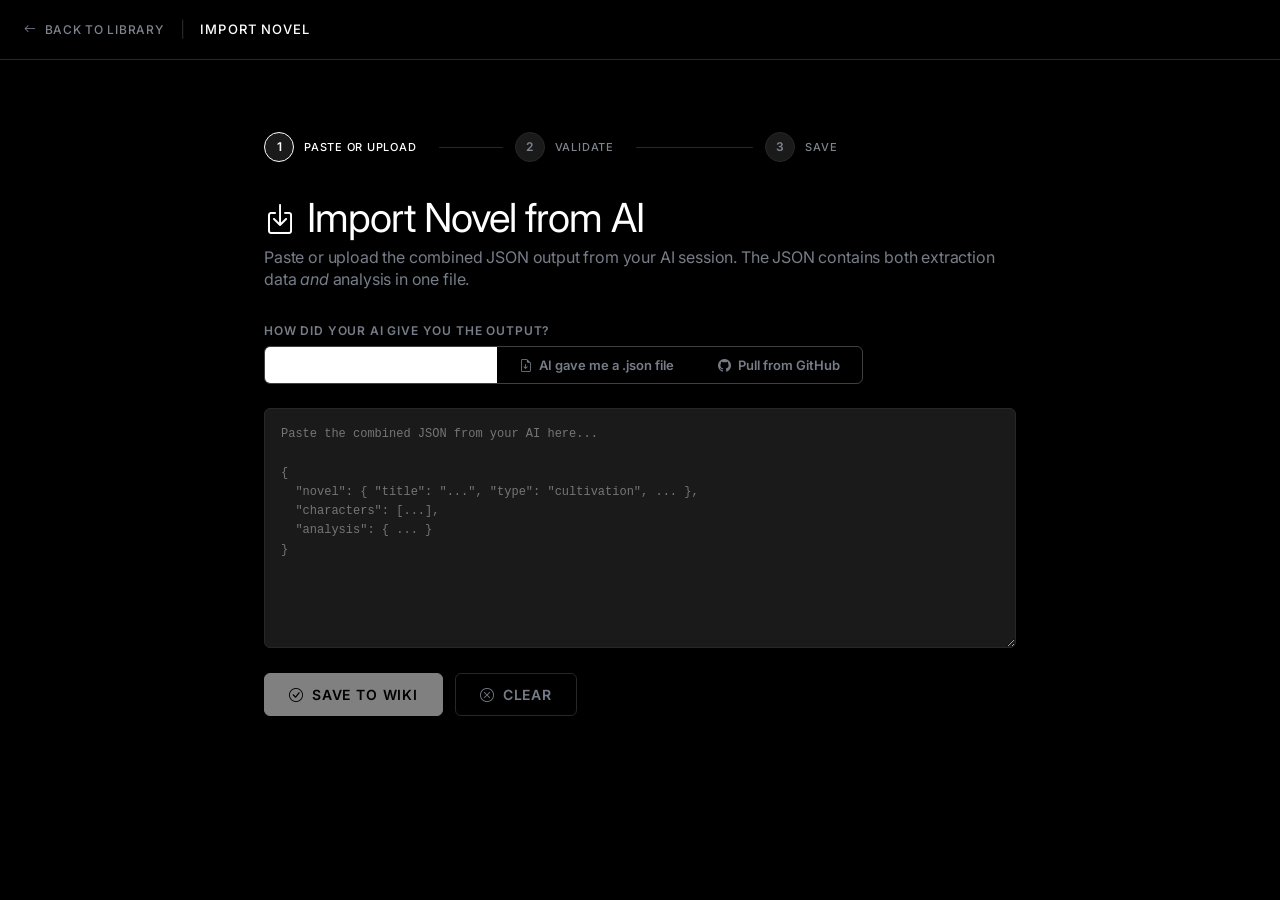
==== import.html @ 95f4713e "feat: implement core wiki data architecture and storage management system" ====
<!DOCTYPE html>
<html lang="en">
<head>
  <meta charset="UTF-8">
  <meta name="viewport" content="width=device-width, initial-scale=1.0">
  <title>Import Novel — Novel Wiki</title>
  <meta name="description" content="Import or update a novel's AI-extracted JSON data into your personal wiki.">
  <!-- Favicon -->
  <link rel="icon" type="image/svg+xml" href="favicon.svg">
  <!-- Open Graph -->
  <meta property="og:title" content="Import Novel — Novel Wiki">
  <meta property="og:description" content="Import or update a novel's AI-extracted JSON data into your personal wiki.">
  <meta property="og:type" content="website">
  <!-- Twitter Card -->
  <meta name="twitter:card" content="summary">
  <meta name="twitter:title" content="Import Novel — Novel Wiki">
  <meta name="twitter:description" content="Import or update a novel's AI-extracted JSON data into your personal wiki.">
  <link rel="stylesheet" href="css/style.css">
  <link rel="stylesheet" href="https://cdn.jsdelivr.net/npm/bootstrap-icons@1.11.3/font/bootstrap-icons.min.css">
  <script>
  /* ── Boot: apply saved appearance before first paint ── */
  (function(){
    var D={accent:'#ffffff',bgBase:'#000000',bgCard:'#1a1a1a',textPrimary:'#ffffff',textSecondary:'#767d88',radius:6};
    function rgba(hex,a){var r=parseInt(hex.slice(1,3),16),g=parseInt(hex.slice(3,5),16),b=parseInt(hex.slice(5,7),16);return'rgba('+r+','+g+','+b+','+a+')';}
    try{
      var s=Object.assign({},D,JSON.parse(localStorage.getItem('wiki_appearance')||'{}'));
      var ar=parseInt(s.accent.slice(1,3),16),ag=parseInt(s.accent.slice(3,5),16),ab=parseInt(s.accent.slice(5,7),16);
      var r=document.documentElement.style;
      r.setProperty('--accent-rgb',ar+','+ag+','+ab);
      r.setProperty('--accent',s.accent);
      r.setProperty('--accent-dim',rgba(s.accent,.10));
      r.setProperty('--accent-border',rgba(s.accent,.25));
      r.setProperty('--bg-base',s.bgBase);
      r.setProperty('--bg-card',s.bgCard);
      r.setProperty('--text-primary',s.textPrimary);
      r.setProperty('--text-secondary',s.textSecondary);
      r.setProperty('--radius',s.radius+'px');
      r.setProperty('--radius-lg',(s.radius+2)+'px');
    }catch(e){}
  })();
  </script>
  <style>
    /* ── Input method toggle ── */
    .input-method-toggle {
      display: flex;
      gap: 0;
      border: 1px solid var(--accent-border);
      border-radius: var(--radius);
      overflow: hidden;
      margin-bottom: 24px;
      width: fit-content;
    }
    .input-method-toggle button {
      flex: 1;
      padding: 10px 22px;
      font-size: 13px;
      font-weight: 600;
      background: transparent;
      border: none;
      color: var(--text-secondary);
      cursor: pointer;
      display: flex;
      align-items: center;
      gap: 7px;
      transition: background .18s, color .18s;
      white-space: nowrap;
    }
    .input-method-toggle button.active {
      background: var(--accent);
      color: #fff;
    }
    .input-method-toggle button:not(.active):hover {
      background: var(--accent-dim);
      color: var(--text-primary);
    }
    /* ── Validation warnings ── */
    .validation-list {
      list-style: none;
      padding: 0;
      margin: 0;
      display: flex;
      flex-direction: column;
      gap: 6px;
    }
    .validation-list li {
      display: flex;
      align-items: flex-start;
      gap: 8px;
      font-size: 13px;
      line-height: 1.5;
    }
    .validation-list li .vi { flex-shrink: 0; margin-top: 2px; }
    .v-error   { color: #ff4d4d; }
    .v-warning { color: #f0a500; }
    .v-ok      { color: #23f0c7; }
    .validation-box {
      background: var(--bg-card);
      border: 1px solid var(--accent-border);
      border-radius: var(--radius);
      padding: 16px 20px;
      margin-top: 16px;
    }
    .validation-box-title {
      font-size: 12px;
      font-weight: 700;
      text-transform: uppercase;
      letter-spacing: .07em;
      color: var(--text-secondary);
      margin-bottom: 12px;
    }
    .analysis-badge {
      display: inline-flex;
      align-items: center;
      gap: 5px;
      font-size: 11px;
      font-weight: 700;
      padding: 3px 10px;
      border-radius: 99px;
      background: var(--accent-dim);
      color: var(--accent);
      border: 1px solid var(--accent-border);
      margin-left: 8px;
      vertical-align: middle;
    }
  </style>
</head>
<body class="page-import">

  <!-- TOP NAV -->
  <div class="import-topbar">
    <a href="index.html" class="btn-home"><i class="bi bi-arrow-left"></i>Back to Library</a>
    <span class="import-topbar-divider">|</span>
    <span class="import-topbar-label" id="page-label">Import Novel</span>
  </div>

  <div class="import-container">

    <!-- STEP PROGRESS BAR -->
    <div class="import-steps" id="import-steps">
      <div class="import-step active" id="step-1">
        <div class="step-num">1</div>
        <span class="step-label">Paste or Upload</span>
      </div>
      <div class="import-step" id="step-2">
        <div class="step-num">2</div>
        <span class="step-label">Validate</span>
      </div>
      <div class="import-step" id="step-3">
        <div class="step-num">3</div>
        <span class="step-label">Save</span>
      </div>
    </div>

    <div style="margin-bottom:32px">
      <div class="page-title">
        <i class="bi bi-box-arrow-in-down"></i>
        <span id="import-heading">Import Novel from AI</span>
      </div>
      <div class="page-subtitle">
        Paste or upload the combined JSON output from your AI session.
        The JSON contains both extraction data <em>and</em> analysis in one file.
      </div>
    </div>

    <!-- INPUT METHOD TOGGLE -->
    <div style="margin-bottom:8px;font-size:12px;font-weight:600;text-transform:uppercase;letter-spacing:.07em;color:var(--text-secondary)">
      How did your AI give you the output?
    </div>
    <div class="input-method-toggle" id="method-toggle">
      <button id="btn-method-paste" class="active" onclick="setMethod('paste')">
        <i class="bi bi-chat-text"></i>AI output text — I'll paste it
      </button>
      <button id="btn-method-file" onclick="setMethod('file')">
        <i class="bi bi-file-earmark-arrow-down"></i>AI gave me a .json file
      </button>
      <button id="btn-method-github" onclick="setMethod('github')">
        <i class="bi bi-github"></i>Pull from GitHub
      </button>
    </div>

    <!-- PASTE METHOD -->
    <div id="panel-paste">
      <textarea class="import-textarea" id="json-input"
        placeholder='Paste the combined JSON from your AI here...&#10;&#10;{&#10;  "novel": { "title": "...", "type": "cultivation", ... },&#10;  "characters": [...],&#10;  "analysis": { ... }&#10;}'
        oninput="validateJson()"></textarea>
    </div>

    <!-- FILE METHOD -->
    <div id="panel-file" class="hidden">
      <div class="import-zone" id="drop-zone" onclick="document.getElementById('file-input').click()">
        <i class="bi bi-cloud-upload"></i>
        <h3>Drop your JSON file here</h3>
        <p>Or click to browse — accepts .json files exported from your AI tool</p>
      </div>
      <input type="file" id="file-input" accept=".json" style="display:none">
    </div>

    <!-- GITHUB PULL METHOD -->
    <div id="panel-github" class="hidden">
      <div class="card" style="margin-bottom:16px">
        <div class="card-header">
          <div><div class="card-title"><i class="bi bi-github" style="color:var(--accent)"></i> Pull from GitHub</div><div class="card-meta">Download a published wiki JSON from a GitHub repository</div></div>
        </div>
        <div class="publish-row">
          <div class="publish-field">
            <div class="publish-field-label">GitHub Owner</div>
            <input class="publish-input" id="gh-pull-owner" placeholder="username or org" autocomplete="off">
          </div>
          <div class="publish-field">
            <div class="publish-field-label">Repository</div>
            <input class="publish-input" id="gh-pull-repo" placeholder="my-wiki-repo" autocomplete="off">
          </div>
        </div>
        <div class="publish-field-label">File Path in Repo</div>
        <input class="publish-input" id="gh-pull-path" placeholder="data/novel-name.json" autocomplete="off">
        <div class="publish-field-label">Personal Access Token <span style="color:var(--text-muted);font-size:10px">(optional for public repos)</span></div>
        <input class="publish-input" id="gh-pull-token" type="password" placeholder="ghp_... (optional)" autocomplete="off">
        <div style="display:flex;gap:10px;margin-top:4px">
          <button class="btn btn-primary" onclick="doPullFromGitHub()">
            <i class="bi bi-cloud-download"></i>Pull JSON
          </button>
          <button class="btn btn-ghost" onclick="autofillFromUrl()">
            <i class="bi bi-link-45deg"></i>Autofill from URL
          </button>
        </div>
        <div id="gh-pull-status" class="publish-status idle" style="margin-top:14px;display:none">
          <i class="bi bi-info-circle"></i><span></span>
        </div>
      </div>
      <p class="text-sm text-muted">The raw file URL follows this pattern: https://raw.githubusercontent.com/{owner}/{repo}/main/{path}</p>
    </div>

    <!-- FEEDBACK -->
    <div id="feedback" class="hidden"></div>

    <!-- VALIDATION DETAIL BOX -->
    <div id="validation-box" class="validation-box hidden">
      <div class="validation-box-title"><i class="bi bi-clipboard-check"></i> Post-load Check</div>
      <ul class="validation-list" id="validation-list"></ul>
    </div>

    <!-- PREVIEW -->
    <div id="preview-box" class="import-preview hidden">
      <div style="display:flex;align-items:center;justify-content:space-between;margin-bottom:4px">
        <div id="preview-title" style="font-size:16px;font-weight:700"></div>
        <div style="display:flex;align-items:center;gap:6px">
          <span id="preview-genre" class="badge badge-accent"></span>
          <span id="preview-analysis-badge" class="analysis-badge hidden">
            <i class="bi bi-cpu"></i> Analysis included
          </span>
        </div>
      </div>
      <div id="preview-summary" class="text-sm text-muted mb-12"></div>
      <div class="import-preview-grid" id="preview-stats"></div>
    </div>

    <div style="display:flex;gap:12px;margin-top:20px">
      <button class="btn btn-primary btn-lg" id="save-btn" onclick="saveNovel()" disabled style="opacity:.5">
        <i class="bi bi-check-circle"></i>Save to Wiki
      </button>
      <button class="btn btn-ghost btn-lg" onclick="clearForm()">
        <i class="bi bi-x-circle"></i>Clear
      </button>
    </div>

  </div>

  <script src="js/utils.js"></script>
  <script src="js/store.js"></script>
  <script src="js/github.js"></script>
  <script>
    function escapeHtml(value) {
      return String(value ?? '')
        .replace(/&/g, '&amp;').replace(/</g, '&lt;').replace(/>/g, '&gt;')
        .replace(/"/g, '&quot;').replace(/'/g, '&#39;');
    }

    let parsedData = null;
    let inputMethod = 'paste'; // 'paste' | 'file'

    /* ══════════════════════════════════════
       INPUT METHOD TOGGLE
    ═══════════════════════════════════════ */
    function setMethod(method) {
      inputMethod = method;
      document.getElementById('panel-paste').classList.toggle('hidden',  method !== 'paste');
      document.getElementById('panel-file').classList.toggle('hidden',   method !== 'file');
      document.getElementById('panel-github').classList.toggle('hidden', method !== 'github');
      document.getElementById('btn-method-paste').classList.toggle('active',  method === 'paste');
      document.getElementById('btn-method-file').classList.toggle('active',   method === 'file');
      document.getElementById('btn-method-github').classList.toggle('active', method === 'github');
      clearForm(true);
    }

    /* ══════════════════════════════════════
       GITHUB PULL
    ═══════════════════════════════════════ */
    async function doPullFromGitHub() {
      const owner = document.getElementById('gh-pull-owner').value.trim();
      const repo  = document.getElementById('gh-pull-repo').value.trim();
      const path  = document.getElementById('gh-pull-path').value.trim();
      const token = document.getElementById('gh-pull-token').value.trim();
      const statusEl = document.getElementById('gh-pull-status');
      const statusMsg = statusEl.querySelector('span');

      if (!owner || !repo || !path) {
        statusEl.style.display = '';
        statusEl.className = 'publish-status error';
        statusMsg.textContent = 'Please fill in Owner, Repository, and File Path.';
        return;
      }

      statusEl.style.display = '';
      statusEl.className = 'publish-status loading';
      statusMsg.textContent = 'Pulling data from GitHub…';

      const result = await GitHub.pull({ owner, repo, path, token });

      if (!result.ok) {
        statusEl.className = 'publish-status error';
        statusMsg.textContent = 'Pull failed: ' + result.error;
        return;
      }

      statusEl.className = 'publish-status success';
      statusMsg.textContent = 'Pulled successfully — validating…';

      // Feed into the unified processRaw flow
      const raw = JSON.stringify(result.data);
      document.getElementById('json-input').value = raw;
      processRaw(raw);
    }

    /* Autofill owner/repo/path from a GitHub raw or blob URL */
    function autofillFromUrl() {
      const url = prompt('Paste a GitHub raw or blob URL:');
      if (!url) return;
      // raw: https://raw.githubusercontent.com/{owner}/{repo}/main/{path}
      const rawMatch = url.match(/raw\.githubusercontent\.com\/([^\/]+)\/([^\/]+)\/[^\/]+\/(.+)/);
      // blob: https://github.com/{owner}/{repo}/blob/main/{path}
      const blobMatch = url.match(/github\.com\/([^\/]+)\/([^\/]+)\/blob\/[^\/]+\/(.+)/);
      const m = rawMatch || blobMatch;
      if (!m) { alert('Could not parse that URL. Try copying the raw file URL.'); return; }
      document.getElementById('gh-pull-owner').value = m[1];
      document.getElementById('gh-pull-repo').value  = m[2];
      document.getElementById('gh-pull-path').value  = m[3];
    }

    /* ══════════════════════════════════════
       JSON VALIDATION + POST-LOAD CHECK
    ═══════════════════════════════════════ */
    function validateJson() {
      const raw = document.getElementById('json-input').value.trim();
      processRaw(raw);
    }

    function processRaw(raw) {
      const fb   = document.getElementById('feedback');
      const btn  = document.getElementById('save-btn');
      const prev = document.getElementById('preview-box');
      const vbox = document.getElementById('validation-box');

      if (!raw) {
        fb.className = 'hidden'; btn.disabled = true; btn.style.opacity = '.5';
        prev.classList.add('hidden'); vbox.classList.add('hidden');
        parsedData = null; return;
      }

      try {
        parsedData = JSON.parse(raw);

        if (!parsedData.novel || !parsedData.novel.title) {
          throw new Error('Missing required field: novel.title');
        }

        fb.className = 'import-feedback valid';
        fb.innerHTML = '<i class="bi bi-check-circle-fill"></i> Valid JSON — running post-load check…';

        /* Advance to step 2 */
        document.getElementById('step-1').classList.remove('active');
        document.getElementById('step-1').classList.add('done');
        document.getElementById('step-2').classList.add('active');

        /* Run post-load checks */
        const issues = runPostLoadChecks(parsedData);
        renderValidation(issues);

        /* Preview panel */
        const n = parsedData.novel;
        document.getElementById('preview-title').textContent = n.title;
        document.getElementById('preview-genre').textContent = (n.type || 'Other').replace(/-/g, ' ');
        document.getElementById('preview-summary').textContent = (n.summary || '').slice(0, 180);

        const hasAnalysis = !!(parsedData.analysis && Object.keys(parsedData.analysis).length > 0);
        document.getElementById('preview-analysis-badge').classList.toggle('hidden', !hasAnalysis);

        const statDefs = [
          ['bi-people',    'Characters',  (parsedData.characters         || []).length],
          ['bi-lightning', 'Techniques',  (parsedData.techniques         || []).length],
          ['bi-gem',       'Artifacts',   (parsedData.artifacts          || []).length],
          ['bi-capsule',   'Resources',   (parsedData.pills_and_resources || []).length],
          ['bi-dna',       'Bloodlines',  (parsedData.bloodlines         || []).length],
          ['bi-bug',       'Beasts',      (parsedData.beasts_and_creatures || []).length],
          ['bi-map',       'Locations',   (parsedData.locations          || []).length],
          ['bi-globe2',    'Realms',      (parsedData.realms_and_dimensions || []).length],
          ['bi-shield',    'Factions',    (parsedData.factions           || []).length],
          ['bi-crosshair', 'Events',      (parsedData.battles_and_events  || []).length],
          ['bi-diagram-3', 'Arcs',        (parsedData.arcs               || []).length],
          ['bi-alphabet',  'Terms',       (parsedData.terminology        || []).length],
        ];
        document.getElementById('preview-stats').innerHTML = statDefs.map(([icon, label, count]) =>
          `<div class="preview-stat">
            <div class="preview-stat-num">${count}</div>
            <div class="preview-stat-label"><i class="bi ${icon}"></i> ${label}</div>
          </div>`
        ).join('');

        prev.classList.remove('hidden');
        btn.disabled = false; btn.style.opacity = '1';

        /* Advance to step 3 */
        document.getElementById('step-2').classList.add('done');
        document.getElementById('step-3').classList.add('active');

      } catch (e) {
        parsedData = null;
        fb.className = 'import-feedback invalid';
        fb.innerHTML = `<i class="bi bi-exclamation-circle-fill"></i> ${escapeHtml(e.message)}`;
        prev.classList.add('hidden');
        vbox.classList.add('hidden');
        btn.disabled = true; btn.style.opacity = '.5';
        /* Reset to step 1 on error */
        ['step-1','step-2','step-3'].forEach(s => {
          document.getElementById(s).classList.remove('active','done');
        });
        document.getElementById('step-1').classList.add('active');
      }
    }

    /* ══════════════════════════════════════
       POST-LOAD CHECK RULES
    ═══════════════════════════════════════ */
    function runPostLoadChecks(data) {
      const issues = [];

      // ── Novel fields ──
      const novel = data.novel || {};
      if (!novel.title)   issues.push({ level: 'error',   msg: 'novel.title is missing' });
      if (!novel.type)    issues.push({ level: 'warning', msg: 'novel.type is missing — defaulting to "other"' });
      if (!novel.summary) issues.push({ level: 'warning', msg: 'novel.summary is empty — the overview page will have no description' });
      if (!novel.world_name) issues.push({ level: 'warning', msg: 'novel.world_name not set' });

      // ── Characters ──
      const chars = data.characters || [];
      if (chars.length === 0) {
        issues.push({ level: 'error', msg: 'No characters found — at least one is required' });
      } else {
        const missingId   = chars.filter(c => !c.id);
        const missingName = chars.filter(c => !c.name);
        const missingRole = chars.filter(c => !c.role);
        const missingStatus = chars.filter(c => !c.status);
        if (missingId.length)     issues.push({ level: 'error',   msg: `${missingId.length} character(s) have no id slug` });
        if (missingName.length)   issues.push({ level: 'error',   msg: `${missingName.length} character(s) have no name` });
        if (missingRole.length)   issues.push({ level: 'warning', msg: `${missingRole.length} character(s) missing role field` });
        if (missingStatus.length) issues.push({ level: 'warning', msg: `${missingStatus.length} character(s) missing status field` });
      }

      // ── Slug cross-reference check ──
      const charIds = new Set((data.characters || []).map(c => c.id).filter(Boolean));
      const locIds  = new Set((data.locations   || []).map(l => l.id).filter(Boolean));
      const facIds  = new Set((data.factions    || []).map(f => f.id).filter(Boolean));
      const techIds = new Set((data.techniques  || []).map(t => t.id).filter(Boolean));
      const artIds  = new Set((data.artifacts   || []).map(a => a.id).filter(Boolean));
      const eventIds = new Set((data.battles_and_events || []).map(e => e.id).filter(Boolean));
      const brokenDetails = [];

      const chk = (id, pool, source, targetType) => {
        if (id && !pool.has(id)) brokenDetails.push({ source, target: id, type: targetType });
      };

      // Characters → factions, relationships, owned artifacts
      (data.characters || []).forEach(c => {
        const src = `character "${c.name || c.id}"`;
        (c.faction_ids || []).forEach(fid => chk(fid, facIds, src, 'faction'));
        (c.relationships || []).forEach(r => chk(r.character_id, charIds, src, 'character'));
        (c.owned_artifacts || []).forEach(aid => chk(aid, artIds, src, 'artifact'));
      });

      // Artifacts → current_owner, previous_owners
      (data.artifacts || []).forEach(a => {
        const src = `artifact "${a.name || a.id}"`;
        chk(a.current_owner, charIds, src, 'character');
        (a.previous_owners || []).forEach(pid => chk(pid, charIds, src, 'character'));
      });

      // Factions → leader, notable_members, headquarters, allies, enemies
      (data.factions || []).forEach(f => {
        const src = `faction "${f.name || f.id}"`;
        chk(f.leader, charIds, src, 'character');
        chk(f.headquarters, locIds, src, 'location');
        (f.notable_members || []).forEach(mid => chk(mid, charIds, src, 'character'));
        (f.allied_factions || []).forEach(fid => chk(fid, facIds, src, 'faction'));
        (f.enemy_factions || []).forEach(fid => chk(fid, facIds, src, 'faction'));
      });

      // Locations → factions_present, notable_characters
      (data.locations || []).forEach(l => {
        const src = `location "${l.name || l.id}"`;
        (l.factions_present || []).forEach(fid => chk(fid, facIds, src, 'faction'));
        (l.notable_characters || []).forEach(cid => chk(cid, charIds, src, 'character'));
      });

      // Techniques → known_users
      (data.techniques || []).forEach(t => {
        const src = `technique "${t.name || t.id}"`;
        (t.known_users || []).forEach(uid => chk(uid, charIds, src, 'character'));
      });

      // Pills & resources → used_by
      (data.pills_and_resources || []).forEach(p => {
        const src = `resource "${p.name || p.id}"`;
        (p.used_by || []).forEach(uid => chk(uid, charIds, src, 'character'));
      });

      // Bloodlines → known_bearers
      (data.bloodlines || []).forEach(b => {
        const src = `bloodline "${b.name || b.id}"`;
        (b.known_bearers || []).forEach(bid => chk(bid, charIds, src, 'character'));
      });

      // Beasts → habitat (location), named_individuals.owner (character)
      (data.beasts_and_creatures || []).forEach(b => {
        const src = `beast "${b.name || b.id}"`;
        (b.habitat || []).forEach(lid => chk(lid, locIds, src, 'location'));
        (b.named_individuals || []).forEach(ni => chk(ni.owner, charIds, src, 'character'));
      });

      // Battles & events → participants, casualties
      (data.battles_and_events || []).forEach(e => {
        const src = `event "${e.name || e.id}"`;
        (e.participants || []).forEach(pid => chk(pid, charIds, src, 'character'));
        (e.casualties || []).forEach(cid => chk(cid, charIds, src, 'character'));
      });

      // Arcs → characters_introduced, key_events
      (data.arcs || []).forEach(a => {
        const src = `arc "${a.title || 'untitled'}"`;
        (a.characters_introduced || []).forEach(cid => chk(cid, charIds, src, 'character'));
        (a.key_events || []).forEach(eid => chk(eid, eventIds, src, 'event'));
      });

      // Prophecies & lore → related_characters
      (data.prophecies_and_lore || []).forEach(p => {
        const src = `lore "${p.title || p.id}"`;
        (p.related_characters || []).forEach(cid => chk(cid, charIds, src, 'character'));
      });

      // Power system → tiers notable_individuals, daos associated_techniques
      if (data.power_system) {
        (data.power_system.tiers || []).forEach(t => {
          const src = `power tier "${t.name || 'unnamed'}"`;
          (t.notable_individuals || []).forEach(cid => chk(cid, charIds, src, 'character'));
        });
        (data.power_system.daos_or_paths || []).forEach(d => {
          const src = `dao "${d.name || d.id}"`;
          (d.known_practitioners || []).forEach(cid => chk(cid, charIds, src, 'character'));
          (d.associated_techniques || []).forEach(tid => chk(tid, techIds, src, 'technique'));
        });
        (data.power_system.special_constitutions || []).forEach(sc => {
          const src = `constitution "${sc.name || sc.id}"`;
          (sc.known_bearers || []).forEach(cid => chk(cid, charIds, src, 'character'));
        });
      }

      // Analysis → character_analyses, power_rankings, relationship_dynamics
      if (data.analysis) {
        (data.analysis.character_analyses || []).forEach(ca => {
          chk(ca.character_id, charIds, 'analysis combat', 'character');
          (ca.move_breakdown || []).forEach(m => {
            (m.opponents_defeated_with || []).forEach(cid => chk(cid, charIds, `analysis move "${m.move_name || '?'}"`, 'character'));
          });
        });
        (data.analysis.power_rankings || []).forEach(pr => {
          (pr.entries || []).forEach(e => chk(e.character_id, charIds, `ranking "${pr.title || '?'}"`, 'character'));
        });
        (data.analysis.relationship_dynamics || []).forEach(rd => {
          (rd.characters || []).forEach(cid => chk(cid, charIds, 'analysis relationships', 'character'));
        });
      }

      if (brokenDetails.length > 0) {
        issues.push({ level: 'warning', msg: `${brokenDetails.length} broken slug reference(s) found — some links may not resolve:` });
        brokenDetails.forEach(d => {
          issues.push({ level: 'warning', msg: `${d.source} → missing ${d.type} "${d.target}"` });
        });
      }

      // ── Power system ──
      const ps = data.power_system;
      if (!ps || !ps.name) {
        issues.push({ level: 'warning', msg: 'power_system is missing or has no name' });
      }

      // ── Analysis ──
      const analysis = data.analysis;
      if (!analysis || Object.keys(analysis).length === 0) {
        issues.push({ level: 'warning', msg: 'No analysis data found — the AI Analysis page will be empty. Re-run with combined_schema.json.' });
      } else {
        const ca = analysis.character_analyses || [];
        if (ca.length === 0) issues.push({ level: 'warning', msg: 'analysis.character_analyses is empty' });
        const pr = analysis.power_rankings || [];
        if (pr.length === 0) issues.push({ level: 'warning', msg: 'analysis.power_rankings is empty' });
      }

      // ── Optional but empty sections ──
      const optionalSections = [
        ['techniques',          'techniques'],
        ['artifacts',           'artifacts'],
        ['locations',           'locations'],
        ['factions',            'factions'],
        ['battles_and_events',  'battles & events'],
        ['arcs',                'story arcs'],
        ['terminology',         'glossary terms'],
      ];
      optionalSections.forEach(([key, label]) => {
        if (!data[key] || data[key].length === 0) {
          issues.push({ level: 'info', msg: `${label} is empty — section will show as empty in wiki` });
        }
      });

      // All good summary
      if (issues.filter(i => i.level === 'error').length === 0
       && issues.filter(i => i.level === 'warning').length === 0) {
        issues.push({ level: 'ok', msg: 'All required fields present and slug references look healthy!' });
      }

      return issues;
    }

    function renderValidation(issues) {
      const vbox = document.getElementById('validation-box');
      const vlist = document.getElementById('validation-list');

      const iconMap = {
        error:   '<i class="bi bi-x-circle-fill vi v-error"></i>',
        warning: '<i class="bi bi-exclamation-triangle-fill vi v-warning"></i>',
        info:    '<i class="bi bi-info-circle vi" style="color:var(--text-secondary)"></i>',
        ok:      '<i class="bi bi-check-circle-fill vi v-ok"></i>',
      };
      const colorMap = { error: 'v-error', warning: 'v-warning', info: '', ok: 'v-ok' };

      vlist.innerHTML = issues.map(issue =>
        `<li><span class="${colorMap[issue.level]}">${iconMap[issue.level]} ${escapeHtml(issue.msg)}</span></li>`
      ).join('');

      vbox.classList.remove('hidden');
    }

    /* ══════════════════════════════════════
       SAVE
    ═══════════════════════════════════════ */
    function saveNovel() {
      if (!parsedData) return;
      try {
        const editId = new URLSearchParams(location.search).get('edit');
        const id = Store.saveNovel(parsedData, editId);
        location.href = `wiki.html?novel=${id}`;
      } catch (e) {
        if (e.message === 'QUOTA_EXCEEDED') {
          const fb = document.getElementById('feedback');
          fb.className = 'import-feedback invalid';
          fb.innerHTML = '<i class="bi bi-exclamation-circle-fill"></i> Storage full! Export and delete older novels first, then try again.';
        } else {
          throw e;
        }
      }
    }

    /* ══════════════════════════════════════
       FILE UPLOAD / DRAG & DROP
    ═══════════════════════════════════════ */
    const dropZone = document.getElementById('drop-zone');
    dropZone.addEventListener('dragover',  e => { e.preventDefault(); dropZone.classList.add('dragover'); });
    dropZone.addEventListener('dragleave', () => dropZone.classList.remove('dragover'));
    dropZone.addEventListener('drop', e => {
      e.preventDefault(); dropZone.classList.remove('dragover');
      const file = e.dataTransfer.files[0];
      if (file) readFile(file);
    });
    document.getElementById('file-input').addEventListener('change', e => {
      if (e.target.files[0]) readFile(e.target.files[0]);
    });

    function readFile(file) {
      const reader = new FileReader();
      reader.onload = ev => {
        // Switch to paste panel and populate textarea so the unified flow works
        if (inputMethod === 'file') {
          // Show in a temporary read-only display (keep file panel, just process)
          processRaw(ev.target.result);
          // Also populate textarea in case user wants to switch view
          document.getElementById('json-input').value = ev.target.result;
        }
      };
      reader.readAsText(file);
    }

    /* ══════════════════════════════════════
       CLEAR
    ═══════════════════════════════════════ */
    function clearForm(silent = false) {
      document.getElementById('json-input').value = '';
      document.getElementById('file-input').value = '';
      parsedData = null;
      document.getElementById('feedback').className = 'hidden';
      document.getElementById('preview-box').classList.add('hidden');
      document.getElementById('validation-box').classList.add('hidden');
      document.getElementById('save-btn').disabled = true;
      document.getElementById('save-btn').style.opacity = '.5';
      /* Reset steps */
      ['step-1','step-2','step-3'].forEach(s => {
        document.getElementById(s).classList.remove('active','done');
      });
      document.getElementById('step-1').classList.add('active');
    }

    /* ══════════════════════════════════════
       EDIT MODE (pre-populate)
    ═══════════════════════════════════════ */
    const params = new URLSearchParams(location.search);
    if (params.get('edit')) {
      const existing = Store.getNovel(params.get('edit'));
      if (existing) {
        document.getElementById('import-heading').textContent = 'Update Novel';
        document.getElementById('page-label').textContent = 'Update Novel';
        document.getElementById('json-input').value = JSON.stringify(existing, null, 2);
        validateJson();
      }
    }
  </script>
</body>
</html>
---- css/style.css ----
@import url('https://fonts.googleapis.com/css2?family=Inter:wght@400;500;600&display=swap');

/* ===== CSS VARIABLES — Dark Editorial Palette ===== */
:root {
  /* Backgrounds */
  --bg-base:    #000000;
  --bg-card:    #1a1a1a;
  --bg-elevated:#030303;
  --bg-hover:   #27272a;

  /* Borders */
  --border:     #27272a;
  --border-muted:#1a1a1a;

  /* Text */
  --text-primary:  #ffffff;
  --text-secondary:#767d88;
  --text-muted:    #7d848e;

  /* Accent — defaults to cool white; overridden by genre + settings */
  --accent:        #ffffff;
  --accent-dim:    rgba(255,255,255,0.08);
  --accent-border: rgba(255,255,255,0.18);

  /* Grade colors */
  --grade-common:    #6e7681;
  --grade-uncommon:  #3fb950;
  --grade-rare:      #58a6ff;
  --grade-epic:      #bc8cff;
  --grade-legendary: #f0a500;
  --grade-mythic:    #f78166;
  --grade-divine:    #db61a2;

  /* Layout */
  --sidebar-width: 260px;
  --header-height: 60px;
  --radius:    6px;
  --radius-lg: 8px;
  --transition: all 0.18s ease;
}

/* Genre accent overrides */
body[data-genre="cultivation"] { --accent:#f0a500; --accent-dim:rgba(240,165,0,.10);   --accent-border:rgba(240,165,0,.28); }
body[data-genre="tower"]       { --accent:#58a6ff; --accent-dim:rgba(88,166,255,.10);  --accent-border:rgba(88,166,255,.28); }
body[data-genre="regression"]  { --accent:#f78166; --accent-dim:rgba(247,129,102,.10); --accent-border:rgba(247,129,102,.28);}
body[data-genre="system"]      { --accent:#3fb950; --accent-dim:rgba(63,185,80,.10);   --accent-border:rgba(63,185,80,.28);  }
body[data-genre="isekai"]      { --accent:#bc8cff; --accent-dim:rgba(188,140,255,.10); --accent-border:rgba(188,140,255,.28);}
body[data-genre="fantasy"]     { --accent:#db61a2; --accent-dim:rgba(219,97,162,.10);  --accent-border:rgba(219,97,162,.28); }
body[data-genre="sci-fi"]      { --accent:#39d0d8; --accent-dim:rgba(57,208,216,.10);  --accent-border:rgba(57,208,216,.28); }

/* ===== RESET ===== */
*, *::before, *::after { box-sizing: border-box; margin: 0; padding: 0; }
html { font-size: 16px; scroll-behavior: smooth; }
body {
  font-family: 'Inter', sans-serif;
  background: var(--bg-base);
  color: var(--text-primary);
  min-height: 100vh;
  line-height: 1.3;
  letter-spacing: -0.16px;
  -webkit-font-smoothing: antialiased;
}
a { color: var(--accent); text-decoration: none; transition: var(--transition); }
a:hover { opacity: .75; }
ul { list-style: none; }
button { cursor: pointer; font-family: inherit; }
input, textarea, select { font-family: inherit; }

/* ===== LAYOUT ===== */
#app { display: flex; min-height: 100vh; }

/* ── Sidebar ── */
#sidebar {
  width: var(--sidebar-width);
  height: 100vh;
  background: var(--bg-base);
  border-right: 1px solid var(--border);
  position: fixed; top: 0; left: 0;
  display: flex; flex-direction: column;
  z-index: 100; overflow: hidden;
  transition: transform .3s ease;
}
.sidebar-logo { padding: 20px 16px 16px; border-bottom: 1px solid var(--border); display: flex; align-items: center; gap: 10px; flex-shrink: 0; }
.logo-icon { width: 32px; height: 32px; display: flex; align-items: center; justify-content: center; color: var(--accent); font-size: 22px; flex-shrink: 0; }
.logo-text { font-size: 13px; font-weight: 600; color: var(--text-primary); line-height: 1.2; text-transform: uppercase; letter-spacing: 0.08em; }
.logo-sub  { font-size: 11px; color: var(--text-muted); font-weight: 400; text-transform: uppercase; letter-spacing: 0.05em; }

.sidebar-novel-info { padding: 12px 16px; border-bottom: 1px solid var(--border); flex-shrink: 0; }
.sidebar-novel-title { font-size: 13px; font-weight: 600; white-space: nowrap; overflow: hidden; text-overflow: ellipsis; }
.sidebar-novel-genre { font-size: 11px; color: var(--accent); margin-top: 2px; font-weight: 500; text-transform: uppercase; letter-spacing: 0.35px; }

.sidebar-nav { flex: 1; padding: 8px 0; overflow-y: auto; scrollbar-width: thin; scrollbar-color: var(--border) transparent; }
.sidebar-bottom { padding: 12px 16px; border-top: 1px solid var(--border); display: flex; flex-direction: column; gap: 4px; flex-shrink: 0; }
.sidebar-section-label { font-size: 10px; font-weight: 500; text-transform: uppercase; letter-spacing: 0.35px; color: var(--text-muted); padding: 12px 16px 4px; }

.nav-item {
  display: flex; align-items: center; gap: 10px;
  padding: 8px 16px;
  color: var(--text-secondary);
  font-size: 13px; font-weight: 400;
  cursor: pointer; transition: var(--transition);
  border-left: 2px solid transparent;
  text-decoration: none;
}
.nav-item:hover { color: var(--text-primary); border-left-color: var(--border); }
.nav-item.active { color: var(--accent); border-left-color: var(--accent); background: var(--accent-dim); }
.nav-item i { font-size: 14px; width: 16px; text-align: center; flex-shrink: 0; }

.nav-badge {
  margin-left: auto;
  background: var(--bg-hover);
  color: var(--text-muted);
  font-size: 10px; font-weight: 500;
  padding: 1px 6px; border-radius: 4px;
  border: 1px solid var(--border);
}
.nav-item.active .nav-badge { background: var(--accent-dim); color: var(--accent); border-color: var(--accent-border); }

.sidebar-bottom { padding: 12px 16px; border-top: 1px solid var(--border); display: flex; flex-direction: column; gap: 4px; }
.btn-home {
  display: flex; align-items: center; gap: 8px;
  color: var(--text-muted); font-size: 12px; font-weight: 500;
  padding: 7px 0; transition: var(--transition); text-decoration: none;
  text-transform: uppercase; letter-spacing: 0.06em;
}
.btn-home:hover { color: var(--text-primary); }

/* ── Main ── */
#main { margin-left: var(--sidebar-width); flex: 1; display: flex; flex-direction: column; min-height: 100vh; }

/* ── Header ── */
#header {
  height: var(--header-height);
  background: var(--bg-base);
  border-bottom: 1px solid var(--border);
  display: flex; align-items: center; padding: 0 24px; gap: 16px;
  position: sticky; top: 0; z-index: 90;
}
.header-breadcrumb { display: flex; align-items: center; gap: 6px; font-size: 12px; color: var(--text-muted); flex: 1; text-transform: uppercase; letter-spacing: 0.06em; }
.crumb-active { color: var(--text-primary); font-weight: 600; }

.header-search {
  display: flex; align-items: center; gap: 8px;
  background: var(--bg-card);
  border: 1px solid var(--border);
  border-radius: var(--radius);
  padding: 6px 12px; width: 240px;
  transition: var(--transition);
}
.header-search:focus-within { border-color: var(--accent); }
.header-search i { color: var(--text-muted); font-size: 13px; }
.header-search input { background: none; border: none; outline: none; color: var(--text-primary); font-size: 13px; width: 100%; }
.header-search input::placeholder { color: var(--text-muted); }
.menu-toggle { display: none; background: none; border: none; color: var(--text-primary); font-size: 20px; cursor: pointer; }

/* ── Content ── */
#content { flex: 1; padding: 32px 32px 64px; max-width: 1400px; width: 100%; margin: 0 auto; }

/* ===== TYPOGRAPHY ===== */
.page-title {
  font-size: 40px; font-weight: 400;
  line-height: 1.0; letter-spacing: -1px;
  display: flex; align-items: center; gap: 12px;
  margin-bottom: 8px;
}
.page-title i { color: var(--accent); font-size: 32px; }
.page-subtitle { font-size: 16px; color: var(--text-secondary); margin-bottom: 24px; line-height: 1.4; letter-spacing: -0.16px; }
.section-title {
  font-size: 14px; font-weight: 500;
  text-transform: uppercase; letter-spacing: 0.35px;
  display: flex; align-items: center; gap: 8px;
  margin-bottom: 16px; padding-bottom: 10px;
  border-bottom: 1px solid var(--border);
  color: var(--text-muted);
}
.section-title i { color: var(--accent); }

/* ===== CARDS ===== */
.card { background: var(--bg-card); border: 1px solid var(--border); border-radius: var(--radius-lg); padding: 20px; transition: var(--transition); }
.card-sm { padding: 14px 16px; }
.card-accent { border-top: 2px solid var(--accent); }
.card-clickable { cursor: pointer; }
.card-clickable:hover { border-color: var(--accent-border); background: var(--bg-elevated); }
.card-header { display: flex; align-items: flex-start; justify-content: space-between; margin-bottom: 12px; gap: 12px; }
.card-title { font-size: 15px; font-weight: 600; }
.card-meta { font-size: 12px; color: var(--text-muted); margin-top: 2px; }
.card-body { font-size: 13px; color: var(--text-secondary); line-height: 1.5; }

/* ===== BADGES ===== */
.badge { display: inline-flex; align-items: center; gap: 4px; padding: 3px 8px; border-radius: 4px; font-size: 11px; font-weight: 500; line-height: 1.4; white-space: nowrap; border: 1px solid transparent; text-transform: uppercase; letter-spacing: 0.06em; }
.badge i { font-size: 10px; }
.badge-row-scroll { display: flex; gap: 4px; overflow-x: auto; scrollbar-width: thin; scrollbar-color: var(--border) transparent; padding-bottom: 2px; }
.badge-row-scroll::-webkit-scrollbar { height: 3px; }
.badge-row-scroll::-webkit-scrollbar-track { background: transparent; }
.badge-row-scroll::-webkit-scrollbar-thumb { background: var(--border); border-radius: 2px; }
.badge-protagonist { background:rgba(240,165,0,.10); color:#f0a500; border-color:rgba(240,165,0,.2); }
.badge-antagonist  { background:rgba(247,129,102,.10); color:#f78166; border-color:rgba(247,129,102,.2); }
.badge-supporting  { background:rgba(88,166,255,.10); color:#58a6ff; border-color:rgba(88,166,255,.2); }
.badge-minor       { background:rgba(110,118,129,.10); color:#8b949e; border-color:rgba(110,118,129,.2); }
.badge-alive    { background:rgba(63,185,80,.10);   color:#3fb950; border-color:rgba(63,185,80,.2); }
.badge-dead     { background:rgba(247,129,102,.10); color:#f78166; border-color:rgba(247,129,102,.2); }
.badge-unknown  { background:rgba(110,118,129,.10); color:#8b949e; border-color:rgba(110,118,129,.2); }
.badge-sealed   { background:rgba(188,140,255,.10); color:#bc8cff; border-color:rgba(188,140,255,.2); }
.badge-ascended { background:rgba(240,165,0,.10);   color:#f0a500; border-color:rgba(240,165,0,.2); }
.badge-regressed{ background:rgba(247,129,102,.10); color:#f78166; border-color:rgba(247,129,102,.2); }
.badge-common    { background:rgba(110,118,129,.10); color:#8b949e; border-color:rgba(110,118,129,.2); }
.badge-uncommon  { background:rgba(63,185,80,.10);   color:#3fb950; border-color:rgba(63,185,80,.2); }
.badge-rare      { background:rgba(88,166,255,.10);  color:#58a6ff; border-color:rgba(88,166,255,.2); }
.badge-epic      { background:rgba(188,140,255,.10); color:#bc8cff; border-color:rgba(188,140,255,.2); }
.badge-legendary { background:rgba(240,165,0,.10);   color:#f0a500; border-color:rgba(240,165,0,.2); }
.badge-mythic    { background:rgba(247,129,102,.10); color:#f78166; border-color:rgba(247,129,102,.2); }
.badge-divine    { background:rgba(219,97,162,.10);  color:#db61a2; border-color:rgba(219,97,162,.2); }
.badge-ancient   { background:rgba(219,97,162,.20);  color:#fff;    border-color:rgba(219,97,162,.4); }
.badge-good    { background:rgba(63,185,80,.10);   color:#3fb950; border-color:rgba(63,185,80,.2); }
.badge-evil    { background:rgba(247,129,102,.10); color:#f78166; border-color:rgba(247,129,102,.2); }
.badge-neutral { background:rgba(110,118,129,.10); color:#8b949e; border-color:rgba(110,118,129,.2); }
.badge-chaotic { background:rgba(240,165,0,.10);   color:#f0a500; border-color:rgba(240,165,0,.2); }
.badge-accent  { background:var(--accent-dim); color:var(--accent); border-color:var(--accent-border); }
.badge-muted   { background:var(--bg-card); color:var(--text-muted); border-color:var(--border); }
.badge-brilliant { background:rgba(240,165,0,.10); color:#f0a500; border-color:rgba(240,165,0,.2); }
.badge-subtle  { background:rgba(88,166,255,.10); color:#58a6ff; border-color:rgba(88,166,255,.2); }
.badge-obvious { background:rgba(110,118,129,.10); color:#8b949e; border-color:rgba(110,118,129,.2); }

/* ===== GRIDS ===== */
.grid-2    { display:grid; grid-template-columns:repeat(2,1fr); gap:16px; }
.grid-3    { display:grid; grid-template-columns:repeat(3,1fr); gap:16px; }
.grid-4    { display:grid; grid-template-columns:repeat(4,1fr); gap:16px; }
.grid-auto { display:grid; grid-template-columns:repeat(auto-fill,minmax(280px,1fr)); gap:16px; }
.grid-auto-sm { display:grid; grid-template-columns:repeat(auto-fill,minmax(200px,1fr)); gap:12px; }

/* ===== STAT BOXES ===== */
.stat-row { display:flex; gap:8px; flex-wrap:wrap; margin-bottom:16px; }
.stat-box { background:var(--bg-card); border:1px solid var(--border); border-radius:var(--radius); padding:12px 16px; text-align:center; min-width:90px; }
.stat-box-value { font-size:22px; font-weight:600; color:var(--accent); line-height:1; letter-spacing:-0.9px; }
.stat-box-label { font-size:10px; color:var(--text-muted); text-transform:uppercase; letter-spacing:0.35px; margin-top:4px; }

/* ===== CHARACTER HERO ===== */
.char-hero { background:var(--bg-card); border:1px solid var(--border); border-radius:var(--radius-lg); padding:24px; display:flex; gap:24px; align-items:flex-start; margin-bottom:24px; }
.char-avatar { width:80px; height:80px; border-radius:8px; display:flex; align-items:center; justify-content:center; font-size:28px; font-weight:600; color:#000; flex-shrink:0; background:var(--accent); }
.char-info { flex:1; }
.char-name { font-size:36px; font-weight:400; letter-spacing:-0.9px; line-height:1.0; }
.char-aliases { font-size:12px; color:var(--text-muted); margin:4px 0 10px; }
.char-badges { display:flex; gap:6px; flex-wrap:wrap; }

/* ===== DETAIL TABLE ===== */
.detail-table { width:100%; border-collapse:collapse; }
.detail-table tr { border-bottom:1px solid var(--border-muted); }
.detail-table tr:last-child { border-bottom:none; }
.detail-table td { padding:10px 0; vertical-align:top; }
.detail-table td:first-child { width:160px; font-size:11px; font-weight:500; color:var(--text-muted); text-transform:uppercase; letter-spacing:0.35px; padding-right:16px; }
.detail-table td:last-child { font-size:13px; color:var(--text-secondary); }

/* ===== WIKI TABLE ===== */
.table-wrapper { background:var(--bg-card); border:1px solid var(--border); border-radius:var(--radius-lg); overflow:hidden; }
.wiki-table { width:100%; border-collapse:collapse; font-size:13px; }
.wiki-table thead tr { background:var(--bg-elevated); text-align:left; }
.wiki-table th { padding:10px 14px; font-size:10px; font-weight:500; color:var(--text-muted); text-transform:uppercase; letter-spacing:0.35px; border-bottom:1px solid var(--border); }
.wiki-table td { padding:12px 14px; color:var(--text-secondary); border-bottom:1px solid var(--border-muted); vertical-align:top; }
.wiki-table tbody tr:hover { background:var(--bg-card); }
.wiki-table tbody tr:last-child td { border-bottom:none; }

/* Tier rank circles */
.tier-rank { width:28px; height:28px; border-radius:4px; display:inline-flex; align-items:center; justify-content:center; font-weight:600; font-size:12px; color:#000; }
.tier-1 { background:var(--grade-common); }
.tier-2 { background:var(--grade-uncommon); }
.tier-3 { background:var(--grade-rare); }
.tier-4 { background:var(--grade-epic); }
.tier-5 { background:var(--grade-legendary); }
.tier-6 { background:var(--grade-mythic); }
.tier-7,.tier-8,.tier-9 { background:var(--grade-divine); color:#fff; }

/* ===== TIMELINE ===== */
.timeline { position:relative; padding-left:32px; }
.timeline::before { content:''; position:absolute; left:10px; top:0; bottom:0; width:1px; background:var(--border); }
.timeline-item { position:relative; margin-bottom:24px; }
.timeline-dot { position:absolute; left:-26px; top:6px; width:12px; height:12px; border-radius:50%; background:var(--accent); border:2px solid var(--bg-base); }
.timeline-chapter { font-size:10px; color:var(--accent); font-weight:500; margin-bottom:4px; text-transform:uppercase; letter-spacing:0.35px; }
.timeline-title { font-size:16px; font-weight:400; margin-bottom:8px; letter-spacing:-0.16px; }
.timeline-body { font-size:13px; color:var(--text-secondary); line-height:1.5; }

/* ===== FILTER BAR ===== */
.filter-bar { display:flex; gap:10px; flex-wrap:wrap; margin-bottom:20px; align-items:center; }
.filter-search { display:flex; align-items:center; gap:8px; background:var(--bg-card); border:1px solid var(--border); border-radius:var(--radius); padding:8px 12px; flex:1; min-width:200px; max-width:360px; }
.filter-search:focus-within { border-color:var(--accent); }
.filter-search i { color:var(--text-muted); font-size:13px; }
.filter-search input { background:none; border:none; outline:none; color:var(--text-primary); font-size:13px; width:100%; }
.filter-select { background:var(--bg-card); border:1px solid var(--border); border-radius:var(--radius); padding:8px 12px; color:var(--text-secondary); font-size:13px; outline:none; cursor:pointer; }
.filter-select:focus { border-color:var(--accent); }

/* ===== BUTTONS ===== */
.btn {
  display:inline-flex; align-items:center; gap:8px;
  padding:9px 18px; border-radius:var(--radius);
  font-size:13px; font-weight:600;
  border:1px solid transparent;
  transition:var(--transition); cursor:pointer;
  text-decoration:none; white-space:nowrap;
  text-transform:uppercase; letter-spacing:0.06em;
}
.btn-primary { background:var(--accent); color:#000; border-color:var(--accent); }
.btn-primary:hover { opacity:.85; }
.btn-secondary { background:var(--bg-card); color:var(--text-primary); border-color:var(--border); }
.btn-secondary:hover { background:var(--bg-hover); border-color:var(--accent-border); }
.btn-ghost { background:transparent; color:var(--text-secondary); border-color:var(--border); }
.btn-ghost:hover { background:var(--bg-card); color:var(--text-primary); }
.btn-danger { background:rgba(247,129,102,.08); color:#f78166; border-color:rgba(247,129,102,.2); }
.btn-danger:hover { background:rgba(247,129,102,.16); }
.btn-sm { padding:5px 12px; font-size:11px; }
.btn-lg { padding:12px 24px; font-size:14px; }

/* ===== ACCORDION ===== */
.accordion-item { background:var(--bg-card); border:1px solid var(--border); border-radius:var(--radius); margin-bottom:6px; overflow:hidden; }
.accordion-header { display:flex; align-items:center; gap:10px; padding:14px 16px; cursor:pointer; transition:var(--transition); user-select:none; }
.accordion-header:hover { background:var(--bg-elevated); }
.accordion-header i.acc-icon { color:var(--accent); font-size:14px; }
.accordion-title { font-size:14px; font-weight:500; flex:1; }
.accordion-arrow { color:var(--text-muted); transition:transform .2s; }
.accordion-item.open .accordion-arrow { transform:rotate(180deg); }
.accordion-body { display:none; padding:0 16px 16px; font-size:13px; color:var(--text-secondary); line-height:1.5; }
.accordion-item.open .accordion-body { display:block; }

/* ===== LINKED TAGS ===== */
.link-tag { display:inline-flex; align-items:center; gap:4px; padding:3px 10px; background:var(--accent-dim); color:var(--accent); border:1px solid var(--accent-border); border-radius:4px; font-size:11px; font-weight:500; cursor:pointer; transition:var(--transition); text-decoration:none; text-transform:uppercase; letter-spacing:0.06em; }
.link-tag:hover { background:var(--accent); color:#000; }
.link-tag-neutral { background:var(--bg-card); color:var(--text-secondary); border-color:var(--border); }
.link-tag-neutral:hover { background:var(--bg-hover); color:var(--text-primary); }
.tags-wrap { display:flex; flex-wrap:wrap; gap:6px; }

/* ===== QUOTE BLOCK ===== */
.quote-block { border-left:2px solid var(--accent); padding:14px 18px; background:var(--accent-dim); border-radius:0 6px 6px 0; margin:12px 0; font-style:italic; font-size:14px; line-height:1.6; color:var(--text-secondary); letter-spacing:-0.16px; }

/* ===== INFO LIST ===== */
.info-list { display:flex; flex-direction:column; gap:6px; }
.info-list-item { display:flex; align-items:flex-start; gap:8px; font-size:13px; color:var(--text-secondary); line-height:1.5; }
.info-list-item i { font-size:12px; margin-top:3px; flex-shrink:0; }
.info-list-item.success i { color:#3fb950; }
.info-list-item.danger  i { color:#f78166; }
.info-list-item.accent  i { color:var(--accent); }
.info-list-item.muted   i { color:var(--text-muted); }

/* ===== RELATIONSHIP LIST ===== */
.relationship-list { display:flex; flex-direction:column; gap:8px; }
.relation-item { display:flex; align-items:center; gap:12px; padding:10px 14px; background:var(--bg-card); border-radius:var(--radius); border:1px solid var(--border); }
.relation-type { font-size:10px; font-weight:500; text-transform:uppercase; letter-spacing:0.35px; padding:2px 8px; border-radius:4px; background:var(--accent-dim); color:var(--accent); min-width:80px; text-align:center; }
.relation-name { font-size:13px; font-weight:600; color:var(--accent); cursor:pointer; }
.relation-name:hover { opacity:.75; }

/* ===== PROGRESSION ===== */
.progression { display:flex; flex-direction:column; gap:8px; margin:12px 0; }
.progression-item { display:flex; align-items:center; gap:12px; font-size:12px; }
.progression-dot { width:8px; height:8px; border-radius:50%; background:var(--border); flex-shrink:0; }
.progression-dot.reached { background:var(--accent); }
.progression-dot.current { background:var(--accent); width:10px; height:10px; }
.progression-stage { color:var(--text-primary); font-weight:500; }
.progression-chapter { color:var(--text-muted); margin-left:auto; }

/* ===== WIN-LOSS RECORD ===== */
.record-bar { display:flex; gap:12px; align-items:center; }
.record-item { display:flex; flex-direction:column; align-items:center; padding:10px 20px; background:var(--bg-card); border:1px solid var(--border); border-radius:var(--radius); min-width:70px; }
.record-value { font-size:22px; font-weight:600; letter-spacing:-0.9px; }
.record-label { font-size:10px; color:var(--text-muted); text-transform:uppercase; letter-spacing:0.35px; margin-top:2px; }
.record-wins .record-value  { color:#3fb950; }
.record-losses .record-value { color:#f78166; }
.record-draws .record-value  { color:#8b949e; }

/* ===== HUB GRID ===== */
.hub-grid { display:grid; grid-template-columns:repeat(auto-fill,minmax(150px,1fr)); gap:12px; }
.hub-card { background:var(--bg-card); border:1px solid var(--border); border-radius:var(--radius-lg); padding:20px 16px; text-align:center; cursor:pointer; transition:var(--transition); text-decoration:none; display:flex; flex-direction:column; align-items:center; gap:10px; }
.hub-card:hover { border-color:var(--accent-border); background:var(--accent-dim); }
.hub-card i { font-size:26px; color:var(--accent); }
.hub-card-label { font-size:12px; font-weight:500; text-transform:uppercase; letter-spacing:0.06em; }
.hub-card-count { font-size:11px; color:var(--text-muted); }

/* ===== EMPTY STATE ===== */
.empty-state { text-align:center; padding:60px 24px; color:var(--text-muted); display:flex; flex-direction:column; align-items:center; justify-content:center; }
.empty-state i { font-size:40px; color:var(--border); display:block; margin-bottom:16px; }
.empty-state h3 { font-size:16px; font-weight:400; color:var(--text-secondary); margin-bottom:8px; letter-spacing:-0.16px; }
.empty-state p { font-size:13px; }
.empty-state .btn { flex-direction:column; gap:6px; padding:20px 32px; }

/* ===== NOVEL LIBRARY ===== */
.library-header { padding: 52px 48px 24px; border-bottom: 1px solid var(--border); }
.library-title  { font-size: 48px; font-weight: 400; letter-spacing: -1.2px; line-height: 1.0; }
.library-subtitle { font-size: 15px; color: var(--text-muted); }
.library-hero-row { display:flex; align-items:center; justify-content:space-between; gap:28px; flex-wrap:wrap; }
.library-title-row { display:flex; align-items:center; gap:14px; }
.library-badge { width:40px; height:40px; display:flex; align-items:center; justify-content:center; flex-shrink:0; }
.library-toolbar { display:flex; align-items:center; gap:12px; padding:20px 48px 20px; flex-wrap:wrap; }
.library-grid { padding:0 48px 64px; display:grid; grid-template-columns:repeat(auto-fill,minmax(280px,1fr)); gap:16px; }

/* Novel card */
.novel-card { background:var(--bg-card); border:1px solid var(--border); border-radius:var(--radius-lg); overflow:hidden; cursor:pointer; transition:var(--transition); }
.novel-card:hover { border-color:var(--accent-border); }
.novel-card-top { height:3px; background:var(--accent); }
.novel-card-body { padding:20px; }
.novel-card-title { font-size:20px; font-weight:400; letter-spacing:-0.9px; line-height:1.0; margin-bottom:10px; }
.novel-card-genre { margin-bottom:14px; }
.novel-card-stats { display:flex; gap:12px; flex-wrap:wrap; }
.novel-stat { display:flex; align-items:center; gap:4px; font-size:11px; color:var(--text-muted); text-transform:uppercase; letter-spacing:0.06em; }
.novel-stat i { font-size:11px; }
.novel-card-actions { display:flex; gap:8px; padding:12px 20px; border-top:1px solid var(--border-muted); background:var(--bg-elevated); }

/* ===== IMPORT PAGE ===== */
.import-container { max-width:800px; margin:48px auto; padding:0 24px; }
.import-zone { background:var(--bg-card); border:1px solid var(--accent-border); border-radius:var(--radius-lg); padding:48px 32px; text-align:center; cursor:pointer; transition:var(--transition); margin-bottom:16px; }
.import-zone:hover, .import-zone.dragover { border-color:var(--accent); background:var(--accent-dim); }
.import-zone i { font-size:32px; color:var(--accent); margin-bottom:12px; display:block; }
.import-zone h3 { font-size:16px; font-weight:400; letter-spacing:-0.16px; margin-bottom:6px; }
.import-zone p { font-size:13px; color:var(--text-muted); }
.import-divider { display:flex; align-items:center; gap:12px; margin:16px 0; color:var(--text-muted); font-size:12px; }
.import-divider::before, .import-divider::after { content:''; flex:1; height:1px; background:var(--border); }
.import-textarea { width:100%; min-height:240px; background:var(--bg-card); border:1px solid var(--border); border-radius:var(--radius); padding:16px; color:var(--text-primary); font-family:'Courier New',monospace; font-size:12px; resize:vertical; outline:none; transition:var(--transition); line-height:1.6; }
.import-textarea:focus { border-color:var(--accent); }
.import-feedback { padding:12px 16px; border-radius:var(--radius); font-size:13px; font-weight:500; display:flex; align-items:center; gap:8px; margin-top:12px; }
.import-feedback.valid   { background:rgba(63,185,80,.08);   color:#3fb950; border:1px solid rgba(63,185,80,.2); }
.import-feedback.invalid { background:rgba(247,129,102,.08); color:#f78166; border:1px solid rgba(247,129,102,.2); }
.import-preview { background:var(--bg-card); border:1px solid var(--border); border-radius:var(--radius-lg); padding:20px; margin-top:16px; }
.import-preview-grid { display:grid; grid-template-columns:repeat(auto-fill,minmax(130px,1fr)); gap:10px; margin-top:12px; }
.preview-stat { background:var(--bg-elevated); border:1px solid var(--border); border-radius:var(--radius); padding:10px 12px; text-align:center; }
.preview-stat-num { font-size:20px; font-weight:600; color:var(--accent); letter-spacing:-0.9px; }
.preview-stat-label { font-size:10px; color:var(--text-muted); margin-top:2px; text-transform:uppercase; letter-spacing:0.35px; }

/* Import top bar */
.import-topbar { display:flex; align-items:center; gap:16px; padding:0 24px; height:60px; background:var(--bg-base); border-bottom:1px solid var(--border); position:sticky; top:0; z-index:90; }
.import-topbar-divider { color:var(--border); }
.import-topbar-label { font-size:13px; font-weight:500; color:var(--text-primary); text-transform:uppercase; letter-spacing:0.08em; }

/* ===== ANALYSIS PAGE ===== */
.analysis-tabs { display:flex; gap:4px; background:var(--bg-card); border:1px solid var(--border); border-radius:var(--radius); padding:4px; margin-bottom:24px; flex-wrap:wrap; }
.analysis-tab { display:flex; align-items:center; gap:6px; padding:7px 14px; border-radius:4px; font-size:12px; font-weight:500; color:var(--text-secondary); cursor:pointer; transition:var(--transition); border:1px solid transparent; background:none; text-transform:uppercase; letter-spacing:0.06em; }
.analysis-tab:hover { background:var(--bg-elevated); color:var(--text-primary); }
.analysis-tab.active { background:var(--accent-dim); color:var(--accent); border-color:var(--accent-border); }
.analysis-panel { display:none; }
.analysis-panel.active { display:block; }

/* ===== MOVE CARD ===== */
.move-card { background:var(--bg-card); border:1px solid var(--border); border-radius:var(--radius); padding:14px 16px; margin-bottom:6px; }
.move-card-header { display:flex; align-items:center; gap:8px; margin-bottom:8px; }
.move-name { font-size:14px; font-weight:500; }
.move-meta { font-size:12px; color:var(--text-muted); }

/* ===== COSMOLOGY LADDER ===== */
.cosmology-ladder { display:flex; flex-direction:column; gap:0; position:relative; padding-left:48px; }
.cosmology-ladder::before { content:''; position:absolute; left:20px; top:20px; bottom:20px; width:1px; background:var(--border); }
.realm-rung { position:relative; margin-bottom:20px; }
.realm-rank-badge { position:absolute; left:-40px; top:6px; width:28px; height:28px; border-radius:4px; display:flex; align-items:center; justify-content:center; font-size:11px; font-weight:600; color:#000; }

/* ===== SEARCH RESULTS ===== */
.search-result-group { margin-bottom:32px; }
.search-result-type { font-size:10px; font-weight:500; text-transform:uppercase; letter-spacing:0.35px; color:var(--accent); margin-bottom:10px; display:flex; align-items:center; gap:6px; }
.search-result-item { background:var(--bg-card); border:1px solid var(--border); border-radius:var(--radius); padding:12px 16px; margin-bottom:6px; cursor:pointer; transition:var(--transition); }
.search-result-item:hover { border-color:var(--accent-border); }
.search-result-title { font-size:14px; font-weight:500; }
.search-result-snippet { font-size:12px; color:var(--text-muted); margin-top:4px; }
.search-highlight { background:var(--accent-dim); color:var(--accent); border-radius:2px; padding:0 3px; }

/* ===== MISC UTILITIES ===== */
.flex { display:flex; }
.flex-col { flex-direction:column; }
.items-center { align-items:center; }
.justify-between { justify-content:space-between; }
.gap-4 { gap:4px; } .gap-8 { gap:8px; } .gap-12 { gap:12px; } .gap-16 { gap:16px; } .gap-24 { gap:24px; }
.mb-8 { margin-bottom:8px; } .mb-12 { margin-bottom:12px; } .mb-16 { margin-bottom:16px; } .mb-24 { margin-bottom:24px; } .mb-32 { margin-bottom:32px; }
.mt-8 { margin-top:8px; } .mt-16 { margin-top:16px; } .mt-24 { margin-top:24px; }
.text-accent { color:var(--accent)!important; } .text-muted { color:var(--text-muted)!important; } .text-secondary { color:var(--text-secondary)!important; }
.text-sm { font-size:12px; } .text-xs { font-size:11px; } .font-bold { font-weight:600; }
.divider { border:none; border-top:1px solid var(--border); margin:20px 0; }
.lore-text { font-size:13px; color:var(--text-secondary); line-height:1.7; letter-spacing:-0.16px; }
.hidden { display:none!important; }
.back-btn { display:inline-flex; align-items:center; gap:6px; font-size:12px; color:var(--text-muted); cursor:pointer; margin-bottom:20px; transition:var(--transition); border:none; background:none; padding:0; text-transform:uppercase; letter-spacing:0.06em; }
.back-btn:hover { color:var(--text-primary); }

/* ===== SCROLLBAR ===== */
::-webkit-scrollbar { width:5px; height:5px; }
::-webkit-scrollbar-track { background:transparent; }
::-webkit-scrollbar-thumb { background:var(--border); border-radius:2px; }
::-webkit-scrollbar-thumb:hover { background:var(--text-muted); }

/* ===== ANIMATIONS ===== */
@keyframes fadeIn { from { opacity:0; transform:translateY(6px); } to { opacity:1; transform:translateY(0); } }
.fade-in { animation:fadeIn .18s ease forwards; }

/* ===== SETTINGS MODAL ===== */
.settings-btn {
  display:flex; align-items:center; gap:8px;
  color:var(--text-muted); font-size:11px; font-weight:500;
  padding:9px 14px; border-radius:var(--radius);
  border:1px solid var(--border);
  background:transparent; cursor:pointer; transition:var(--transition);
  text-transform:uppercase; letter-spacing:0.07em;
  width:100%; justify-content:center; margin-top:4px;
}
.settings-btn:hover { color:var(--text-primary); border-color:var(--accent-border); }
.settings-btn i { font-size:13px; }

.settings-overlay { position:fixed; inset:0; background:rgba(0,0,0,0.72); z-index:500; display:flex; align-items:center; justify-content:center; opacity:0; pointer-events:none; transition:opacity 0.22s ease; }
.settings-overlay.open { opacity:1; pointer-events:all; }

.settings-panel {
  background:var(--bg-card);
  border:1px solid var(--border);
  border-radius:8px;
  width:min(540px, calc(100vw - 32px));
  max-height:min(84vh, 720px);
  overflow-y:auto; padding:32px;
  scrollbar-width:thin; scrollbar-color:var(--border) transparent;
  transform:translateY(12px); transition:transform 0.22s ease;
}
.settings-overlay.open .settings-panel { transform:translateY(0); }

.settings-header { display:flex; align-items:center; justify-content:space-between; margin-bottom:28px; }
.settings-title { font-size:24px; font-weight:400; letter-spacing:-0.9px; color:var(--text-primary); }
.settings-close { background:var(--bg-elevated); border:1px solid var(--border); border-radius:4px; width:32px; height:32px; display:flex; align-items:center; justify-content:center; color:var(--text-muted); font-size:16px; cursor:pointer; transition:var(--transition); flex-shrink:0; }
.settings-close:hover { color:var(--text-primary); border-color:var(--accent-border); }

.settings-section-label { font-size:10px; font-weight:500; text-transform:uppercase; letter-spacing:0.35px; color:var(--text-muted); margin-bottom:12px; margin-top:24px; }
.settings-section-label:first-of-type { margin-top:0; }

.theme-presets { display:grid; grid-template-columns:repeat(auto-fill,minmax(90px,1fr)); gap:10px; margin-bottom:4px; }
.theme-preset { display:flex; flex-direction:column; align-items:center; gap:8px; padding:12px 8px; border-radius:var(--radius); border:1px solid var(--border); background:var(--bg-elevated); cursor:pointer; transition:var(--transition); font-size:10px; font-weight:500; color:var(--text-secondary); text-align:center; text-transform:uppercase; letter-spacing:0.06em; }
.theme-preset:hover { border-color:var(--accent-border); color:var(--text-primary); }
.theme-preset.active { border-color:var(--accent); color:var(--accent); background:var(--accent-dim); }
.theme-preset-swatch { width:32px; height:32px; border-radius:4px; flex-shrink:0; }

.settings-row { display:flex; align-items:center; justify-content:space-between; gap:16px; padding:12px 14px; background:var(--bg-elevated); border:1px solid var(--border); border-radius:var(--radius); margin-bottom:8px; }
.settings-row-label { font-size:13px; font-weight:500; color:var(--text-secondary); }
.settings-row-sub { font-size:11px; color:var(--text-muted); margin-top:2px; }

.color-picker-wrap { display:flex; align-items:center; gap:8px; }
.color-picker-wrap input[type='color'] { width:36px; height:28px; padding:2px; border-radius:4px; border:1px solid var(--border); background:var(--bg-card); cursor:pointer; outline:none; }
.color-picker-hex { font-size:12px; font-family:'Courier New',monospace; color:var(--text-primary); width:68px; background:var(--bg-elevated); border:1px solid var(--border); border-radius:4px; padding:5px 8px; outline:none; transition:var(--transition); }
.color-picker-hex:focus { border-color:var(--accent); }

.range-wrap { display:flex; align-items:center; gap:10px; }
.range-wrap input[type='range'] { -webkit-appearance:none; appearance:none; height:2px; border-radius:1px; background:var(--border); outline:none; cursor:pointer; width:120px; accent-color:var(--accent); }
.range-value { font-size:12px; color:var(--text-muted); width:32px; text-align:right; }

.settings-actions { display:flex; gap:10px; margin-top:28px; }
.settings-actions .btn { flex:1; justify-content:center; }

/* ── Toggle Switch ── */
.toggle-wrap { display:flex; align-items:center; cursor:pointer; flex-shrink:0; }
.toggle-input { position:absolute; opacity:0; width:0; height:0; pointer-events:none; }
.toggle-track {
  position:relative; width:42px; height:23px;
  background:var(--border); border-radius:12px;
  transition:background 0.2s; display:block; flex-shrink:0;
}
.toggle-input:checked + .toggle-track { background:var(--accent); }
.toggle-thumb {
  position:absolute; top:3px; left:3px;
  width:17px; height:17px; border-radius:50%;
  background:#fff; transition:left 0.2s ease;
  box-shadow:0 1px 3px rgba(0,0,0,0.3);
}
.toggle-input:checked + .toggle-track .toggle-thumb { left:22px; }
.genre-chip {
  display:inline-block; width:12px; height:12px;
  border-radius:3px; vertical-align:middle; flex-shrink:0;
  border:1px solid rgba(255,255,255,0.15);
}
.accent-row-disabled { opacity:0.38; pointer-events:none; transition:opacity 0.2s; }

/* ===== GITHUB PUBLISH MODAL ===== */
.publish-overlay { position:fixed; inset:0; background:rgba(0,0,0,0.75); z-index:600; display:flex; align-items:center; justify-content:center; opacity:0; pointer-events:none; transition:opacity 0.22s ease; }
.publish-overlay.open { opacity:1; pointer-events:all; }

.publish-panel {
  background:var(--bg-card);
  border:1px solid var(--border);
  border-radius:8px;
  width:min(520px, calc(100vw - 32px));
  max-height:min(90vh, 700px);
  overflow-y:auto; padding:32px;
  scrollbar-width:thin; scrollbar-color:var(--border) transparent;
  transform:translateY(16px); transition:transform 0.22s ease;
}
.publish-overlay.open .publish-panel { transform:translateY(0); }

.publish-header { display:flex; align-items:center; justify-content:space-between; margin-bottom:6px; }
.publish-title { font-size:24px; font-weight:400; letter-spacing:-0.9px; color:var(--text-primary); display:flex; align-items:center; gap:12px; }
.publish-title i { color:var(--accent); font-size:20px; }
.publish-subtitle { font-size:12px; color:var(--text-muted); margin-bottom:24px; line-height:1.5; }

.publish-close { background:var(--bg-elevated); border:1px solid var(--border); border-radius:4px; width:32px; height:32px; display:flex; align-items:center; justify-content:center; color:var(--text-muted); font-size:16px; cursor:pointer; transition:var(--transition); flex-shrink:0; }
.publish-close:hover { color:var(--text-primary); border-color:var(--accent-border); }

.publish-field-label { font-size:10px; font-weight:500; text-transform:uppercase; letter-spacing:0.35px; color:var(--text-muted); margin-bottom:6px; }
.publish-input { width:100%; background:var(--bg-elevated); border:1px solid var(--border); border-radius:var(--radius); padding:10px 14px; color:var(--text-primary); font-size:13px; font-family:inherit; outline:none; transition:var(--transition); margin-bottom:14px; }
.publish-input:focus { border-color:var(--accent); }
.publish-input::placeholder { color:var(--text-muted); }
.publish-input[type="password"] { font-family:'Courier New',monospace; letter-spacing:0.1em; }

.publish-row { display:flex; gap:12px; }
.publish-row .publish-field { flex:1; }
.publish-field { display:flex; flex-direction:column; }

.publish-status { padding:12px 16px; border-radius:var(--radius); font-size:13px; font-weight:500; display:flex; align-items:flex-start; gap:10px; margin-bottom:16px; line-height:1.5; }
.publish-status.idle    { background:var(--bg-elevated); border:1px solid var(--border); color:var(--text-muted); }
.publish-status.loading { background:var(--accent-dim); border:1px solid var(--accent-border); color:var(--accent); }
.publish-status.success { background:rgba(35,240,199,.08); border:1px solid rgba(35,240,199,.2); color:#23f0c7; }
.publish-status.error   { background:rgba(255,48,79,.08); border:1px solid rgba(255,48,79,.2); color:#f78166; }
.publish-status i { flex-shrink:0; font-size:15px; margin-top:1px; }

.publish-last { font-size:11px; color:var(--text-muted); margin-bottom:20px; display:flex; align-items:center; gap:6px; flex-wrap:wrap; }
.publish-last a { color:var(--accent); font-size:11px; }

.publish-actions { display:flex; gap:10px; margin-top:4px; }
.publish-actions .btn { flex:1; justify-content:center; }

.btn-publish { background:var(--accent-dim); color:var(--accent); border-color:var(--accent-border); }
.btn-publish:hover { background:var(--accent); color:#000; }

/* ===== IMPORT STEP PROGRESS BAR ===== */
.import-steps { display:flex; align-items:center; gap:0; margin-bottom:36px; padding:24px 0 0; }
.import-step { display:flex; align-items:center; gap:10px; flex:1; position:relative; }
.import-step:not(:last-child)::after { content:''; flex:1; height:1px; background:var(--border); margin:0 12px; border-radius:1px; transition:background 0.3s; }
.import-step.done:not(:last-child)::after { background:var(--accent); }

.step-num { width:30px; height:30px; border-radius:50%; border:1px solid var(--border); background:var(--bg-card); display:flex; align-items:center; justify-content:center; font-size:12px; font-weight:600; color:var(--text-muted); flex-shrink:0; transition:var(--transition); }
.import-step.active .step-num { border-color:var(--accent); background:var(--accent-dim); color:var(--accent); }
.import-step.done .step-num   { border-color:#23f0c7; background:rgba(35,240,199,.08); color:#23f0c7; }

.step-label { font-size:11px; font-weight:500; text-transform:uppercase; letter-spacing:0.07em; color:var(--text-muted); white-space:nowrap; }
.import-step.active .step-label { color:var(--text-primary); }
.import-step.done .step-label   { color:#23f0c7; }

/* ===== RESPONSIVE ===== */
@media (max-width:900px) {
  #sidebar { transform:translateX(-260px); width:260px; }
  #sidebar.open { transform:translateX(0); }
  #main { margin-left:0; }
  .menu-toggle { display:flex; }
  .library-header, .library-toolbar, .library-grid { padding-left:20px; padding-right:20px; }
  #content { padding:20px 16px 60px; }
  .grid-3, .grid-4 { grid-template-columns:repeat(2,1fr); }
  .char-hero { flex-direction:column; }
  .library-hero-row { flex-direction:column; align-items:flex-start; }
  .library-title { font-size:36px; }
}
@media (max-width:600px) {
  .grid-2, .grid-3, .grid-4 { grid-template-columns:1fr; }
  .hub-grid { grid-template-columns:repeat(3,1fr); }
  .analysis-tabs { overflow-x:auto; flex-wrap:nowrap; }
  .library-grid { grid-template-columns:1fr; }
  .library-title { font-size:32px; }
  .page-title { font-size:28px; }
  .step-label { display:none; }
  .publish-row { flex-direction:column; gap:0; }
}

/* ===== FOCUS VISIBLE — keyboard navigation ring ===== */
:focus-visible {
  outline: 2px solid var(--accent);
  outline-offset: 2px;
  border-radius: 2px;
}
/* Suppress for mouse users */
:focus:not(:focus-visible) { outline: none; }

/* ===== PREFERS COLOR SCHEME — light mode ===== */
/*
  Dark-first design. When the OS is in light mode AND no localStorage theme
  is saved (inline --bg-base style not yet applied), swap to light surfaces.
  The user's Appearance panel always wins — any saved theme overrides this.
*/
@media (prefers-color-scheme: light) {
  :root:not([style*="--bg-base"]) {
    --bg-base:    #f4f5f7;
    --bg-card:    #ffffff;
    --bg-elevated:#e9ecf2;
    --bg-hover:   #e2e5ea;

    --border:      #d0d4d4;
    --border-muted:#e2e5ea;

    --text-primary:   #0c0c0c;
    --text-secondary: #404040;
    --text-muted:     #767d88;

    --accent:        #000000;
    --accent-rgb:    0,0,0;
    --accent-dim:    rgba(0,0,0,0.06);
    --accent-border: rgba(0,0,0,0.16);
  }
}


/* ===== CONTENT FADE TRANSITION ===== */
#content { transition:opacity 0.18s ease; }
#content.content-visible { opacity:1; }

/* ===== SIDEBAR BACKDROP (mobile) ===== */
#sidebar-backdrop {
  display:none; position:fixed; inset:0;
  background:rgba(0,0,0,0.55); z-index:99;
  opacity:0; pointer-events:none; transition:opacity 0.25s ease;
}
@media (max-width:900px) {
  #sidebar-backdrop { display:block; }
  #sidebar-backdrop.open { opacity:1; pointer-events:all; }
}

/* ===== SEARCH AUTOCOMPLETE DROPDOWN ===== */
.search-dropdown {
  position:absolute; top:calc(100% + 6px); left:0;
  background:var(--bg-card); border:1px solid var(--accent-border);
  border-radius:var(--radius-lg); box-shadow:0 8px 24px rgba(0,0,0,0.5);
  z-index:200; overflow:hidden; max-height:320px; overflow-y:auto;
  display:none; width:340px; scrollbar-width:thin;
}
.search-dropdown.open { display:block; }
.search-drop-item {
  display:flex; align-items:center; gap:10px; padding:10px 14px;
  cursor:pointer; border-bottom:1px solid var(--border-muted); transition:background 0.12s;
}
.search-drop-item:last-child { border-bottom:none; }
.search-drop-item:hover { background:var(--accent-dim); }
.search-drop-item > i { color:var(--accent); font-size:14px; flex-shrink:0; width:16px; text-align:center; }
.search-drop-info { flex:1; min-width:0; }
.search-drop-name { font-size:13px; font-weight:500; white-space:nowrap; overflow:hidden; text-overflow:ellipsis; }
.search-drop-snip { font-size:11px; color:var(--text-muted); white-space:nowrap; overflow:hidden; text-overflow:ellipsis; }
.search-drop-type { font-size:10px; color:var(--accent); font-weight:500; text-transform:uppercase; letter-spacing:0.06em; flex-shrink:0; }

/* ===== TOAST NOTIFICATION ===== */
.wiki-toast {
  position:fixed; bottom:28px; right:28px; z-index:9000;
  display:flex; align-items:center; gap:12px;
  background:var(--bg-card); border:1px solid var(--border);
  border-radius:var(--radius-lg); padding:14px 18px;
  font-size:13px; font-weight:500; box-shadow:0 8px 28px rgba(0,0,0,0.55);
  max-width:380px; transform:translateY(16px); opacity:0;
  transition:transform 0.25s ease, opacity 0.25s ease; pointer-events:none;
}
.wiki-toast.visible { transform:translateY(0); opacity:1; pointer-events:all; }
.wiki-toast-success { border-color:rgba(63,185,80,.4); color:#3fb950; }
.wiki-toast-warning { border-color:rgba(240,165,0,.4); color:#f0a500; }
.wiki-toast-error   { border-color:rgba(247,129,102,.4); color:#f78166; }
.wiki-toast-info    { color:var(--text-primary); }
.wiki-toast > i { font-size:16px; flex-shrink:0; }
.wiki-toast > span { flex:1; }
.toast-undo-btn {
  background:transparent; border:1px solid currentColor; border-radius:4px;
  padding:3px 10px; font-size:11px; font-weight:700; color:inherit;
  cursor:pointer; flex-shrink:0; text-transform:uppercase; letter-spacing:0.06em;
}
.toast-close-btn { background:none; border:none; color:var(--text-muted); cursor:pointer; font-size:14px; padding:0; flex-shrink:0; }

/* ===== RECENTLY VIEWED ===== */
.recently-viewed { padding:16px 48px 8px; border-bottom:1px solid var(--border-muted); }
.rv-label { font-size:10px; font-weight:500; text-transform:uppercase; letter-spacing:0.35px; color:var(--text-muted); display:flex; align-items:center; gap:6px; margin-bottom:10px; }
.rv-chips { display:flex; gap:8px; flex-wrap:wrap; }
.rv-chip { display:inline-flex; align-items:center; gap:6px; background:var(--bg-card); border:1px solid var(--border); border-radius:var(--radius); padding:5px 12px; text-decoration:none; font-size:12px; transition:var(--transition); max-width:200px; overflow:hidden; }
.rv-chip:hover { border-color:var(--accent-border); background:var(--accent-dim); }
.rv-chip-dot { width:8px; height:8px; border-radius:50%; flex-shrink:0; }
.rv-chip-title { color:var(--text-primary); font-weight:500; white-space:nowrap; overflow:hidden; text-overflow:ellipsis; }
.rv-chip-time { color:var(--text-muted); font-size:10px; flex-shrink:0; }
@media (max-width:900px) { .recently-viewed { padding-left:20px; padding-right:20px; } }

/* ===== STORAGE WARNING BANNER ===== */
.storage-warning { margin:16px 48px 0; background:rgba(240,165,0,.06); border:1px solid rgba(240,165,0,.3); border-radius:var(--radius); padding:10px 16px; font-size:12px; color:#f0a500; display:flex; align-items:center; gap:8px; }
@media (max-width:900px) { .storage-warning { margin-left:20px; margin-right:20px; } }

/* ===== CROSS-SEARCH TOGGLE ===== */
.btn-ghost.active { background:var(--accent-dim); color:var(--accent); border-color:var(--accent-border); }

/* ===== REMEMBER TOKEN ROW ===== */
.remember-token-row { display:flex; align-items:center; gap:8px; font-size:12px; color:var(--text-muted); cursor:pointer; margin-bottom:16px; margin-top:-6px; }
.remember-token-row input[type="checkbox"] { accent-color:var(--accent); cursor:pointer; }

/* ===== NOTE & CHAPTER MODALS ===== */
.note-modal, .chapter-modal { position:fixed; inset:0; background:rgba(0,0,0,0.72); z-index:700; display:flex; align-items:center; justify-content:center; opacity:0; pointer-events:none; transition:opacity 0.2s ease; }
.note-modal.open, .chapter-modal.open { opacity:1; pointer-events:all; }
.note-modal-panel, .chapter-modal-panel { background:var(--bg-card); border:1px solid var(--border); border-radius:8px; padding:28px; width:min(520px, calc(100vw - 32px)); transform:translateY(12px); transition:transform 0.2s ease; }
.note-modal.open .note-modal-panel, .chapter-modal.open .chapter-modal-panel { transform:translateY(0); }
.note-modal-header { display:flex; align-items:center; justify-content:space-between; margin-bottom:16px; }
.note-modal-title { font-size:18px; font-weight:500; letter-spacing:-0.5px; }
.note-textarea { width:100%; background:var(--bg-elevated); border:1px solid var(--border); border-radius:var(--radius); padding:12px 14px; color:var(--text-primary); font-family:inherit; font-size:13px; line-height:1.6; resize:vertical; outline:none; transition:border-color 0.15s; margin-bottom:16px; }
.note-textarea:focus { border-color:var(--accent); }
.note-modal-actions { display:flex; gap:10px; justify-content:flex-end; }
.chapter-field { margin-bottom:14px; }
.chapter-label { font-size:10px; font-weight:500; text-transform:uppercase; letter-spacing:0.35px; color:var(--text-muted); display:block; margin-bottom:6px; }
.chapter-updated { margin-bottom:14px; }

/* ===== NOVEL CARD TIMESTAMP ===== */
.novel-card-viewed { font-size:10px; color:var(--text-muted); margin-top:8px; display:flex; align-items:center; gap:4px; }

/* ===== PRINT STYLES ===== */
@media print {
  #sidebar, #header, .settings-overlay, .publish-overlay, .note-modal, .chapter-modal, #sidebar-backdrop, .wiki-toast { display:none!important; }
  #main { margin-left:0!important; }
  #content { padding:0!important; max-width:none!important; opacity:1!important; }
  body { background:#fff!important; color:#000!important; }
  .card { border:1px solid #ccc!important; background:#fff!important; }
}
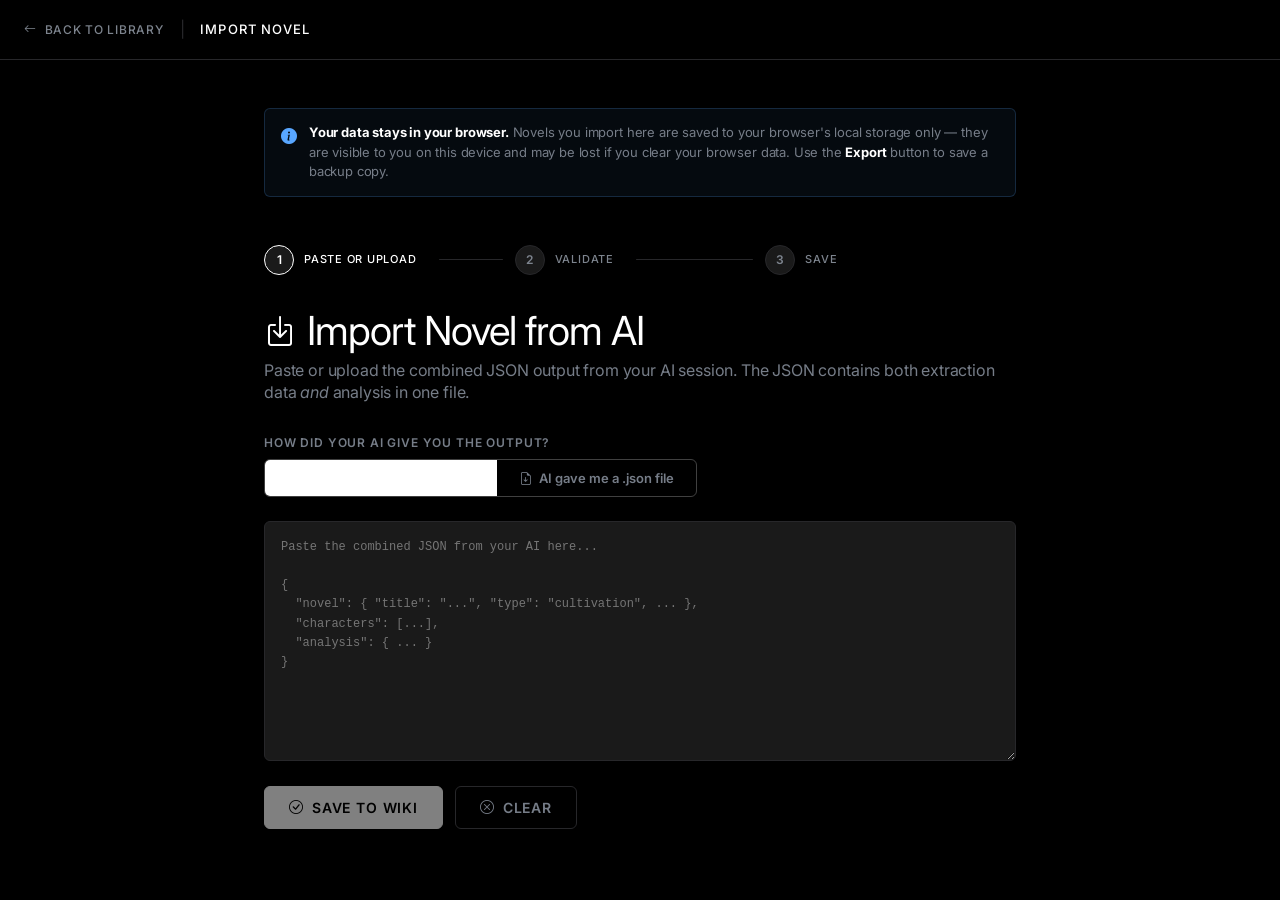
==== commit 94deca27: "feat: initialize wiki project structure with data, core JS modules, and initial novel entry" ====
--- a/import.html
+++ b/import.html
@@ -135,7 +135,18 @@
 
   <div class="import-container">
 
-    <!-- STEP PROGRESS BAR -->
+  
+  <!-- BROWSER-ONLY NOTICE -->
+  <div class="import-notice" id="browser-notice" role="alert">
+    <i class="bi bi-info-circle-fill"></i>
+    <div>
+      <strong>Your data stays in your browser.</strong>
+      Novels you import here are saved to your browser's local storage only — they are visible to you on this device and may be lost if you clear your browser data.
+      Use the <strong>Export</strong> button to save a backup copy.
+    </div>
+  </div>
+
+  <!-- STEP PROGRESS BAR -->
     <div class="import-steps" id="import-steps">
       <div class="import-step active" id="step-1">
         <div class="step-num">1</div>
@@ -173,9 +184,6 @@
       <button id="btn-method-file" onclick="setMethod('file')">
         <i class="bi bi-file-earmark-arrow-down"></i>AI gave me a .json file
       </button>
-      <button id="btn-method-github" onclick="setMethod('github')">
-        <i class="bi bi-github"></i>Pull from GitHub
-      </button>
     </div>
 
     <!-- PASTE METHOD -->
@@ -195,40 +203,6 @@
       <input type="file" id="file-input" accept=".json" style="display:none">
     </div>
 
-    <!-- GITHUB PULL METHOD -->
-    <div id="panel-github" class="hidden">
-      <div class="card" style="margin-bottom:16px">
-        <div class="card-header">
-          <div><div class="card-title"><i class="bi bi-github" style="color:var(--accent)"></i> Pull from GitHub</div><div class="card-meta">Download a published wiki JSON from a GitHub repository</div></div>
-        </div>
-        <div class="publish-row">
-          <div class="publish-field">
-            <div class="publish-field-label">GitHub Owner</div>
-            <input class="publish-input" id="gh-pull-owner" placeholder="username or org" autocomplete="off">
-          </div>
-          <div class="publish-field">
-            <div class="publish-field-label">Repository</div>
-            <input class="publish-input" id="gh-pull-repo" placeholder="my-wiki-repo" autocomplete="off">
-          </div>
-        </div>
-        <div class="publish-field-label">File Path in Repo</div>
-        <input class="publish-input" id="gh-pull-path" placeholder="data/novel-name.json" autocomplete="off">
-        <div class="publish-field-label">Personal Access Token <span style="color:var(--text-muted);font-size:10px">(optional for public repos)</span></div>
-        <input class="publish-input" id="gh-pull-token" type="password" placeholder="ghp_... (optional)" autocomplete="off">
-        <div style="display:flex;gap:10px;margin-top:4px">
-          <button class="btn btn-primary" onclick="doPullFromGitHub()">
-            <i class="bi bi-cloud-download"></i>Pull JSON
-          </button>
-          <button class="btn btn-ghost" onclick="autofillFromUrl()">
-            <i class="bi bi-link-45deg"></i>Autofill from URL
-          </button>
-        </div>
-        <div id="gh-pull-status" class="publish-status idle" style="margin-top:14px;display:none">
-          <i class="bi bi-info-circle"></i><span></span>
-        </div>
-      </div>
-      <p class="text-sm text-muted">The raw file URL follows this pattern: https://raw.githubusercontent.com/{owner}/{repo}/main/{path}</p>
-    </div>
 
     <!-- FEEDBACK -->
     <div id="feedback" class="hidden"></div>
@@ -267,7 +241,6 @@
 
   <script src="js/utils.js"></script>
   <script src="js/store.js"></script>
-  <script src="js/github.js"></script>
   <script>
     function escapeHtml(value) {
       return String(value ?? '')
--- a/css/style.css
+++ b/css/style.css
@@ -19,8 +19,10 @@
 
   /* Accent — defaults to cool white; overridden by genre + settings */
   --accent:        #ffffff;
+  --accent-rgb:    255,255,255;
   --accent-dim:    rgba(255,255,255,0.08);
   --accent-border: rgba(255,255,255,0.18);
+  --accent-hover:  #ffffff;
 
   /* Grade colors */
   --grade-common:    #6e7681;
@@ -182,8 +184,12 @@
 .card-clickable { cursor: pointer; }
 .card-clickable:hover { border-color: var(--accent-border); background: var(--bg-elevated); }
 .card-header { display: flex; align-items: flex-start; justify-content: space-between; margin-bottom: 12px; gap: 12px; }
-.card-title { font-size: 15px; font-weight: 600; }
-.card-meta { font-size: 12px; color: var(--text-muted); margin-top: 2px; }
+.card-header > div:first-child { min-width: 0; flex: 1; }
+.card-header > span.badge, .card-header > div:last-child:not(:first-child) { flex-shrink: 0; max-width: 160px; }
+.card-header > span.badge { white-space: normal; text-align: right; line-height: 1.3; }
+.card-header > div:last-child:not(:first-child) .badge { white-space: normal; text-align: center; line-height: 1.3; }
+.card-title { font-size: 15px; font-weight: 600; overflow: hidden; text-overflow: ellipsis; white-space: nowrap; }
+.card-meta { font-size: 12px; color: var(--text-muted); margin-top: 2px; overflow: hidden; text-overflow: ellipsis; white-space: nowrap; }
 .card-body { font-size: 13px; color: var(--text-secondary); line-height: 1.5; }
 
 /* ===== BADGES ===== */
@@ -392,6 +398,19 @@
 .novel-card { background:var(--bg-card); border:1px solid var(--border); border-radius:var(--radius-lg); overflow:hidden; cursor:pointer; transition:var(--transition); }
 .novel-card:hover { border-color:var(--accent-border); }
 .novel-card-top { height:3px; background:var(--accent); }
+.novel-card-cover {
+  height:160px;
+  background-size:cover;
+  background-position:center top;
+  background-repeat:no-repeat;
+  position:relative;
+}
+.novel-card-cover::after {
+  content:'';
+  position:absolute;
+  inset:0;
+  background:linear-gradient(to bottom, transparent 40%, rgba(0,0,0,0.7));
+}
 .novel-card-body { padding:20px; }
 .novel-card-title { font-size:20px; font-weight:400; letter-spacing:-0.9px; line-height:1.0; margin-bottom:10px; }
 .novel-card-genre { margin-bottom:14px; }
@@ -402,6 +421,17 @@
 
 /* ===== IMPORT PAGE ===== */
 .import-container { max-width:800px; margin:48px auto; padding:0 24px; }
+
+/* Browser-only notice */
+.import-notice {
+  display:flex; align-items:flex-start; gap:12px;
+  background:rgba(88,166,255,.06); border:1px solid rgba(88,166,255,.2);
+  border-radius:var(--radius); padding:14px 16px;
+  font-size:13px; color:var(--text-secondary); line-height:1.5;
+  margin-bottom:24px;
+}
+.import-notice i { color:#58a6ff; font-size:16px; flex-shrink:0; margin-top:1px; }
+.import-notice strong { color:var(--text-primary); }
 .import-zone { background:var(--bg-card); border:1px solid var(--accent-border); border-radius:var(--radius-lg); padding:48px 32px; text-align:center; cursor:pointer; transition:var(--transition); margin-bottom:16px; }
 .import-zone:hover, .import-zone.dragover { border-color:var(--accent); background:var(--accent-dim); }
 .import-zone i { font-size:32px; color:var(--accent); margin-bottom:12px; display:block; }
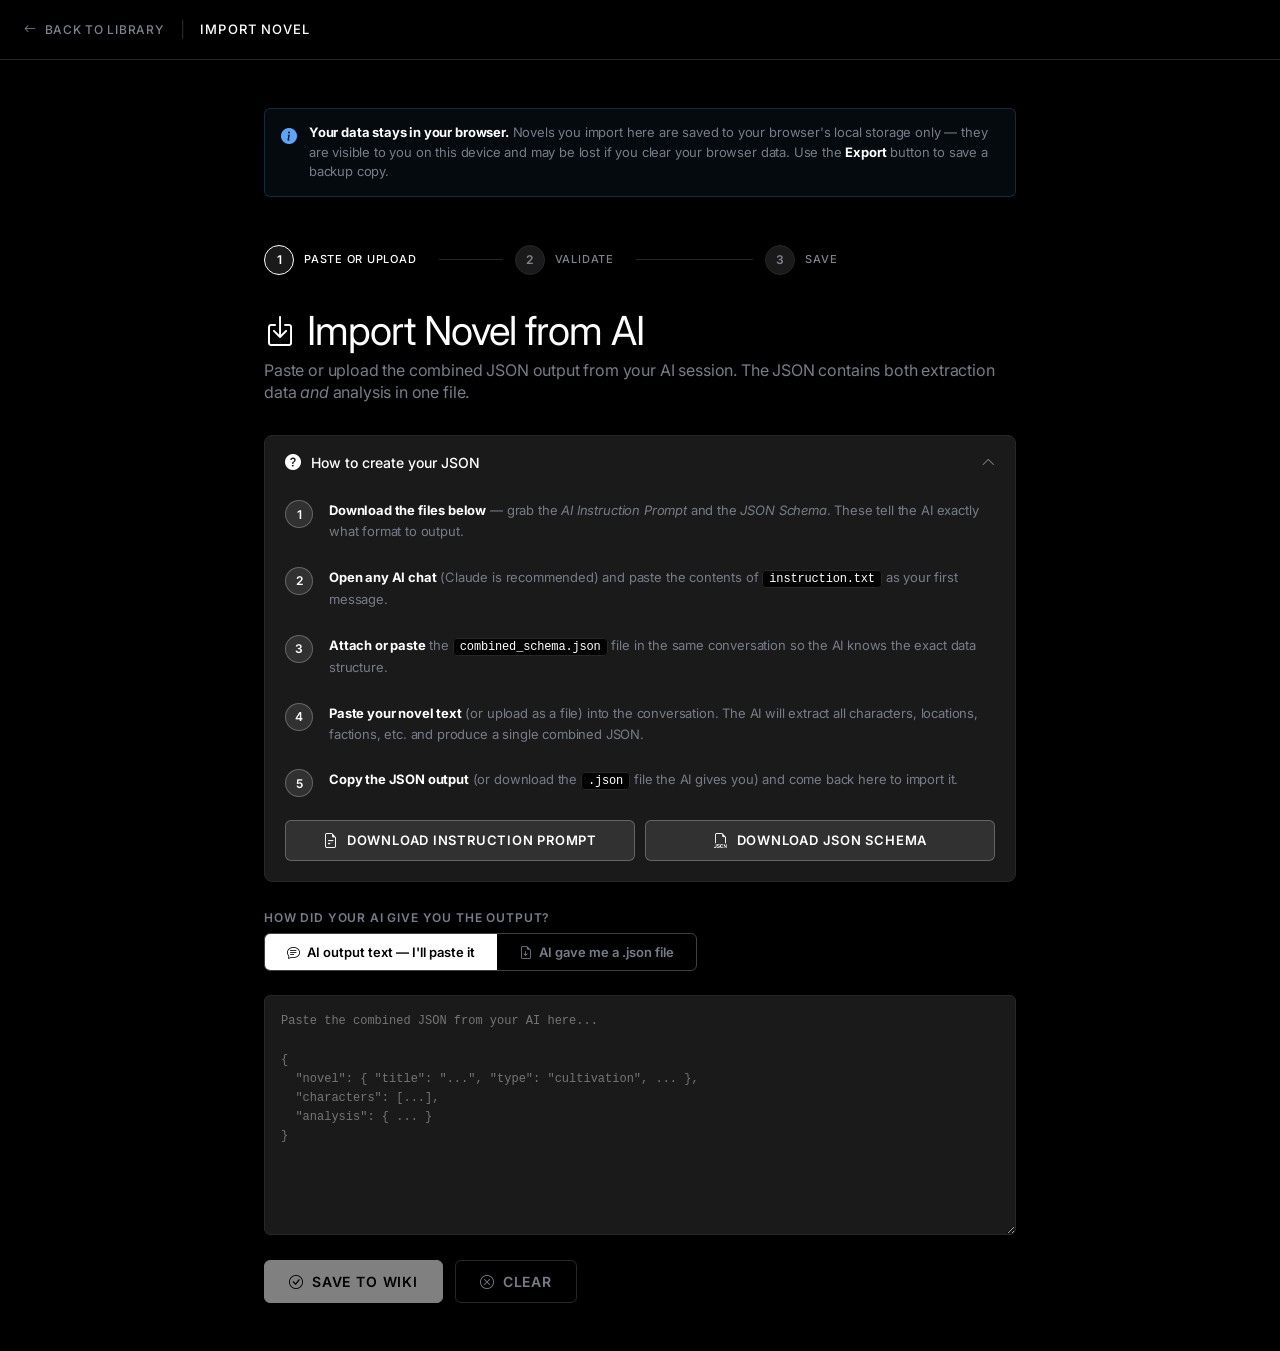
==== commit 0e3da59e: "feat: add collapsible setup guide with file download functionality and remove GitHub import option" ====
--- a/import.html
+++ b/import.html
@@ -67,7 +67,7 @@
     }
     .input-method-toggle button.active {
       background: var(--accent);
-      color: #fff;
+      color: #000;
     }
     .input-method-toggle button:not(.active):hover {
       background: var(--accent-dim);
@@ -108,6 +108,107 @@
       color: var(--text-secondary);
       margin-bottom: 12px;
     }
+    /* ── Setup guide ── */
+    .setup-guide {
+      background: var(--bg-card);
+      border: 1px solid var(--border);
+      border-radius: var(--radius-lg);
+      margin-bottom: 28px;
+      overflow: hidden;
+    }
+    .setup-guide-toggle {
+      display: flex;
+      align-items: center;
+      gap: 10px;
+      padding: 16px 20px;
+      cursor: pointer;
+      transition: background 0.18s;
+      user-select: none;
+      background: none;
+      border: none;
+      width: 100%;
+      color: var(--text-primary);
+      font-family: inherit;
+      font-size: 14px;
+      font-weight: 500;
+    }
+    .setup-guide-toggle:hover { background: var(--bg-elevated); }
+    .setup-guide-toggle i.guide-icon { color: var(--accent); font-size: 16px; }
+    .setup-guide-toggle .guide-arrow {
+      margin-left: auto;
+      color: var(--text-muted);
+      transition: transform 0.2s;
+      font-size: 14px;
+    }
+    .setup-guide.open .guide-arrow { transform: rotate(180deg); }
+    .setup-guide-body {
+      display: none;
+      padding: 0 20px 20px;
+    }
+    .setup-guide.open .setup-guide-body { display: block; }
+    .setup-steps { list-style: none; padding: 0; margin: 0; counter-reset: step; }
+    .setup-steps li {
+      position: relative;
+      padding: 12px 0 12px 44px;
+      font-size: 13px;
+      color: var(--text-secondary);
+      line-height: 1.6;
+      border-bottom: 1px solid var(--border-muted);
+      counter-increment: step;
+    }
+    .setup-steps li:last-child { border-bottom: none; }
+    .setup-steps li::before {
+      content: counter(step);
+      position: absolute;
+      left: 0; top: 12px;
+      width: 28px; height: 28px;
+      border-radius: 50%;
+      background: var(--accent-dim);
+      border: 1px solid var(--accent-border);
+      display: flex; align-items: center; justify-content: center;
+      font-size: 12px; font-weight: 600; color: var(--accent);
+    }
+    .setup-steps li strong { color: var(--text-primary); }
+    .setup-steps li code {
+      background: var(--bg-elevated);
+      border: 1px solid var(--border);
+      border-radius: 4px;
+      padding: 1px 6px;
+      font-size: 12px;
+      font-family: 'Courier New', monospace;
+      color: var(--accent);
+    }
+    .download-row {
+      display: flex;
+      gap: 10px;
+      margin-top: 16px;
+      flex-wrap: wrap;
+    }
+    .btn-download {
+      display: inline-flex;
+      align-items: center;
+      justify-content: center;
+      gap: 8px;
+      flex: 1;
+      padding: 10px 18px;
+      border-radius: var(--radius);
+      font-size: 13px;
+      font-weight: 600;
+      border: 1px solid var(--accent-border);
+      background: var(--accent-dim);
+      color: var(--accent);
+      cursor: pointer;
+      transition: all 0.18s ease;
+      text-decoration: none;
+      font-family: inherit;
+      text-transform: uppercase;
+      letter-spacing: 0.06em;
+    }
+    .btn-download:hover {
+      background: var(--accent);
+      color: #000;
+    }
+    .btn-download i { font-size: 15px; }
     .analysis-badge {
       display: inline-flex;
       align-items: center;
@@ -173,6 +274,32 @@
       </div>
     </div>
 
+    <!-- SETUP GUIDE -->
+    <div class="setup-guide open" id="setup-guide">
+      <button class="setup-guide-toggle" onclick="document.getElementById('setup-guide').classList.toggle('open')">
+        <i class="bi bi-question-circle-fill guide-icon"></i>
+        <span>How to create your JSON</span>
+        <i class="bi bi-chevron-down guide-arrow"></i>
+      </button>
+      <div class="setup-guide-body">
+        <ol class="setup-steps">
+          <li><strong>Download the files below</strong> — grab the <em>AI Instruction Prompt</em> and the <em>JSON Schema</em>. These tell the AI exactly what format to output.</li>
+          <li><strong>Open any AI chat</strong> (Claude is recommended) and paste the contents of <code>instruction.txt</code> as your first message.</li>
+          <li><strong>Attach or paste</strong> the <code>combined_schema.json</code> file in the same conversation so the AI knows the exact data structure.</li>
+          <li><strong>Paste your novel text</strong> (or upload as a file) into the conversation. The AI will extract all characters, locations, factions, etc. and produce a single combined JSON.</li>
+          <li><strong>Copy the JSON output</strong> (or download the <code>.json</code> file the AI gives you) and come back here to import it.</li>
+        </ol>
+        <div class="download-row">
+          <button class="btn-download" id="dl-instruction" onclick="downloadProjectFile('instruction.txt')">
+            <i class="bi bi-file-earmark-text"></i> Download Instruction Prompt
+          </button>
+          <button class="btn-download" id="dl-schema" onclick="downloadProjectFile('combined_schema.json')">
+            <i class="bi bi-filetype-json"></i> Download JSON Schema
+          </button>
+        </div>
+      </div>
+    </div>
+
     <!-- INPUT METHOD TOGGLE -->
     <div style="margin-bottom:8px;font-size:12px;font-weight:600;text-transform:uppercase;letter-spacing:.07em;color:var(--text-secondary)">
       How did your AI give you the output?
@@ -258,11 +385,21 @@
       inputMethod = method;
       document.getElementById('panel-paste').classList.toggle('hidden',  method !== 'paste');
       document.getElementById('panel-file').classList.toggle('hidden',   method !== 'file');
-      document.getElementById('panel-github').classList.toggle('hidden', method !== 'github');
       document.getElementById('btn-method-paste').classList.toggle('active',  method === 'paste');
       document.getElementById('btn-method-file').classList.toggle('active',   method === 'file');
-      document.getElementById('btn-method-github').classList.toggle('active', method === 'github');
       clearForm(true);
+    }
+
+    /* ══════════════════════════════════════
+       DOWNLOAD PROJECT FILES
+    ═══════════════════════════════════════ */
+    function downloadProjectFile(filename) {
+      const a = document.createElement('a');
+      a.href = 'project files/' + encodeURIComponent(filename);
+      a.download = filename;
+      document.body.appendChild(a);
+      a.click();
+      document.body.removeChild(a);
     }
 
     /* ══════════════════════════════════════
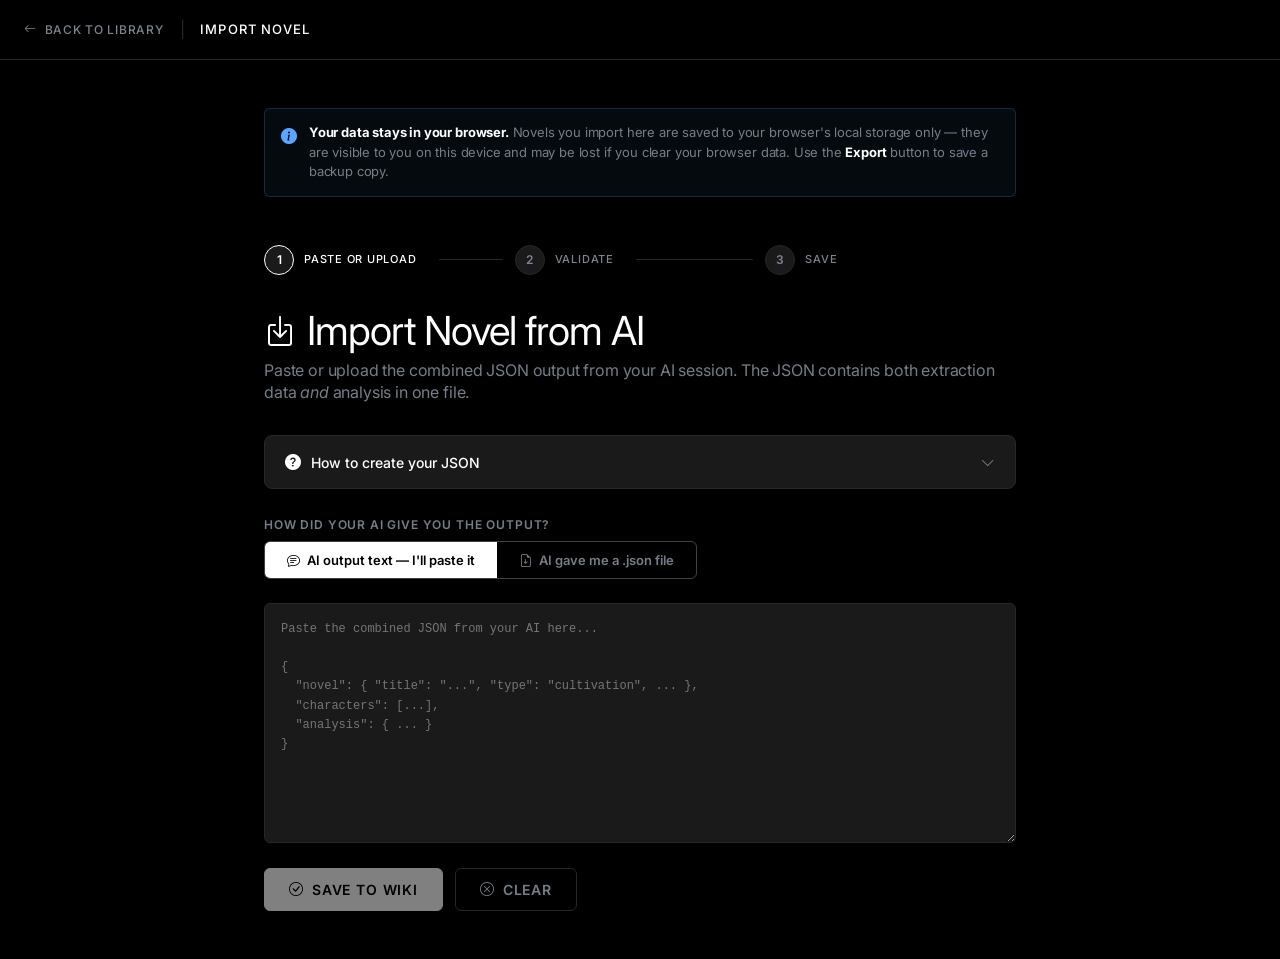
==== commit 2a34335e: "feat: implement dark editorial theme and layout styles in style.css and update import.html reference" ====
--- a/import.html
+++ b/import.html
@@ -39,191 +39,7 @@
     }catch(e){}
   })();
   </script>
-  <style>
-    /* ── Input method toggle ── */
-    .input-method-toggle {
-      display: flex;
-      gap: 0;
-      border: 1px solid var(--accent-border);
-      border-radius: var(--radius);
-      overflow: hidden;
-      margin-bottom: 24px;
-      width: fit-content;
-    }
-    .input-method-toggle button {
-      flex: 1;
-      padding: 10px 22px;
-      font-size: 13px;
-      font-weight: 600;
-      background: transparent;
-      border: none;
-      color: var(--text-secondary);
-      cursor: pointer;
-      display: flex;
-      align-items: center;
-      gap: 7px;
-      transition: background .18s, color .18s;
-      white-space: nowrap;
-    }
-    .input-method-toggle button.active {
-      background: var(--accent);
-      color: #000;
-    }
-    .input-method-toggle button:not(.active):hover {
-      background: var(--accent-dim);
-      color: var(--text-primary);
-    }
-    /* ── Validation warnings ── */
-    .validation-list {
-      list-style: none;
-      padding: 0;
-      margin: 0;
-      display: flex;
-      flex-direction: column;
-      gap: 6px;
-    }
-    .validation-list li {
-      display: flex;
-      align-items: flex-start;
-      gap: 8px;
-      font-size: 13px;
-      line-height: 1.5;
-    }
-    .validation-list li .vi { flex-shrink: 0; margin-top: 2px; }
-    .v-error   { color: #ff4d4d; }
-    .v-warning { color: #f0a500; }
-    .v-ok      { color: #23f0c7; }
-    .validation-box {
-      background: var(--bg-card);
-      border: 1px solid var(--accent-border);
-      border-radius: var(--radius);
-      padding: 16px 20px;
-      margin-top: 16px;
-    }
-    .validation-box-title {
-      font-size: 12px;
-      font-weight: 700;
-      text-transform: uppercase;
-      letter-spacing: .07em;
-      color: var(--text-secondary);
-      margin-bottom: 12px;
-    }
-    /* ── Setup guide ── */
-    .setup-guide {
-      background: var(--bg-card);
-      border: 1px solid var(--border);
-      border-radius: var(--radius-lg);
-      margin-bottom: 28px;
-      overflow: hidden;
-    }
-    .setup-guide-toggle {
-      display: flex;
-      align-items: center;
-      gap: 10px;
-      padding: 16px 20px;
-      cursor: pointer;
-      transition: background 0.18s;
-      user-select: none;
-      background: none;
-      border: none;
-      width: 100%;
-      color: var(--text-primary);
-      font-family: inherit;
-      font-size: 14px;
-      font-weight: 500;
-    }
-    .setup-guide-toggle:hover { background: var(--bg-elevated); }
-    .setup-guide-toggle i.guide-icon { color: var(--accent); font-size: 16px; }
-    .setup-guide-toggle .guide-arrow {
-      margin-left: auto;
-      color: var(--text-muted);
-      transition: transform 0.2s;
-      font-size: 14px;
-    }
-    .setup-guide.open .guide-arrow { transform: rotate(180deg); }
-    .setup-guide-body {
-      display: none;
-      padding: 0 20px 20px;
-    }
-    .setup-guide.open .setup-guide-body { display: block; }
-    .setup-steps { list-style: none; padding: 0; margin: 0; counter-reset: step; }
-    .setup-steps li {
-      position: relative;
-      padding: 12px 0 12px 44px;
-      font-size: 13px;
-      color: var(--text-secondary);
-      line-height: 1.6;
-      border-bottom: 1px solid var(--border-muted);
-      counter-increment: step;
-    }
-    .setup-steps li:last-child { border-bottom: none; }
-    .setup-steps li::before {
-      content: counter(step);
-      position: absolute;
-      left: 0; top: 12px;
-      width: 28px; height: 28px;
-      border-radius: 50%;
-      background: var(--accent-dim);
-      border: 1px solid var(--accent-border);
-      display: flex; align-items: center; justify-content: center;
-      font-size: 12px; font-weight: 600; color: var(--accent);
-    }
-    .setup-steps li strong { color: var(--text-primary); }
-    .setup-steps li code {
-      background: var(--bg-elevated);
-      border: 1px solid var(--border);
-      border-radius: 4px;
-      padding: 1px 6px;
-      font-size: 12px;
-      font-family: 'Courier New', monospace;
-      color: var(--accent);
-    }
-    .download-row {
-      display: flex;
-      gap: 10px;
-      margin-top: 16px;
-      flex-wrap: wrap;
-    }
-    .btn-download {
-      display: inline-flex;
-      align-items: center;
-      justify-content: center;
-      gap: 8px;
-      flex: 1;
-      padding: 10px 18px;
-      border-radius: var(--radius);
-      font-size: 13px;
-      font-weight: 600;
-      border: 1px solid var(--accent-border);
-      background: var(--accent-dim);
-      color: var(--accent);
-      cursor: pointer;
-      transition: all 0.18s ease;
-      text-decoration: none;
-      font-family: inherit;
-      text-transform: uppercase;
-      letter-spacing: 0.06em;
-    }
-    .btn-download:hover {
-      background: var(--accent);
-      color: #000;
-    }
-    .btn-download i { font-size: 15px; }
-    .analysis-badge {
-      display: inline-flex;
-      align-items: center;
-      gap: 5px;
-      font-size: 11px;
-      font-weight: 700;
-      padding: 3px 10px;
-      border-radius: 99px;
-      background: var(--accent-dim);
-      color: var(--accent);
-      border: 1px solid var(--accent-border);
-      margin-left: 8px;
-      vertical-align: middle;
-    }
-  </style>
+
 </head>
 <body class="page-import">
 
@@ -275,7 +91,7 @@
     </div>
 
     <!-- SETUP GUIDE -->
-    <div class="setup-guide open" id="setup-guide">
+    <div class="setup-guide" id="setup-guide">
       <button class="setup-guide-toggle" onclick="document.getElementById('setup-guide').classList.toggle('open')">
         <i class="bi bi-question-circle-fill guide-icon"></i>
         <span>How to create your JSON</span>
@@ -284,8 +100,8 @@
       <div class="setup-guide-body">
         <ol class="setup-steps">
           <li><strong>Download the files below</strong> — grab the <em>AI Instruction Prompt</em> and the <em>JSON Schema</em>. These tell the AI exactly what format to output.</li>
-          <li><strong>Open any AI chat</strong> (Claude is recommended) and paste the contents of <code>instruction.txt</code> as your first message.</li>
-          <li><strong>Attach or paste</strong> the <code>combined_schema.json</code> file in the same conversation so the AI knows the exact data structure.</li>
+          <li><strong>Open any AI</strong> (Claude is recommended) and open a project paste the <code>instruction.txt</code> as the project instuction.</li>
+          <li><strong>Attach</strong> the <code>combined_schema.json</code> file in the project so the AI knows the exact data structure.</li>
           <li><strong>Paste your novel text</strong> (or upload as a file) into the conversation. The AI will extract all characters, locations, factions, etc. and produce a single combined JSON.</li>
           <li><strong>Copy the JSON output</strong> (or download the <code>.json</code> file the AI gives you) and come back here to import it.</li>
         </ol>
--- a/css/style.css
+++ b/css/style.css
@@ -815,6 +815,47 @@
 /* ===== NOVEL CARD TIMESTAMP ===== */
 .novel-card-viewed { font-size:10px; color:var(--text-muted); margin-top:8px; display:flex; align-items:center; gap:4px; }
 
+/* ===== IMPORT PAGE — INPUT METHOD TOGGLE ===== */
+.input-method-toggle { display:flex; gap:0; border:1px solid var(--accent-border); border-radius:var(--radius); overflow:hidden; margin-bottom:24px; width:fit-content; }
+.input-method-toggle button { flex:1; padding:10px 22px; font-size:13px; font-weight:600; background:transparent; border:none; color:var(--text-secondary); cursor:pointer; display:flex; align-items:center; gap:7px; transition:background .18s, color .18s; white-space:nowrap; }
+.input-method-toggle button.active { background:var(--accent); color:#000; }
+.input-method-toggle button:not(.active):hover { background:var(--accent-dim); color:var(--text-primary); }
+
+/* ===== IMPORT PAGE — VALIDATION ===== */
+.validation-list { list-style:none; padding:0; margin:0; display:flex; flex-direction:column; gap:6px; }
+.validation-list li { display:flex; align-items:flex-start; gap:8px; font-size:13px; line-height:1.5; }
+.validation-list li .vi { flex-shrink:0; margin-top:2px; }
+.v-error   { color:#ff4d4d; }
+.v-warning { color:#f0a500; }
+.v-ok      { color:#23f0c7; }
+.validation-box { background:var(--bg-card); border:1px solid var(--accent-border); border-radius:var(--radius); padding:16px 20px; margin-top:16px; }
+.validation-box-title { font-size:12px; font-weight:700; text-transform:uppercase; letter-spacing:.07em; color:var(--text-secondary); margin-bottom:12px; }
+
+/* ===== IMPORT PAGE — SETUP GUIDE ===== */
+.setup-guide { background:var(--bg-card); border:1px solid var(--border); border-radius:var(--radius-lg); margin-bottom:28px; overflow:hidden; }
+.setup-guide-toggle { display:flex; align-items:center; gap:10px; padding:16px 20px; cursor:pointer; transition:background 0.18s; user-select:none; background:none; border:none; width:100%; color:var(--text-primary); font-family:inherit; font-size:14px; font-weight:500; }
+.setup-guide-toggle:hover { background:var(--bg-elevated); }
+.setup-guide-toggle i.guide-icon { color:var(--accent); font-size:16px; }
+.setup-guide-toggle .guide-arrow { margin-left:auto; color:var(--text-muted); transition:transform 0.2s; font-size:14px; }
+.setup-guide.open .guide-arrow { transform:rotate(180deg); }
+.setup-guide-body { display:none; padding:0 20px 20px; }
+.setup-guide.open .setup-guide-body { display:block; }
+.setup-steps { list-style:none; padding:0; margin:0; counter-reset:step; }
+.setup-steps li { position:relative; padding:12px 0 12px 44px; font-size:13px; color:var(--text-secondary); line-height:1.6; border-bottom:1px solid var(--border-muted); counter-increment:step; }
+.setup-steps li:last-child { border-bottom:none; }
+.setup-steps li::before { content:counter(step); position:absolute; left:0; top:12px; width:28px; height:28px; border-radius:50%; background:var(--accent-dim); border:1px solid var(--accent-border); display:flex; align-items:center; justify-content:center; font-size:12px; font-weight:600; color:var(--accent); }
+.setup-steps li strong { color:var(--text-primary); }
+.setup-steps li code { background:var(--bg-elevated); border:1px solid var(--border); border-radius:4px; padding:1px 6px; font-size:12px; font-family:'Courier New',monospace; color:var(--accent); }
+
+/* ===== IMPORT PAGE — DOWNLOAD BUTTONS ===== */
+.download-row { display:flex; gap:10px; margin-top:16px; flex-wrap:wrap; }
+.btn-download { display:inline-flex; align-items:center; justify-content:center; gap:8px; flex:1; padding:10px 18px; border-radius:var(--radius); font-size:13px; font-weight:600; border:1px solid var(--accent-border); background:var(--accent-dim); color:var(--accent); cursor:pointer; transition:all 0.18s ease; text-decoration:none; font-family:inherit; text-transform:uppercase; letter-spacing:0.06em; }
+.btn-download:hover { background:var(--accent); color:#000; }
+.btn-download i { font-size:15px; }
+
+/* ===== IMPORT PAGE — ANALYSIS BADGE ===== */
+.analysis-badge { display:inline-flex; align-items:center; gap:5px; font-size:11px; font-weight:700; padding:3px 10px; border-radius:99px; background:var(--accent-dim); color:var(--accent); border:1px solid var(--accent-border); margin-left:8px; vertical-align:middle; }
+
 /* ===== PRINT STYLES ===== */
 @media print {
   #sidebar, #header, .settings-overlay, .publish-overlay, .note-modal, .chapter-modal, #sidebar-backdrop, .wiki-toast { display:none!important; }
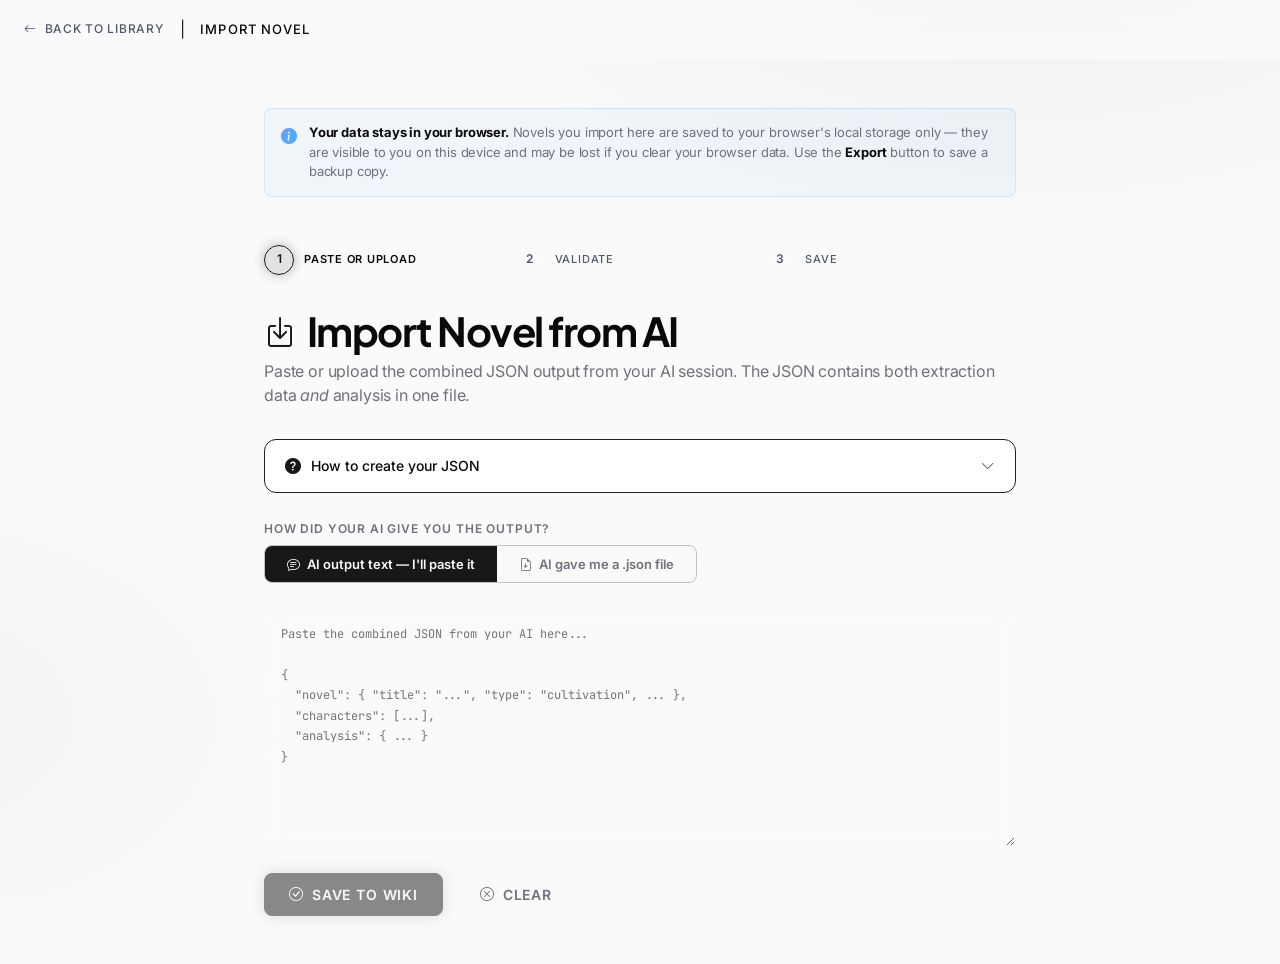
==== commit ff9b4ba7: "feat: sorting, keyboard search nav, skeleton loader, theme dedup, noscript - Extract anti-FOUC scrip" ====
--- a/import.html
+++ b/import.html
@@ -1,3 +1,8 @@
+<!--
+  the import/upload page for adding new novels to the wiki
+  also handles edit mode (pre-fills the textarea when ?edit=id is in the url)
+  inline script handles all the validation and save logic since its pretty self-contained
+-->
 <!DOCTYPE html>
 <html lang="en">
 <head>
@@ -15,30 +20,10 @@
   <meta name="twitter:card" content="summary">
   <meta name="twitter:title" content="Import Novel — Novel Wiki">
   <meta name="twitter:description" content="Import or update a novel's AI-extracted JSON data into your personal wiki.">
+  <!-- Anti-FOUC: apply saved theme before first paint -->
+  <script src="js/theme-init.js"></script>
   <link rel="stylesheet" href="css/style.css">
   <link rel="stylesheet" href="https://cdn.jsdelivr.net/npm/bootstrap-icons@1.11.3/font/bootstrap-icons.min.css">
-  <script>
-  /* ── Boot: apply saved appearance before first paint ── */
-  (function(){
-    var D={accent:'#ffffff',bgBase:'#000000',bgCard:'#1a1a1a',textPrimary:'#ffffff',textSecondary:'#767d88',radius:6};
-    function rgba(hex,a){var r=parseInt(hex.slice(1,3),16),g=parseInt(hex.slice(3,5),16),b=parseInt(hex.slice(5,7),16);return'rgba('+r+','+g+','+b+','+a+')';}
-    try{
-      var s=Object.assign({},D,JSON.parse(localStorage.getItem('wiki_appearance')||'{}'));
-      var ar=parseInt(s.accent.slice(1,3),16),ag=parseInt(s.accent.slice(3,5),16),ab=parseInt(s.accent.slice(5,7),16);
-      var r=document.documentElement.style;
-      r.setProperty('--accent-rgb',ar+','+ag+','+ab);
-      r.setProperty('--accent',s.accent);
-      r.setProperty('--accent-dim',rgba(s.accent,.10));
-      r.setProperty('--accent-border',rgba(s.accent,.25));
-      r.setProperty('--bg-base',s.bgBase);
-      r.setProperty('--bg-card',s.bgCard);
-      r.setProperty('--text-primary',s.textPrimary);
-      r.setProperty('--text-secondary',s.textSecondary);
-      r.setProperty('--radius',s.radius+'px');
-      r.setProperty('--radius-lg',(s.radius+2)+'px');
-    }catch(e){}
-  })();
-  </script>
 
 </head>
 <body class="page-import">
@@ -185,18 +170,11 @@
   <script src="js/utils.js"></script>
   <script src="js/store.js"></script>
   <script>
-    function escapeHtml(value) {
-      return String(value ?? '')
-        .replace(/&/g, '&amp;').replace(/</g, '&lt;').replace(/>/g, '&gt;')
-        .replace(/"/g, '&quot;').replace(/'/g, '&#39;');
-    }
 
     let parsedData = null;
     let inputMethod = 'paste'; // 'paste' | 'file'
 
-    /* ══════════════════════════════════════
-       INPUT METHOD TOGGLE
-    ═══════════════════════════════════════ */
+    // --- input method toggle (paste vs file upload) ---
     function setMethod(method) {
       inputMethod = method;
       document.getElementById('panel-paste').classList.toggle('hidden',  method !== 'paste');
@@ -206,9 +184,7 @@
       clearForm(true);
     }
 
-    /* ══════════════════════════════════════
-       DOWNLOAD PROJECT FILES
-    ═══════════════════════════════════════ */
+    // --- download instruction.txt and combined_schema.json for setup ---
     function downloadProjectFile(filename) {
       const a = document.createElement('a');
       a.href = 'project files/' + encodeURIComponent(filename);
@@ -218,63 +194,7 @@
       document.body.removeChild(a);
     }
 
-    /* ══════════════════════════════════════
-       GITHUB PULL
-    ═══════════════════════════════════════ */
-    async function doPullFromGitHub() {
-      const owner = document.getElementById('gh-pull-owner').value.trim();
-      const repo  = document.getElementById('gh-pull-repo').value.trim();
-      const path  = document.getElementById('gh-pull-path').value.trim();
-      const token = document.getElementById('gh-pull-token').value.trim();
-      const statusEl = document.getElementById('gh-pull-status');
-      const statusMsg = statusEl.querySelector('span');
-
-      if (!owner || !repo || !path) {
-        statusEl.style.display = '';
-        statusEl.className = 'publish-status error';
-        statusMsg.textContent = 'Please fill in Owner, Repository, and File Path.';
-        return;
-      }
-
-      statusEl.style.display = '';
-      statusEl.className = 'publish-status loading';
-      statusMsg.textContent = 'Pulling data from GitHub…';
-
-      const result = await GitHub.pull({ owner, repo, path, token });
-
-      if (!result.ok) {
-        statusEl.className = 'publish-status error';
-        statusMsg.textContent = 'Pull failed: ' + result.error;
-        return;
-      }
-
-      statusEl.className = 'publish-status success';
-      statusMsg.textContent = 'Pulled successfully — validating…';
-
-      // Feed into the unified processRaw flow
-      const raw = JSON.stringify(result.data);
-      document.getElementById('json-input').value = raw;
-      processRaw(raw);
-    }
-
-    /* Autofill owner/repo/path from a GitHub raw or blob URL */
-    function autofillFromUrl() {
-      const url = prompt('Paste a GitHub raw or blob URL:');
-      if (!url) return;
-      // raw: https://raw.githubusercontent.com/{owner}/{repo}/main/{path}
-      const rawMatch = url.match(/raw\.githubusercontent\.com\/([^\/]+)\/([^\/]+)\/[^\/]+\/(.+)/);
-      // blob: https://github.com/{owner}/{repo}/blob/main/{path}
-      const blobMatch = url.match(/github\.com\/([^\/]+)\/([^\/]+)\/blob\/[^\/]+\/(.+)/);
-      const m = rawMatch || blobMatch;
-      if (!m) { alert('Could not parse that URL. Try copying the raw file URL.'); return; }
-      document.getElementById('gh-pull-owner').value = m[1];
-      document.getElementById('gh-pull-repo').value  = m[2];
-      document.getElementById('gh-pull-path').value  = m[3];
-    }
-
-    /* ══════════════════════════════════════
-       JSON VALIDATION + POST-LOAD CHECK
-    ═══════════════════════════════════════ */
+    // --- validates the pasted/uploaded json and shows a preview ---
     function validateJson() {
       const raw = document.getElementById('json-input').value.trim();
       processRaw(raw);
@@ -325,7 +245,7 @@
           ['bi-lightning', 'Techniques',  (parsedData.techniques         || []).length],
           ['bi-gem',       'Artifacts',   (parsedData.artifacts          || []).length],
           ['bi-capsule',   'Resources',   (parsedData.pills_and_resources || []).length],
-          ['bi-dna',       'Bloodlines',  (parsedData.bloodlines         || []).length],
+          ['bi-droplet',   'Bloodlines',  (parsedData.bloodlines         || []).length],
           ['bi-bug',       'Beasts',      (parsedData.beasts_and_creatures || []).length],
           ['bi-map',       'Locations',   (parsedData.locations          || []).length],
           ['bi-globe2',    'Realms',      (parsedData.realms_and_dimensions || []).length],
@@ -351,7 +271,7 @@
       } catch (e) {
         parsedData = null;
         fb.className = 'import-feedback invalid';
-        fb.innerHTML = `<i class="bi bi-exclamation-circle-fill"></i> ${escapeHtml(e.message)}`;
+        fb.innerHTML = `<i class="bi bi-exclamation-circle-fill"></i> ${Utils.escapeHtml(e.message)}`;
         prev.classList.add('hidden');
         vbox.classList.add('hidden');
         btn.disabled = true; btn.style.opacity = '.5';
@@ -363,9 +283,7 @@
       }
     }
 
-    /* ══════════════════════════════════════
-       POST-LOAD CHECK RULES
-    ═══════════════════════════════════════ */
+    // --- post-load validation rules (checks for missing fields and broken slug refs) ---
     function runPostLoadChecks(data) {
       const issues = [];
 
@@ -576,15 +494,13 @@
       const colorMap = { error: 'v-error', warning: 'v-warning', info: '', ok: 'v-ok' };
 
       vlist.innerHTML = issues.map(issue =>
-        `<li><span class="${colorMap[issue.level]}">${iconMap[issue.level]} ${escapeHtml(issue.msg)}</span></li>`
+        `<li><span class="${colorMap[issue.level]}">${iconMap[issue.level]} ${Utils.escapeHtml(issue.msg)}</span></li>`
       ).join('');
 
       vbox.classList.remove('hidden');
     }
 
-    /* ══════════════════════════════════════
-       SAVE
-    ═══════════════════════════════════════ */
+    // --- saves the parsed novel to localStorage and redirects to the wiki ---
     function saveNovel() {
       if (!parsedData) return;
       try {
@@ -602,9 +518,7 @@
       }
     }
 
-    /* ══════════════════════════════════════
-       FILE UPLOAD / DRAG & DROP
-    ═══════════════════════════════════════ */
+    // --- file upload and drag & drop handling ---
     const dropZone = document.getElementById('drop-zone');
     dropZone.addEventListener('dragover',  e => { e.preventDefault(); dropZone.classList.add('dragover'); });
     dropZone.addEventListener('dragleave', () => dropZone.classList.remove('dragover'));
@@ -631,9 +545,7 @@
       reader.readAsText(file);
     }
 
-    /* ══════════════════════════════════════
-       CLEAR
-    ═══════════════════════════════════════ */
+    // --- resets the form back to its initial state ---
     function clearForm(silent = false) {
       document.getElementById('json-input').value = '';
       document.getElementById('file-input').value = '';
@@ -650,9 +562,7 @@
       document.getElementById('step-1').classList.add('active');
     }
 
-    /* ══════════════════════════════════════
-       EDIT MODE (pre-populate)
-    ═══════════════════════════════════════ */
+    // --- edit mode: if ?edit=id is in the url, pre-fill the textarea with existing data ---
     const params = new URLSearchParams(location.search);
     if (params.get('edit')) {
       const existing = Store.getNovel(params.get('edit'));
@@ -664,5 +574,13 @@
       }
     }
   </script>
+
+  <noscript>
+    <div class="noscript-banner">
+      <strong>JavaScript is required</strong> to run Novel Wiki.
+      Please enable JavaScript in your browser and reload the page.
+    </div>
+  </noscript>
+
 </body>
 </html>
--- a/css/style.css
+++ b/css/style.css
@@ -1,27 +1,27 @@
-@import url('https://fonts.googleapis.com/css2?family=Inter:wght@400;500;600&display=swap');
-
-/* ===== CSS VARIABLES — Dark Editorial Palette ===== */
+@import url('https://fonts.googleapis.com/css2?family=Inter:wght@300;400;500;600&family=Plus+Jakarta+Sans:wght@400;500;600;700;800&family=JetBrains+Mono:wght@400;500&display=swap');
+
+/* css variables — dark editorial palette (defaults, overridden by settings) */
 :root {
   /* Backgrounds */
-  --bg-base:    #000000;
-  --bg-card:    #1a1a1a;
-  --bg-elevated:#030303;
-  --bg-hover:   #27272a;
+  --bg-base:    #050507;
+  --bg-card:    #0f0f12;
+  --bg-elevated:#080809;
+  --bg-hover:   #1a1a1f;
 
   /* Borders */
-  --border:     #27272a;
-  --border-muted:#1a1a1a;
+  --border:     #1e1e24;
+  --border-muted:#13131a;
 
   /* Text */
-  --text-primary:  #ffffff;
-  --text-secondary:#767d88;
-  --text-muted:    #7d848e;
+  --text-primary:  #f0f0f5;
+  --text-secondary:#7a8190;
+  --text-muted:    #525866;
 
   /* Accent — defaults to cool white; overridden by genre + settings */
   --accent:        #ffffff;
   --accent-rgb:    255,255,255;
-  --accent-dim:    rgba(255,255,255,0.08);
-  --accent-border: rgba(255,255,255,0.18);
+  --accent-dim:    rgba(255,255,255,0.07);
+  --accent-border: rgba(255,255,255,0.15);
   --accent-hover:  #ffffff;
 
   /* Grade colors */
@@ -36,9 +36,28 @@
   /* Layout */
   --sidebar-width: 260px;
   --header-height: 60px;
-  --radius:    6px;
-  --radius-lg: 8px;
-  --transition: all 0.18s ease;
+  --radius:    8px;
+  --radius-lg: 12px;
+  --radius-xl: 16px;
+  --transition: all 0.22s cubic-bezier(0.34,1.56,0.64,1);
+  --transition-fast: all 0.14s ease;
+
+  /* Glass */
+  --glass-bg:     rgba(255,255,255,0.04);
+  --glass-border: rgba(255,255,255,0.08);
+  --glass-blur:   blur(20px);
+  --glass-blur-sm:blur(12px);
+
+  /* Shadows */
+  --shadow-sm:  0 1px 3px rgba(0,0,0,0.4);
+  --shadow-md:  0 4px 16px rgba(0,0,0,0.5);
+  --shadow-lg:  0 8px 32px rgba(0,0,0,0.6);
+  --shadow-glow:0 0 24px rgba(var(--accent-rgb),0.18);
+
+  /* Typography */
+  --font-display: 'Plus Jakarta Sans', sans-serif;
+  --font-body:    'Inter', sans-serif;
+  --font-mono:    'JetBrains Mono', monospace;
 }
 
 /* Genre accent overrides */
@@ -54,13 +73,18 @@
 *, *::before, *::after { box-sizing: border-box; margin: 0; padding: 0; }
 html { font-size: 16px; scroll-behavior: smooth; }
 body {
-  font-family: 'Inter', sans-serif;
+  font-family: var(--font-body);
   background: var(--bg-base);
   color: var(--text-primary);
   min-height: 100vh;
-  line-height: 1.3;
+  line-height: 1.4;
   letter-spacing: -0.16px;
   -webkit-font-smoothing: antialiased;
+  background-image:
+    radial-gradient(ellipse 80% 60% at 80% -10%, rgba(var(--accent-rgb),0.06) 0%, transparent 60%),
+    radial-gradient(ellipse 60% 50% at -10% 80%, rgba(var(--accent-rgb),0.04) 0%, transparent 55%);
+  background-attachment: fixed;
+  transition: background-color 0.3s ease, color 0.3s ease;
 }
 a { color: var(--accent); text-decoration: none; transition: var(--transition); }
 a:hover { opacity: .75; }
@@ -75,12 +99,14 @@
 #sidebar {
   width: var(--sidebar-width);
   height: 100vh;
-  background: var(--bg-base);
-  border-right: 1px solid var(--border);
+  background: rgba(var(--bg-base-rgb),0.85);
+  backdrop-filter: var(--glass-blur);
+  -webkit-backdrop-filter: var(--glass-blur);
+  border-right: 1px solid var(--glass-border);
   position: fixed; top: 0; left: 0;
   display: flex; flex-direction: column;
   z-index: 100; overflow: hidden;
-  transition: transform .3s ease;
+  transition: transform .3s cubic-bezier(0.34,1.2,0.64,1);
 }
 .sidebar-logo { padding: 20px 16px 16px; border-bottom: 1px solid var(--border); display: flex; align-items: center; gap: 10px; flex-shrink: 0; }
 .logo-icon { width: 32px; height: 32px; display: flex; align-items: center; justify-content: center; color: var(--accent); font-size: 22px; flex-shrink: 0; }
@@ -97,15 +123,15 @@
 
 .nav-item {
   display: flex; align-items: center; gap: 10px;
-  padding: 8px 16px;
+  padding: 9px 14px; margin: 1px 8px;
   color: var(--text-secondary);
   font-size: 13px; font-weight: 400;
-  cursor: pointer; transition: var(--transition);
-  border-left: 2px solid transparent;
-  text-decoration: none;
-}
-.nav-item:hover { color: var(--text-primary); border-left-color: var(--border); }
-.nav-item.active { color: var(--accent); border-left-color: var(--accent); background: var(--accent-dim); }
+  cursor: pointer; transition: var(--transition-fast);
+  border-radius: var(--radius);
+  text-decoration: none; position: relative;
+}
+.nav-item:hover { color: var(--text-primary); background: var(--glass-bg); }
+.nav-item.active { color: var(--accent); background: var(--accent-dim); box-shadow: inset 0 0 0 1px var(--accent-border); font-weight: 500; }
 .nav-item i { font-size: 14px; width: 16px; text-align: center; flex-shrink: 0; }
 
 .nav-badge {
@@ -118,7 +144,7 @@
 }
 .nav-item.active .nav-badge { background: var(--accent-dim); color: var(--accent); border-color: var(--accent-border); }
 
-.sidebar-bottom { padding: 12px 16px; border-top: 1px solid var(--border); display: flex; flex-direction: column; gap: 4px; }
+
 .btn-home {
   display: flex; align-items: center; gap: 8px;
   color: var(--text-muted); font-size: 12px; font-weight: 500;
@@ -133,8 +159,11 @@
 /* ── Header ── */
 #header {
   height: var(--header-height);
-  background: var(--bg-base);
-  border-bottom: 1px solid var(--border);
+  background: rgba(var(--bg-base-rgb),0.8);
+  backdrop-filter: var(--glass-blur-sm);
+  -webkit-backdrop-filter: var(--glass-blur-sm);
+  border-bottom: 1px solid var(--glass-border);
+  box-shadow: 0 1px 0 rgba(var(--accent-rgb),0.05);
   display: flex; align-items: center; padding: 0 24px; gap: 16px;
   position: sticky; top: 0; z-index: 90;
 }
@@ -160,13 +189,14 @@
 
 /* ===== TYPOGRAPHY ===== */
 .page-title {
-  font-size: 40px; font-weight: 400;
-  line-height: 1.0; letter-spacing: -1px;
+  font-family: var(--font-display);
+  font-size: 40px; font-weight: 700;
+  line-height: 1.0; letter-spacing: -1.5px;
   display: flex; align-items: center; gap: 12px;
   margin-bottom: 8px;
 }
 .page-title i { color: var(--accent); font-size: 32px; }
-.page-subtitle { font-size: 16px; color: var(--text-secondary); margin-bottom: 24px; line-height: 1.4; letter-spacing: -0.16px; }
+.page-subtitle { font-size: 16px; color: var(--text-secondary); margin-bottom: 24px; line-height: 1.5; letter-spacing: -0.16px; }
 .section-title {
   font-size: 14px; font-weight: 500;
   text-transform: uppercase; letter-spacing: 0.35px;
@@ -178,11 +208,11 @@
 .section-title i { color: var(--accent); }
 
 /* ===== CARDS ===== */
-.card { background: var(--bg-card); border: 1px solid var(--border); border-radius: var(--radius-lg); padding: 20px; transition: var(--transition); }
+.card { background: var(--glass-bg); backdrop-filter: var(--glass-blur-sm); -webkit-backdrop-filter: var(--glass-blur-sm); border: 1px solid var(--glass-border); border-radius: var(--radius-lg); padding: 20px; transition: var(--transition-fast); }
 .card-sm { padding: 14px 16px; }
 .card-accent { border-top: 2px solid var(--accent); }
 .card-clickable { cursor: pointer; }
-.card-clickable:hover { border-color: var(--accent-border); background: var(--bg-elevated); }
+.card-clickable:hover { border-color: var(--accent-border); background: rgba(var(--accent-rgb),0.06); box-shadow: var(--shadow-glow); transform: translateY(-2px); }
 .card-header { display: flex; align-items: flex-start; justify-content: space-between; margin-bottom: 12px; gap: 12px; }
 .card-header > div:first-child { min-width: 0; flex: 1; }
 .card-header > span.badge, .card-header > div:last-child:not(:first-child) { flex-shrink: 0; max-width: 160px; }
@@ -229,22 +259,21 @@
 
 /* ===== GRIDS ===== */
 .grid-2    { display:grid; grid-template-columns:repeat(2,1fr); gap:16px; }
-.grid-3    { display:grid; grid-template-columns:repeat(3,1fr); gap:16px; }
-.grid-4    { display:grid; grid-template-columns:repeat(4,1fr); gap:16px; }
 .grid-auto { display:grid; grid-template-columns:repeat(auto-fill,minmax(280px,1fr)); gap:16px; }
-.grid-auto-sm { display:grid; grid-template-columns:repeat(auto-fill,minmax(200px,1fr)); gap:12px; }
 
 /* ===== STAT BOXES ===== */
 .stat-row { display:flex; gap:8px; flex-wrap:wrap; margin-bottom:16px; }
-.stat-box { background:var(--bg-card); border:1px solid var(--border); border-radius:var(--radius); padding:12px 16px; text-align:center; min-width:90px; }
-.stat-box-value { font-size:22px; font-weight:600; color:var(--accent); line-height:1; letter-spacing:-0.9px; }
+.stat-box { background:var(--glass-bg); border:1px solid var(--glass-border); border-radius:var(--radius); padding:12px 16px; text-align:center; min-width:90px; backdrop-filter:var(--glass-blur-sm); transition:var(--transition-fast); }
+.stat-box:hover { border-color:var(--accent-border); transform:translateY(-2px); }
+.stat-box-value { font-family:var(--font-mono); font-size:22px; font-weight:500; color:var(--accent); line-height:1; letter-spacing:-0.9px; }
 .stat-box-label { font-size:10px; color:var(--text-muted); text-transform:uppercase; letter-spacing:0.35px; margin-top:4px; }
 
 /* ===== CHARACTER HERO ===== */
-.char-hero { background:var(--bg-card); border:1px solid var(--border); border-radius:var(--radius-lg); padding:24px; display:flex; gap:24px; align-items:flex-start; margin-bottom:24px; }
-.char-avatar { width:80px; height:80px; border-radius:8px; display:flex; align-items:center; justify-content:center; font-size:28px; font-weight:600; color:#000; flex-shrink:0; background:var(--accent); }
+.char-hero { background:var(--glass-bg); backdrop-filter:var(--glass-blur-sm); -webkit-backdrop-filter:var(--glass-blur-sm); border:1px solid var(--glass-border); border-radius:var(--radius-xl); padding:28px; display:flex; gap:24px; align-items:flex-start; margin-bottom:24px; position:relative; overflow:hidden; }
+.char-hero::before { content:''; position:absolute; top:-40px; right:-40px; width:160px; height:160px; border-radius:50%; background:radial-gradient(circle,rgba(var(--accent-rgb),0.12) 0%,transparent 70%); pointer-events:none; }
+.char-avatar { width:80px; height:80px; border-radius:12px; display:flex; align-items:center; justify-content:center; font-size:28px; font-weight:700; color:var(--bg-base); flex-shrink:0; background:var(--accent); box-shadow:0 0 0 3px rgba(var(--accent-rgb),0.3), var(--shadow-glow); font-family:var(--font-display); }
 .char-info { flex:1; }
-.char-name { font-size:36px; font-weight:400; letter-spacing:-0.9px; line-height:1.0; }
+.char-name { font-family:var(--font-display); font-size:36px; font-weight:800; letter-spacing:-1.5px; line-height:1.0; }
 .char-aliases { font-size:12px; color:var(--text-muted); margin:4px 0 10px; }
 .char-badges { display:flex; gap:6px; flex-wrap:wrap; }
 
@@ -257,16 +286,17 @@
 .detail-table td:last-child { font-size:13px; color:var(--text-secondary); }
 
 /* ===== WIKI TABLE ===== */
-.table-wrapper { background:var(--bg-card); border:1px solid var(--border); border-radius:var(--radius-lg); overflow:hidden; }
+.table-wrapper { background:var(--glass-bg); backdrop-filter:var(--glass-blur-sm); border:1px solid var(--glass-border); border-radius:var(--radius-lg); overflow:hidden; }
 .wiki-table { width:100%; border-collapse:collapse; font-size:13px; }
-.wiki-table thead tr { background:var(--bg-elevated); text-align:left; }
-.wiki-table th { padding:10px 14px; font-size:10px; font-weight:500; color:var(--text-muted); text-transform:uppercase; letter-spacing:0.35px; border-bottom:1px solid var(--border); }
-.wiki-table td { padding:12px 14px; color:var(--text-secondary); border-bottom:1px solid var(--border-muted); vertical-align:top; }
-.wiki-table tbody tr:hover { background:var(--bg-card); }
+.wiki-table thead tr { background:rgba(var(--accent-rgb),0.05); text-align:left; }
+.wiki-table th { padding:10px 14px; font-size:10px; font-weight:600; color:var(--accent); text-transform:uppercase; letter-spacing:0.35px; border-bottom:1px solid var(--glass-border); }
+.wiki-table td { padding:12px 14px; color:var(--text-secondary); border-bottom:1px solid rgba(255,255,255,0.04); vertical-align:top; }
+.wiki-table tbody tr { transition:background 0.12s; }
+.wiki-table tbody tr:hover { background:rgba(var(--accent-rgb),0.05); }
 .wiki-table tbody tr:last-child td { border-bottom:none; }
 
 /* Tier rank circles */
-.tier-rank { width:28px; height:28px; border-radius:4px; display:inline-flex; align-items:center; justify-content:center; font-weight:600; font-size:12px; color:#000; }
+.tier-rank { width:28px; height:28px; border-radius:4px; display:inline-flex; align-items:center; justify-content:center; font-weight:600; font-size:12px; color:var(--bg-base); }
 .tier-1 { background:var(--grade-common); }
 .tier-2 { background:var(--grade-uncommon); }
 .tier-3 { background:var(--grade-rare); }
@@ -277,12 +307,12 @@
 
 /* ===== TIMELINE ===== */
 .timeline { position:relative; padding-left:32px; }
-.timeline::before { content:''; position:absolute; left:10px; top:0; bottom:0; width:1px; background:var(--border); }
-.timeline-item { position:relative; margin-bottom:24px; }
-.timeline-dot { position:absolute; left:-26px; top:6px; width:12px; height:12px; border-radius:50%; background:var(--accent); border:2px solid var(--bg-base); }
-.timeline-chapter { font-size:10px; color:var(--accent); font-weight:500; margin-bottom:4px; text-transform:uppercase; letter-spacing:0.35px; }
-.timeline-title { font-size:16px; font-weight:400; margin-bottom:8px; letter-spacing:-0.16px; }
-.timeline-body { font-size:13px; color:var(--text-secondary); line-height:1.5; }
+.timeline::before { content:''; position:absolute; left:10px; top:0; bottom:0; width:1px; background:linear-gradient(to bottom, rgba(var(--accent-rgb),0.5), transparent); }
+.timeline-item { position:relative; margin-bottom:24px; animation:fadeInUp 0.4s ease both; }
+.timeline-dot { position:absolute; left:-26px; top:6px; width:12px; height:12px; border-radius:50%; background:var(--accent); border:2px solid var(--bg-base); box-shadow:0 0 8px rgba(var(--accent-rgb),0.5); }
+.timeline-chapter { font-size:10px; color:var(--accent); font-weight:600; margin-bottom:4px; text-transform:uppercase; letter-spacing:0.35px; }
+.timeline-title { font-family:var(--font-display); font-size:16px; font-weight:600; margin-bottom:8px; letter-spacing:-0.3px; }
+.timeline-body { font-size:13px; color:var(--text-secondary); line-height:1.6; }
 
 /* ===== FILTER BAR ===== */
 .filter-bar { display:flex; gap:10px; flex-wrap:wrap; margin-bottom:20px; align-items:center; }
@@ -299,35 +329,37 @@
   padding:9px 18px; border-radius:var(--radius);
   font-size:13px; font-weight:600;
   border:1px solid transparent;
-  transition:var(--transition); cursor:pointer;
+  transition:var(--transition-fast); cursor:pointer;
   text-decoration:none; white-space:nowrap;
   text-transform:uppercase; letter-spacing:0.06em;
-}
-.btn-primary { background:var(--accent); color:#000; border-color:var(--accent); }
-.btn-primary:hover { opacity:.85; }
-.btn-secondary { background:var(--bg-card); color:var(--text-primary); border-color:var(--border); }
-.btn-secondary:hover { background:var(--bg-hover); border-color:var(--accent-border); }
-.btn-ghost { background:transparent; color:var(--text-secondary); border-color:var(--border); }
-.btn-ghost:hover { background:var(--bg-card); color:var(--text-primary); }
+  position:relative; overflow:hidden;
+}
+.btn-primary { background:var(--accent); color:var(--bg-base); border-color:var(--accent); box-shadow:0 0 16px rgba(var(--accent-rgb),0.25); }
+.btn-primary:hover { opacity:.9; transform:translateY(-1px); box-shadow:0 0 24px rgba(var(--accent-rgb),0.4); }
+.btn-primary:active { transform:translateY(0) scale(0.98); }
+.btn-secondary { background:var(--glass-bg); color:var(--text-primary); border-color:var(--glass-border); backdrop-filter:var(--glass-blur-sm); }
+.btn-secondary:hover { background:rgba(var(--accent-rgb),0.1); border-color:var(--accent-border); transform:translateY(-1px); }
+.btn-ghost { background:transparent; color:var(--text-secondary); border-color:var(--glass-border); }
+.btn-ghost:hover { background:var(--glass-bg); color:var(--text-primary); }
 .btn-danger { background:rgba(247,129,102,.08); color:#f78166; border-color:rgba(247,129,102,.2); }
 .btn-danger:hover { background:rgba(247,129,102,.16); }
 .btn-sm { padding:5px 12px; font-size:11px; }
 .btn-lg { padding:12px 24px; font-size:14px; }
 
 /* ===== ACCORDION ===== */
-.accordion-item { background:var(--bg-card); border:1px solid var(--border); border-radius:var(--radius); margin-bottom:6px; overflow:hidden; }
-.accordion-header { display:flex; align-items:center; gap:10px; padding:14px 16px; cursor:pointer; transition:var(--transition); user-select:none; }
-.accordion-header:hover { background:var(--bg-elevated); }
+.accordion-item { background:var(--glass-bg); border:1px solid var(--glass-border); border-radius:var(--radius); margin-bottom:6px; overflow:hidden; }
+.accordion-header { display:flex; align-items:center; gap:10px; padding:14px 16px; cursor:pointer; transition:var(--transition-fast); user-select:none; }
+.accordion-header:hover { background:rgba(var(--accent-rgb),0.05); }
 .accordion-header i.acc-icon { color:var(--accent); font-size:14px; }
 .accordion-title { font-size:14px; font-weight:500; flex:1; }
-.accordion-arrow { color:var(--text-muted); transition:transform .2s; }
+.accordion-arrow { color:var(--text-muted); transition:transform .3s cubic-bezier(0.34,1.56,0.64,1); }
 .accordion-item.open .accordion-arrow { transform:rotate(180deg); }
-.accordion-body { display:none; padding:0 16px 16px; font-size:13px; color:var(--text-secondary); line-height:1.5; }
-.accordion-item.open .accordion-body { display:block; }
+.accordion-body { max-height:0; overflow:hidden; padding:0 16px; font-size:13px; color:var(--text-secondary); line-height:1.5; transition:max-height 0.35s ease, padding 0.2s ease; }
+.accordion-item.open .accordion-body { max-height:600px; padding:0 16px 16px; }
 
 /* ===== LINKED TAGS ===== */
 .link-tag { display:inline-flex; align-items:center; gap:4px; padding:3px 10px; background:var(--accent-dim); color:var(--accent); border:1px solid var(--accent-border); border-radius:4px; font-size:11px; font-weight:500; cursor:pointer; transition:var(--transition); text-decoration:none; text-transform:uppercase; letter-spacing:0.06em; }
-.link-tag:hover { background:var(--accent); color:#000; }
+.link-tag:hover { background:var(--accent); color:var(--bg-base); }
 .link-tag-neutral { background:var(--bg-card); color:var(--text-secondary); border-color:var(--border); }
 .link-tag-neutral:hover { background:var(--bg-hover); color:var(--text-primary); }
 .tags-wrap { display:flex; flex-wrap:wrap; gap:6px; }
@@ -371,10 +403,15 @@
 
 /* ===== HUB GRID ===== */
 .hub-grid { display:grid; grid-template-columns:repeat(auto-fill,minmax(150px,1fr)); gap:12px; }
-.hub-card { background:var(--bg-card); border:1px solid var(--border); border-radius:var(--radius-lg); padding:20px 16px; text-align:center; cursor:pointer; transition:var(--transition); text-decoration:none; display:flex; flex-direction:column; align-items:center; gap:10px; }
-.hub-card:hover { border-color:var(--accent-border); background:var(--accent-dim); }
-.hub-card i { font-size:26px; color:var(--accent); }
-.hub-card-label { font-size:12px; font-weight:500; text-transform:uppercase; letter-spacing:0.06em; }
+/* First two hub cards span wider on large screens */
+@media (min-width:900px) {
+  .hub-grid .hub-card:nth-child(1),
+  .hub-grid .hub-card:nth-child(2) { grid-column: span 2; }
+}
+.hub-card { background:var(--glass-bg); backdrop-filter:var(--glass-blur-sm); border:1px solid var(--glass-border); border-radius:var(--radius-lg); padding:20px 16px; text-align:center; cursor:pointer; transition:var(--transition-fast); text-decoration:none; display:flex; flex-direction:column; align-items:center; gap:10px; }
+.hub-card:hover { border-color:var(--accent-border); background:rgba(var(--accent-rgb),0.08); transform:translateY(-3px); box-shadow:var(--shadow-glow); }
+.hub-card i { font-size:26px; color:var(--accent); filter:drop-shadow(0 0 8px rgba(var(--accent-rgb),0.4)); }
+.hub-card-label { font-size:12px; font-weight:600; text-transform:uppercase; letter-spacing:0.06em; }
 .hub-card-count { font-size:11px; color:var(--text-muted); }
 
 /* ===== EMPTY STATE ===== */
@@ -384,40 +421,108 @@
 .empty-state p { font-size:13px; }
 .empty-state .btn { flex-direction:column; gap:6px; padding:20px 32px; }
 
-/* ===== NOVEL LIBRARY ===== */
-.library-header { padding: 52px 48px 24px; border-bottom: 1px solid var(--border); }
-.library-title  { font-size: 48px; font-weight: 400; letter-spacing: -1.2px; line-height: 1.0; }
-.library-subtitle { font-size: 15px; color: var(--text-muted); }
+/* Library */
+.library-header { padding: 52px 48px 24px; border-bottom: 1px solid var(--glass-border); position:relative; overflow:hidden; }
+.library-title  { font-family:var(--font-display); font-size: 52px; font-weight: 800; letter-spacing: -2px; line-height: 1.0; background:linear-gradient(135deg,var(--text-primary) 40%,rgba(var(--accent-rgb),0.8)); -webkit-background-clip:text; background-clip:text; -webkit-text-fill-color:transparent; }
+
 .library-hero-row { display:flex; align-items:center; justify-content:space-between; gap:28px; flex-wrap:wrap; }
 .library-title-row { display:flex; align-items:center; gap:14px; }
 .library-badge { width:40px; height:40px; display:flex; align-items:center; justify-content:center; flex-shrink:0; }
 .library-toolbar { display:flex; align-items:center; gap:12px; padding:20px 48px 20px; flex-wrap:wrap; }
-.library-grid { padding:0 48px 64px; display:grid; grid-template-columns:repeat(auto-fill,minmax(280px,1fr)); gap:16px; }
-
-/* Novel card */
-.novel-card { background:var(--bg-card); border:1px solid var(--border); border-radius:var(--radius-lg); overflow:hidden; cursor:pointer; transition:var(--transition); }
-.novel-card:hover { border-color:var(--accent-border); }
-.novel-card-top { height:3px; background:var(--accent); }
-.novel-card-cover {
-  height:160px;
-  background-size:cover;
-  background-position:center top;
-  background-repeat:no-repeat;
-  position:relative;
-}
-.novel-card-cover::after {
-  content:'';
-  position:absolute;
-  inset:0;
-  background:linear-gradient(to bottom, transparent 40%, rgba(0,0,0,0.7));
-}
-.novel-card-body { padding:20px; }
-.novel-card-title { font-size:20px; font-weight:400; letter-spacing:-0.9px; line-height:1.0; margin-bottom:10px; }
-.novel-card-genre { margin-bottom:14px; }
-.novel-card-stats { display:flex; gap:12px; flex-wrap:wrap; }
-.novel-stat { display:flex; align-items:center; gap:4px; font-size:11px; color:var(--text-muted); text-transform:uppercase; letter-spacing:0.06em; }
-.novel-stat i { font-size:11px; }
-.novel-card-actions { display:flex; gap:8px; padding:12px 20px; border-top:1px solid var(--border-muted); background:var(--bg-elevated); }
+.library-grid { padding:0 48px 64px; display:grid; grid-template-columns:repeat(auto-fill,minmax(220px,1fr)); gap:20px; }
+
+/* Novel card — cinematic poster style */
+.novel-card {
+  background: var(--glass-bg);
+  border: 1px solid var(--glass-border);
+  border-radius: var(--radius-xl);
+  overflow: hidden;
+  cursor: pointer;
+  transition: transform 0.3s cubic-bezier(0.34,1.2,0.64,1), box-shadow 0.3s ease, border-color 0.2s ease;
+  position: relative;
+}
+.novel-card:hover {
+  border-color: rgba(var(--accent-rgb),0.3);
+  transform: translateY(-6px) scale(1.01);
+  box-shadow: 0 16px 48px rgba(0,0,0,0.6), 0 0 32px rgba(var(--accent-rgb),0.12);
+}
+
+/* Full-bleed cover */
+.novel-card-cover-wrap {
+  position: relative;
+  aspect-ratio: 2/3;
+  overflow: hidden;
+  background: var(--bg-elevated);
+}
+.novel-card-cover-wrap img {
+  width:100%; height:100%;
+  object-fit:cover; object-position:center top;
+  display:block;
+  transition: transform 0.5s ease;
+}
+.novel-card:hover .novel-card-cover-wrap img { transform: scale(1.06); }
+
+/* Gradient overlay — dark at bottom for text legibility */
+.novel-card-overlay {
+  position:absolute; inset:0;
+  background: linear-gradient(to bottom,
+    transparent 30%,
+    rgba(0,0,0,0.5) 60%,
+    rgba(0,0,0,0.9) 100%);
+  pointer-events:none;
+}
+
+/* Genre badge — floats top-right */
+.novel-card-genre-badge {
+  position:absolute; top:10px; right:10px;
+  backdrop-filter: var(--glass-blur-sm);
+  -webkit-backdrop-filter: var(--glass-blur-sm);
+  border-radius: 99px;
+}
+
+/* Text overlay at bottom of cover */
+.novel-card-info {
+  position:absolute; bottom:0; left:0; right:0;
+  padding: 12px 14px 14px;
+  z-index:2;
+  transition: transform 0.3s cubic-bezier(0.34,1.2,0.64,1);
+}
+.novel-card:hover .novel-card-info {
+  transform: translateY(-50px);
+}
+.novel-card-title {
+  font-family: var(--font-display);
+  font-size:17px; font-weight:700;
+  letter-spacing:-0.5px; line-height:1.2;
+  color:#fff;
+  text-shadow: 0 1px 8px rgba(0,0,0,0.8);
+  margin-bottom:6px;
+}
+.novel-card-stats {
+  display:flex; gap:10px; flex-wrap:wrap;
+}
+.novel-stat {
+  display:flex; align-items:center; gap:4px;
+  font-size:11px; color:rgba(255,255,255,0.65);
+  text-transform:uppercase; letter-spacing:0.06em;
+}
+.novel-stat i { font-size:10px; }
+
+/* Action buttons — hidden by default, slide up on hover */
+.novel-card-actions {
+  display:flex; gap:6px;
+  padding: 10px 12px;
+  background: rgba(var(--bg-base-rgb),0.97);
+  border-top: 1px solid var(--glass-border);
+  transform: translateY(100%);
+  transition: transform 0.3s cubic-bezier(0.34,1.2,0.64,1);
+  position:absolute; bottom:0; left:0; right:0;
+  z-index:3;
+}
+.novel-card:hover .novel-card-actions { transform: translateY(0); }
+
+/* Fallback layout when no cover image */
+.novel-card-body { display:none; }
 
 /* ===== IMPORT PAGE ===== */
 .import-container { max-width:800px; margin:48px auto; padding:0 24px; }
@@ -432,36 +537,36 @@
 }
 .import-notice i { color:#58a6ff; font-size:16px; flex-shrink:0; margin-top:1px; }
 .import-notice strong { color:var(--text-primary); }
-.import-zone { background:var(--bg-card); border:1px solid var(--accent-border); border-radius:var(--radius-lg); padding:48px 32px; text-align:center; cursor:pointer; transition:var(--transition); margin-bottom:16px; }
-.import-zone:hover, .import-zone.dragover { border-color:var(--accent); background:var(--accent-dim); }
-.import-zone i { font-size:32px; color:var(--accent); margin-bottom:12px; display:block; }
-.import-zone h3 { font-size:16px; font-weight:400; letter-spacing:-0.16px; margin-bottom:6px; }
+.import-zone { background:var(--glass-bg); backdrop-filter:var(--glass-blur-sm); border:2px dashed var(--accent-border); border-radius:var(--radius-lg); padding:48px 32px; text-align:center; cursor:pointer; transition:var(--transition-fast); margin-bottom:16px; }
+.import-zone:hover, .import-zone.dragover { border-color:var(--accent); background:rgba(var(--accent-rgb),0.06); box-shadow:0 0 32px rgba(var(--accent-rgb),0.08); }
+.import-zone:hover i, .import-zone.dragover i { animation:float 2s ease-in-out infinite; }
+.import-zone i { font-size:36px; color:var(--accent); margin-bottom:12px; display:block; filter:drop-shadow(0 0 12px rgba(var(--accent-rgb),0.4)); transition:transform 0.3s; }
+.import-zone h3 { font-family:var(--font-display); font-size:16px; font-weight:600; letter-spacing:-0.3px; margin-bottom:6px; }
 .import-zone p { font-size:13px; color:var(--text-muted); }
-.import-divider { display:flex; align-items:center; gap:12px; margin:16px 0; color:var(--text-muted); font-size:12px; }
-.import-divider::before, .import-divider::after { content:''; flex:1; height:1px; background:var(--border); }
-.import-textarea { width:100%; min-height:240px; background:var(--bg-card); border:1px solid var(--border); border-radius:var(--radius); padding:16px; color:var(--text-primary); font-family:'Courier New',monospace; font-size:12px; resize:vertical; outline:none; transition:var(--transition); line-height:1.6; }
-.import-textarea:focus { border-color:var(--accent); }
+
+.import-textarea { width:100%; min-height:240px; background:var(--glass-bg); backdrop-filter:var(--glass-blur-sm); border:1px solid var(--glass-border); border-radius:var(--radius); padding:16px; color:var(--text-primary); font-family:var(--font-mono); font-size:12px; resize:vertical; outline:none; transition:var(--transition-fast); line-height:1.7; }
+.import-textarea:focus { border-color:var(--accent); box-shadow:0 0 0 3px rgba(var(--accent-rgb),0.12); }
 .import-feedback { padding:12px 16px; border-radius:var(--radius); font-size:13px; font-weight:500; display:flex; align-items:center; gap:8px; margin-top:12px; }
 .import-feedback.valid   { background:rgba(63,185,80,.08);   color:#3fb950; border:1px solid rgba(63,185,80,.2); }
 .import-feedback.invalid { background:rgba(247,129,102,.08); color:#f78166; border:1px solid rgba(247,129,102,.2); }
-.import-preview { background:var(--bg-card); border:1px solid var(--border); border-radius:var(--radius-lg); padding:20px; margin-top:16px; }
+.import-preview { background:var(--glass-bg); backdrop-filter:var(--glass-blur-sm); border:1px solid var(--glass-border); border-radius:var(--radius-lg); padding:20px; margin-top:16px; }
 .import-preview-grid { display:grid; grid-template-columns:repeat(auto-fill,minmax(130px,1fr)); gap:10px; margin-top:12px; }
-.preview-stat { background:var(--bg-elevated); border:1px solid var(--border); border-radius:var(--radius); padding:10px 12px; text-align:center; }
-.preview-stat-num { font-size:20px; font-weight:600; color:var(--accent); letter-spacing:-0.9px; }
+.preview-stat { background:rgba(var(--accent-rgb),0.06); border:1px solid var(--accent-border); border-radius:var(--radius); padding:10px 12px; text-align:center; }
+.preview-stat-num { font-family:var(--font-mono); font-size:20px; font-weight:500; color:var(--accent); letter-spacing:-0.9px; }
 .preview-stat-label { font-size:10px; color:var(--text-muted); margin-top:2px; text-transform:uppercase; letter-spacing:0.35px; }
 
 /* Import top bar */
-.import-topbar { display:flex; align-items:center; gap:16px; padding:0 24px; height:60px; background:var(--bg-base); border-bottom:1px solid var(--border); position:sticky; top:0; z-index:90; }
+.import-topbar { display:flex; align-items:center; gap:16px; padding:0 24px; height:60px; background:rgba(var(--bg-base-rgb),0.85); backdrop-filter:var(--glass-blur-sm); -webkit-backdrop-filter:var(--glass-blur-sm); border-bottom:1px solid var(--glass-border); position:sticky; top:0; z-index:90; }
 .import-topbar-divider { color:var(--border); }
 .import-topbar-label { font-size:13px; font-weight:500; color:var(--text-primary); text-transform:uppercase; letter-spacing:0.08em; }
 
 /* ===== ANALYSIS PAGE ===== */
-.analysis-tabs { display:flex; gap:4px; background:var(--bg-card); border:1px solid var(--border); border-radius:var(--radius); padding:4px; margin-bottom:24px; flex-wrap:wrap; }
-.analysis-tab { display:flex; align-items:center; gap:6px; padding:7px 14px; border-radius:4px; font-size:12px; font-weight:500; color:var(--text-secondary); cursor:pointer; transition:var(--transition); border:1px solid transparent; background:none; text-transform:uppercase; letter-spacing:0.06em; }
-.analysis-tab:hover { background:var(--bg-elevated); color:var(--text-primary); }
-.analysis-tab.active { background:var(--accent-dim); color:var(--accent); border-color:var(--accent-border); }
+.analysis-tabs { display:flex; gap:4px; background:var(--glass-bg); border:1px solid var(--glass-border); border-radius:var(--radius); padding:4px; margin-bottom:24px; flex-wrap:wrap; position:relative; }
+.analysis-tab { display:flex; align-items:center; gap:6px; padding:7px 14px; border-radius:calc(var(--radius) - 2px); font-size:12px; font-weight:500; color:var(--text-secondary); cursor:pointer; transition:var(--transition-fast); border:1px solid transparent; background:none; text-transform:uppercase; letter-spacing:0.06em; }
+.analysis-tab:hover { background:rgba(var(--accent-rgb),0.06); color:var(--text-primary); }
+.analysis-tab.active { background:var(--accent-dim); color:var(--accent); border-color:var(--accent-border); box-shadow:var(--shadow-glow); }
 .analysis-panel { display:none; }
-.analysis-panel.active { display:block; }
+.analysis-panel.active { display:block; animation:fadeInUp 0.3s ease both; }
 
 /* ===== MOVE CARD ===== */
 .move-card { background:var(--bg-card); border:1px solid var(--border); border-radius:var(--radius); padding:14px 16px; margin-bottom:6px; }
@@ -473,7 +578,7 @@
 .cosmology-ladder { display:flex; flex-direction:column; gap:0; position:relative; padding-left:48px; }
 .cosmology-ladder::before { content:''; position:absolute; left:20px; top:20px; bottom:20px; width:1px; background:var(--border); }
 .realm-rung { position:relative; margin-bottom:20px; }
-.realm-rank-badge { position:absolute; left:-40px; top:6px; width:28px; height:28px; border-radius:4px; display:flex; align-items:center; justify-content:center; font-size:11px; font-weight:600; color:#000; }
+.realm-rank-badge { position:absolute; left:-40px; top:6px; width:28px; height:28px; border-radius:4px; display:flex; align-items:center; justify-content:center; font-size:11px; font-weight:600; color:var(--bg-base); }
 
 /* ===== SEARCH RESULTS ===== */
 .search-result-group { margin-bottom:32px; }
@@ -501,14 +606,69 @@
 .back-btn:hover { color:var(--text-primary); }
 
 /* ===== SCROLLBAR ===== */
-::-webkit-scrollbar { width:5px; height:5px; }
+::-webkit-scrollbar { width:4px; height:4px; }
 ::-webkit-scrollbar-track { background:transparent; }
-::-webkit-scrollbar-thumb { background:var(--border); border-radius:2px; }
-::-webkit-scrollbar-thumb:hover { background:var(--text-muted); }
+::-webkit-scrollbar-thumb { background:rgba(var(--accent-rgb),0.25); border-radius:2px; }
+::-webkit-scrollbar-thumb:hover { background:rgba(var(--accent-rgb),0.5); }
 
 /* ===== ANIMATIONS ===== */
 @keyframes fadeIn { from { opacity:0; transform:translateY(6px); } to { opacity:1; transform:translateY(0); } }
-.fade-in { animation:fadeIn .18s ease forwards; }
+.fade-in { animation:fadeIn .22s ease forwards; }
+
+@keyframes fadeInUp {
+  from { opacity:0; transform:translateY(20px) scale(0.97); }
+  to   { opacity:1; transform:translateY(0) scale(1); }
+}
+.fade-in-up { animation:fadeInUp 0.4s cubic-bezier(0.34,1.2,0.64,1) both; }
+.fade-in-up[style*='--i:1'] { animation-delay:30ms; }
+.fade-in-up[style*='--i:2'] { animation-delay:60ms; }
+.fade-in-up[style*='--i:3'] { animation-delay:90ms; }
+.fade-in-up[style*='--i:4'] { animation-delay:120ms; }
+.fade-in-up[style*='--i:5'] { animation-delay:150ms; }
+.fade-in-up[style*='--i:6'] { animation-delay:180ms; }
+.fade-in-up[style*='--i:7'] { animation-delay:210ms; }
+.fade-in-up[style*='--i:8'] { animation-delay:240ms; }
+
+@keyframes shimmer {
+  0%   { background-position:-200% center; }
+  100% { background-position:200% center; }
+}
+.shimmer-badge {
+  background: linear-gradient(90deg, currentColor 0%, rgba(255,255,255,0.9) 50%, currentColor 100%);
+  background-size: 200% auto;
+  -webkit-background-clip: text;
+  background-clip: text;
+  -webkit-text-fill-color: transparent;
+  animation: shimmer 2.5s linear infinite;
+}
+
+@keyframes pulseGlow {
+  0%, 100% { box-shadow:0 0 8px rgba(var(--accent-rgb),0.2); }
+  50%       { box-shadow:0 0 20px rgba(var(--accent-rgb),0.45); }
+}
+.pulse-glow { animation:pulseGlow 2.5s ease-in-out infinite; }
+
+@keyframes float {
+  0%, 100% { transform:translateY(0); }
+  50%       { transform:translateY(-8px); }
+}
+.float { animation:float 4s ease-in-out infinite; }
+
+@keyframes scaleIn {
+  from { opacity:0; transform:scale(0.88) translateY(12px); }
+  to   { opacity:1; transform:scale(1)   translateY(0); }
+}
+
+@keyframes gradientOrb {
+  0%,100% { transform:translate(0,0) scale(1); }
+  33%      { transform:translate(30px,-20px) scale(1.1); }
+  66%      { transform:translate(-20px,10px) scale(0.95); }
+}
+
+/* ===== REDUCED MOTION ===== */
+@media (prefers-reduced-motion: reduce) {
+  *, *::before, *::after { animation-duration:0.01ms !important; transition-duration:0.01ms !important; }
+}
 
 /* ===== SETTINGS MODAL ===== */
 .settings-btn {
@@ -523,20 +683,22 @@
 .settings-btn:hover { color:var(--text-primary); border-color:var(--accent-border); }
 .settings-btn i { font-size:13px; }
 
-.settings-overlay { position:fixed; inset:0; background:rgba(0,0,0,0.72); z-index:500; display:flex; align-items:center; justify-content:center; opacity:0; pointer-events:none; transition:opacity 0.22s ease; }
+.settings-overlay { position:fixed; inset:0; background:rgba(0,0,0,0.65); backdrop-filter:blur(8px); -webkit-backdrop-filter:blur(8px); z-index:500; display:flex; align-items:center; justify-content:center; opacity:0; pointer-events:none; transition:opacity 0.22s ease; }
 .settings-overlay.open { opacity:1; pointer-events:all; }
 
 .settings-panel {
-  background:var(--bg-card);
-  border:1px solid var(--border);
-  border-radius:8px;
+  background:rgba(var(--bg-base-rgb),0.96);
+  backdrop-filter: var(--glass-blur);
+  -webkit-backdrop-filter: var(--glass-blur);
+  border:1px solid var(--glass-border);
+  border-radius: var(--radius-xl);
   width:min(540px, calc(100vw - 32px));
   max-height:min(84vh, 720px);
   overflow-y:auto; padding:32px;
   scrollbar-width:thin; scrollbar-color:var(--border) transparent;
-  transform:translateY(12px); transition:transform 0.22s ease;
-}
-.settings-overlay.open .settings-panel { transform:translateY(0); }
+  transform:scale(0.92) translateY(12px); transition:transform 0.28s cubic-bezier(0.34,1.2,0.64,1);
+}
+.settings-overlay.open .settings-panel { transform:scale(1) translateY(0); }
 
 .settings-header { display:flex; align-items:center; justify-content:space-between; margin-bottom:28px; }
 .settings-title { font-size:24px; font-weight:400; letter-spacing:-0.9px; color:var(--text-primary); }
@@ -568,7 +730,7 @@
 .settings-actions { display:flex; gap:10px; margin-top:28px; }
 .settings-actions .btn { flex:1; justify-content:center; }
 
-/* ── Toggle Switch ── */
+/* ── Toggle Switch (small — genre accent) ── */
 .toggle-wrap { display:flex; align-items:center; cursor:pointer; flex-shrink:0; }
 .toggle-input { position:absolute; opacity:0; width:0; height:0; pointer-events:none; }
 .toggle-track {
@@ -591,93 +753,254 @@
 }
 .accent-row-disabled { opacity:0.38; pointer-events:none; transition:opacity 0.2s; }
 
-/* ===== GITHUB PUBLISH MODAL ===== */
-.publish-overlay { position:fixed; inset:0; background:rgba(0,0,0,0.75); z-index:600; display:flex; align-items:center; justify-content:center; opacity:0; pointer-events:none; transition:opacity 0.22s ease; }
-.publish-overlay.open { opacity:1; pointer-events:all; }
-
-.publish-panel {
-  background:var(--bg-card);
-  border:1px solid var(--border);
-  border-radius:8px;
-  width:min(520px, calc(100vw - 32px));
-  max-height:min(90vh, 700px);
-  overflow-y:auto; padding:32px;
-  scrollbar-width:thin; scrollbar-color:var(--border) transparent;
-  transform:translateY(16px); transition:transform 0.22s ease;
-}
-.publish-overlay.open .publish-panel { transform:translateY(0); }
-
-.publish-header { display:flex; align-items:center; justify-content:space-between; margin-bottom:6px; }
-.publish-title { font-size:24px; font-weight:400; letter-spacing:-0.9px; color:var(--text-primary); display:flex; align-items:center; gap:12px; }
-.publish-title i { color:var(--accent); font-size:20px; }
-.publish-subtitle { font-size:12px; color:var(--text-muted); margin-bottom:24px; line-height:1.5; }
-
-.publish-close { background:var(--bg-elevated); border:1px solid var(--border); border-radius:4px; width:32px; height:32px; display:flex; align-items:center; justify-content:center; color:var(--text-muted); font-size:16px; cursor:pointer; transition:var(--transition); flex-shrink:0; }
-.publish-close:hover { color:var(--text-primary); border-color:var(--accent-border); }
-
-.publish-field-label { font-size:10px; font-weight:500; text-transform:uppercase; letter-spacing:0.35px; color:var(--text-muted); margin-bottom:6px; }
-.publish-input { width:100%; background:var(--bg-elevated); border:1px solid var(--border); border-radius:var(--radius); padding:10px 14px; color:var(--text-primary); font-size:13px; font-family:inherit; outline:none; transition:var(--transition); margin-bottom:14px; }
-.publish-input:focus { border-color:var(--accent); }
-.publish-input::placeholder { color:var(--text-muted); }
-.publish-input[type="password"] { font-family:'Courier New',monospace; letter-spacing:0.1em; }
-
-.publish-row { display:flex; gap:12px; }
-.publish-row .publish-field { flex:1; }
-.publish-field { display:flex; flex-direction:column; }
-
-.publish-status { padding:12px 16px; border-radius:var(--radius); font-size:13px; font-weight:500; display:flex; align-items:flex-start; gap:10px; margin-bottom:16px; line-height:1.5; }
-.publish-status.idle    { background:var(--bg-elevated); border:1px solid var(--border); color:var(--text-muted); }
-.publish-status.loading { background:var(--accent-dim); border:1px solid var(--accent-border); color:var(--accent); }
-.publish-status.success { background:rgba(35,240,199,.08); border:1px solid rgba(35,240,199,.2); color:#23f0c7; }
-.publish-status.error   { background:rgba(255,48,79,.08); border:1px solid rgba(255,48,79,.2); color:#f78166; }
-.publish-status i { flex-shrink:0; font-size:15px; margin-top:1px; }
-
-.publish-last { font-size:11px; color:var(--text-muted); margin-bottom:20px; display:flex; align-items:center; gap:6px; flex-wrap:wrap; }
-.publish-last a { color:var(--accent); font-size:11px; }
-
-.publish-actions { display:flex; gap:10px; margin-top:4px; }
-.publish-actions .btn { flex:1; justify-content:center; }
-
-.btn-publish { background:var(--accent-dim); color:var(--accent); border-color:var(--accent-border); }
-.btn-publish:hover { background:var(--accent); color:#000; }
+/* ── Day / Night pill toggle ── */
+.day-night-row {
+  display:flex; align-items:center; justify-content:space-between;
+  gap:16px; padding:14px 16px;
+  background:var(--bg-elevated); border:1px solid var(--border);
+  border-radius:var(--radius); margin-bottom:8px;
+}
+.day-night-icons { display:flex; align-items:center; gap:10px; }
+.day-night-icons .icon-sun  { color:#f0a500; font-size:15px; }
+.day-night-icons .icon-moon { color:#88c0d0; font-size:15px; }
+.day-night-label { font-size:12px; color:var(--text-muted); font-weight:500; min-width:76px; text-align:center; }
+/* wide pill track for the Day/Night toggle */
+.dn-track {
+  position:relative; width:56px; height:28px;
+  background:var(--border); border-radius:14px;
+  transition:background 0.25s; display:block; flex-shrink:0; cursor:pointer;
+}
+.toggle-input:checked + .dn-track { background:var(--accent); }
+.dn-thumb {
+  position:absolute; top:4px; left:4px;
+  width:20px; height:20px; border-radius:50%;
+  background:#fff; transition:left 0.22s cubic-bezier(0.34,1.56,0.64,1);
+  box-shadow:0 1px 4px rgba(0,0,0,0.35);
+  display:flex; align-items:center; justify-content:center;
+  font-size:10px;
+}
+.toggle-input:checked + .dn-track .dn-thumb { left:32px; }
+
+
 
 /* ===== IMPORT STEP PROGRESS BAR ===== */
 .import-steps { display:flex; align-items:center; gap:0; margin-bottom:36px; padding:24px 0 0; }
 .import-step { display:flex; align-items:center; gap:10px; flex:1; position:relative; }
-.import-step:not(:last-child)::after { content:''; flex:1; height:1px; background:var(--border); margin:0 12px; border-radius:1px; transition:background 0.3s; }
-.import-step.done:not(:last-child)::after { background:var(--accent); }
-
-.step-num { width:30px; height:30px; border-radius:50%; border:1px solid var(--border); background:var(--bg-card); display:flex; align-items:center; justify-content:center; font-size:12px; font-weight:600; color:var(--text-muted); flex-shrink:0; transition:var(--transition); }
-.import-step.active .step-num { border-color:var(--accent); background:var(--accent-dim); color:var(--accent); }
-.import-step.done .step-num   { border-color:#23f0c7; background:rgba(35,240,199,.08); color:#23f0c7; }
+.import-step:not(:last-child)::after { content:''; flex:1; height:1px; background:var(--glass-border); margin:0 12px; border-radius:1px; transition:background 0.4s; }
+.import-step.done:not(:last-child)::after { background:var(--accent); box-shadow:0 0 4px rgba(var(--accent-rgb),0.4); }
+
+.step-num { width:30px; height:30px; border-radius:50%; border:1px solid var(--glass-border); background:var(--glass-bg); backdrop-filter:var(--glass-blur-sm); display:flex; align-items:center; justify-content:center; font-size:12px; font-weight:600; color:var(--text-muted); flex-shrink:0; transition:var(--transition-fast); }
+.import-step.active .step-num { border-color:var(--accent); background:var(--accent-dim); color:var(--accent); box-shadow:0 0 12px rgba(var(--accent-rgb),0.3); animation:pulseGlow 2s ease-in-out infinite; }
+.import-step.done .step-num   { border-color:#3fb950; background:rgba(63,185,80,.12); color:#3fb950; }
 
 .step-label { font-size:11px; font-weight:500; text-transform:uppercase; letter-spacing:0.07em; color:var(--text-muted); white-space:nowrap; }
-.import-step.active .step-label { color:var(--text-primary); }
-.import-step.done .step-label   { color:#23f0c7; }
+.import-step.active .step-label { color:var(--text-primary); font-weight:600; }
+.import-step.done .step-label   { color:#3fb950; }
 
 /* ===== RESPONSIVE ===== */
+
+/* ── Tablet / large mobile (≤ 900px) ── */
 @media (max-width:900px) {
+  /* Sidebar */
   #sidebar { transform:translateX(-260px); width:260px; }
   #sidebar.open { transform:translateX(0); }
   #main { margin-left:0; }
   .menu-toggle { display:flex; }
+
+  /* Library page */
   .library-header, .library-toolbar, .library-grid { padding-left:20px; padding-right:20px; }
+  .library-hero-row { flex-direction:column; align-items:stretch; }
+  /* Make the action button row fill the width — Import Novel left, Settings right */
+  .library-hero-row > *:last-child { display:flex; align-items:center; justify-content:space-between; width:100%; gap:0; }
+  .library-title { font-size:36px; }
+
+  /* Content area */
   #content { padding:20px 16px 60px; }
-  .grid-3, .grid-4 { grid-template-columns:repeat(2,1fr); }
+
+
+
+  /* Character hero / infobox */
   .char-hero { flex-direction:column; }
-  .library-hero-row { flex-direction:column; align-items:flex-start; }
-  .library-title { font-size:36px; }
-}
+
+  /* Header search — shrink a bit */
+  .header-search { width:180px; }
+
+  /* Search dropdown — don't overflow viewport on right side */
+  .search-dropdown { width:min(340px, calc(100vw - 48px)); right:0; left:auto; }
+
+  /* Settings modal */
+  .settings-panel { padding:24px; }
+
+  /* Toast — full-width pinned to bottom center */
+  .wiki-toast { left:16px; right:16px; bottom:16px; max-width:none; }
+}
+
+/* ── Small tablet / large phone (≤ 600px) ── */
 @media (max-width:600px) {
-  .grid-2, .grid-3, .grid-4 { grid-template-columns:1fr; }
+  /* Grids */
+  .grid-2 { grid-template-columns:1fr; }
   .hub-grid { grid-template-columns:repeat(3,1fr); }
-  .analysis-tabs { overflow-x:auto; flex-wrap:nowrap; }
   .library-grid { grid-template-columns:1fr; }
+
+  /* Library page */
   .library-title { font-size:32px; }
+  .library-header { padding:32px 20px 16px; }
+
+  /* Library action buttons — shrink from btn-lg to normal */
+  .library-header .btn-lg { padding:9px 14px; font-size:12px; }
+
+  /* Header breadcrumb — clamp novel title to one line */
+  .header-breadcrumb { overflow:hidden; flex:1; min-width:0; }
+  #hdr-novel { overflow:hidden; text-overflow:ellipsis; white-space:nowrap; max-width:100px; display:inline-block; }
+
+  /* Typography */
   .page-title { font-size:28px; }
+  .char-name  { font-size:28px; }
+
+  /* Import step progress */
   .step-label { display:none; }
-  .publish-row { flex-direction:column; gap:0; }
-}
+
+  /* Import page (container + textarea base styles are above responsive, so work here) */
+  .import-container { padding:0 24px; margin-top:24px; }
+  .import-textarea  { min-height:180px; }
+  /* Import steps centering when labels hidden */
+  .import-steps { justify-content:space-between; padding-top:16px; margin-bottom:24px; }
+  .import-step { flex:0; gap:0; }
+  .import-step:not(:last-child)::after { flex:1; margin:0 8px; }
+
+  /* Analysis tabs */
+  .analysis-tabs { overflow-x:auto; flex-wrap:nowrap; padding-bottom:4px; }
+  .analysis-tab  { flex-shrink:0; }
+
+  /* Detail table — stack label above value */
+  .detail-table td { display:block; width:100%; }
+  .detail-table td:first-child {
+    width:100%; padding-bottom:2px; padding-right:0;
+    font-size:10px; border-bottom:none; padding-top:14px;
+  }
+  .detail-table td:last-child { padding-top:2px; padding-bottom:10px; }
+  .detail-table tr { border-bottom:1px solid var(--border-muted); }
+
+  /* Filter bar — stack vertically */
+  .filter-bar { flex-direction:column; align-items:stretch; }
+  .filter-search { max-width:none; width:100%; }
+  .filter-select { width:100%; }
+
+  /* Relation items */
+  .relation-item { flex-wrap:wrap; gap:8px; }
+
+  /* Win/loss/draw record bar */
+  .record-bar { flex-wrap:wrap; justify-content:center; gap:8px; }
+
+  /* Cosmology ladder */
+  .cosmology-ladder { padding-left:36px; }
+
+  /* Char hero button row */
+  .note-modal-actions { flex-wrap:wrap; }
+
+  /* Settings rows — stack label and control */
+  .settings-row { flex-direction:column; align-items:flex-start; gap:10px; }
+  .color-picker-wrap { align-self:flex-end; }
+  .range-wrap { align-self:flex-end; }
+  .settings-panel { padding:20px; }
+  .publish-panel  { padding:20px; }
+
+  /* Header — condense */
+  .header-search { width:160px; }
+  #header { padding:0 12px; gap:8px; }
+}
+
+/* ── Phone (≤ 480px) ── */
+@media (max-width:480px) {
+  /* Hub grid: 2 columns instead of 3 */
+  .hub-grid { grid-template-columns:repeat(2,1fr); }
+
+  /* Header: hide search input entirely, keep icon accessible via overlay */
+  .header-search { display:none; }
+
+  /* Typography */
+  .page-title { font-size:24px; }
+  .char-name  { font-size:24px; }
+  .library-title { font-size:26px; }
+
+  /* Further clamp header novel title */
+  #hdr-novel { max-width:70px; }
+
+  /* Cards */
+  .card { padding:14px; }
+
+  /* Stat boxes */
+  .stat-box { min-width:72px; padding:10px 12px; }
+  .stat-box-value { font-size:18px; }
+
+  /* Import */
+  .import-container { padding:0 12px; }
+  .import-topbar { padding:0 12px; gap:10px; }
+  .import-steps { gap:4px; }
+  .step-num { width:26px; height:26px; font-size:11px; }
+
+  /* Modal panels */
+  .settings-panel { padding:16px; }
+  .note-modal-panel, .chapter-modal-panel { padding:20px; }
+
+  /* Analysis tabs */
+  .analysis-tab { padding:7px 10px; font-size:11px; }
+
+  /* Toast */
+  .wiki-toast { padding:10px 14px; font-size:12px; }
+}
+
+/* ===== MOBILE BOTTOM TAB BAR ===== */
+@media (max-width:600px) {
+  .page-library .library-header,
+  .page-library .library-toolbar,
+  .page-library .library-grid,
+  .recently-viewed { padding-bottom: calc(var(--tab-bar-h, 64px) + 8px); }
+}
+
+#mobile-tab-bar {
+  display: none;
+  position: fixed;
+  bottom: 0; left: 0; right: 0;
+  height: 64px;
+  background: rgba(var(--bg-base-rgb),0.9);
+  backdrop-filter: var(--glass-blur);
+  -webkit-backdrop-filter: var(--glass-blur);
+  border-top: 1px solid var(--glass-border);
+  z-index: 200;
+  padding: 0 8px;
+  padding-bottom: env(safe-area-inset-bottom, 0);
+  align-items: center;
+  justify-content: space-around;
+}
+@media (max-width:600px) {
+  #mobile-tab-bar { display: flex; }
+  body { padding-bottom: 64px; }
+}
+.tab-bar-item {
+  display: flex;
+  flex-direction: column;
+  align-items: center;
+  gap: 3px;
+  padding: 8px 16px;
+  cursor: pointer;
+  border: none;
+  background: none;
+  color: var(--text-muted);
+  font-size: 10px;
+  font-weight: 500;
+  text-transform: uppercase;
+  letter-spacing: 0.06em;
+  text-decoration: none;
+  transition: var(--transition-fast);
+  border-radius: var(--radius);
+  flex: 1;
+}
+.tab-bar-item i { font-size: 20px; transition: var(--transition-fast); }
+.tab-bar-item:hover { color: var(--text-primary); }
+.tab-bar-item.active { color: var(--accent); }
+.tab-bar-item.active i { filter: drop-shadow(0 0 6px rgba(var(--accent-rgb),0.6)); }
+
 
 /* ===== FOCUS VISIBLE — keyboard navigation ring ===== */
 :focus-visible {
@@ -734,12 +1057,13 @@
 /* ===== SEARCH AUTOCOMPLETE DROPDOWN ===== */
 .search-dropdown {
   position:absolute; top:calc(100% + 6px); left:0;
-  background:var(--bg-card); border:1px solid var(--accent-border);
-  border-radius:var(--radius-lg); box-shadow:0 8px 24px rgba(0,0,0,0.5);
+  background:rgba(var(--bg-base-rgb),0.97); backdrop-filter:var(--glass-blur); -webkit-backdrop-filter:var(--glass-blur);
+  border:1px solid var(--glass-border);
+  border-radius:var(--radius-lg); box-shadow:0 8px 32px rgba(0,0,0,0.6), 0 0 0 1px rgba(var(--accent-rgb),0.05);
   z-index:200; overflow:hidden; max-height:320px; overflow-y:auto;
   display:none; width:340px; scrollbar-width:thin;
 }
-.search-dropdown.open { display:block; }
+.search-dropdown.open { display:block; animation:fadeInUp 0.2s ease both; }
 .search-drop-item {
   display:flex; align-items:center; gap:10px; padding:10px 14px;
   cursor:pointer; border-bottom:1px solid var(--border-muted); transition:background 0.12s;
@@ -777,12 +1101,12 @@
 .toast-close-btn { background:none; border:none; color:var(--text-muted); cursor:pointer; font-size:14px; padding:0; flex-shrink:0; }
 
 /* ===== RECENTLY VIEWED ===== */
-.recently-viewed { padding:16px 48px 8px; border-bottom:1px solid var(--border-muted); }
+.recently-viewed { padding:16px 48px 8px; border-bottom:1px solid var(--glass-border); }
 .rv-label { font-size:10px; font-weight:500; text-transform:uppercase; letter-spacing:0.35px; color:var(--text-muted); display:flex; align-items:center; gap:6px; margin-bottom:10px; }
 .rv-chips { display:flex; gap:8px; flex-wrap:wrap; }
-.rv-chip { display:inline-flex; align-items:center; gap:6px; background:var(--bg-card); border:1px solid var(--border); border-radius:var(--radius); padding:5px 12px; text-decoration:none; font-size:12px; transition:var(--transition); max-width:200px; overflow:hidden; }
-.rv-chip:hover { border-color:var(--accent-border); background:var(--accent-dim); }
-.rv-chip-dot { width:8px; height:8px; border-radius:50%; flex-shrink:0; }
+.rv-chip { display:inline-flex; align-items:center; gap:6px; background:var(--glass-bg); backdrop-filter:var(--glass-blur-sm); border:1px solid var(--glass-border); border-radius:var(--radius); padding:5px 12px; text-decoration:none; font-size:12px; transition:var(--transition-fast); max-width:200px; overflow:hidden; }
+.rv-chip:hover { border-color:var(--accent-border); background:rgba(var(--accent-rgb),0.08); transform:translateY(-1px); }
+.rv-chip-dot { width:8px; height:8px; border-radius:50%; flex-shrink:0; animation:pulseGlow 2.5s ease-in-out infinite; }
 .rv-chip-title { color:var(--text-primary); font-weight:500; white-space:nowrap; overflow:hidden; text-overflow:ellipsis; }
 .rv-chip-time { color:var(--text-muted); font-size:10px; flex-shrink:0; }
 @media (max-width:900px) { .recently-viewed { padding-left:20px; padding-right:20px; } }
@@ -794,15 +1118,13 @@
 /* ===== CROSS-SEARCH TOGGLE ===== */
 .btn-ghost.active { background:var(--accent-dim); color:var(--accent); border-color:var(--accent-border); }
 
-/* ===== REMEMBER TOKEN ROW ===== */
-.remember-token-row { display:flex; align-items:center; gap:8px; font-size:12px; color:var(--text-muted); cursor:pointer; margin-bottom:16px; margin-top:-6px; }
-.remember-token-row input[type="checkbox"] { accent-color:var(--accent); cursor:pointer; }
+
 
 /* ===== NOTE & CHAPTER MODALS ===== */
-.note-modal, .chapter-modal { position:fixed; inset:0; background:rgba(0,0,0,0.72); z-index:700; display:flex; align-items:center; justify-content:center; opacity:0; pointer-events:none; transition:opacity 0.2s ease; }
+.note-modal, .chapter-modal { position:fixed; inset:0; background:rgba(0,0,0,0.6); backdrop-filter:blur(8px); -webkit-backdrop-filter:blur(8px); z-index:700; display:flex; align-items:center; justify-content:center; opacity:0; pointer-events:none; transition:opacity 0.22s ease; }
 .note-modal.open, .chapter-modal.open { opacity:1; pointer-events:all; }
-.note-modal-panel, .chapter-modal-panel { background:var(--bg-card); border:1px solid var(--border); border-radius:8px; padding:28px; width:min(520px, calc(100vw - 32px)); transform:translateY(12px); transition:transform 0.2s ease; }
-.note-modal.open .note-modal-panel, .chapter-modal.open .chapter-modal-panel { transform:translateY(0); }
+.note-modal-panel, .chapter-modal-panel { background:rgba(var(--bg-base-rgb),0.96); backdrop-filter:var(--glass-blur); -webkit-backdrop-filter:var(--glass-blur); border:1px solid var(--glass-border); border-radius:var(--radius-xl); padding:28px; width:min(520px, calc(100vw - 32px)); transform:scale(0.92) translateY(12px); transition:transform 0.28s cubic-bezier(0.34,1.2,0.64,1); }
+.note-modal.open .note-modal-panel, .chapter-modal.open .chapter-modal-panel { transform:scale(1) translateY(0); }
 .note-modal-header { display:flex; align-items:center; justify-content:space-between; margin-bottom:16px; }
 .note-modal-title { font-size:18px; font-weight:500; letter-spacing:-0.5px; }
 .note-textarea { width:100%; background:var(--bg-elevated); border:1px solid var(--border); border-radius:var(--radius); padding:12px 14px; color:var(--text-primary); font-family:inherit; font-size:13px; line-height:1.6; resize:vertical; outline:none; transition:border-color 0.15s; margin-bottom:16px; }
@@ -818,7 +1140,7 @@
 /* ===== IMPORT PAGE — INPUT METHOD TOGGLE ===== */
 .input-method-toggle { display:flex; gap:0; border:1px solid var(--accent-border); border-radius:var(--radius); overflow:hidden; margin-bottom:24px; width:fit-content; }
 .input-method-toggle button { flex:1; padding:10px 22px; font-size:13px; font-weight:600; background:transparent; border:none; color:var(--text-secondary); cursor:pointer; display:flex; align-items:center; gap:7px; transition:background .18s, color .18s; white-space:nowrap; }
-.input-method-toggle button.active { background:var(--accent); color:#000; }
+.input-method-toggle button.active { background:var(--accent); color:var(--bg-base); }
 .input-method-toggle button:not(.active):hover { background:var(--accent-dim); color:var(--text-primary); }
 
 /* ===== IMPORT PAGE — VALIDATION ===== */
@@ -850,17 +1172,123 @@
 /* ===== IMPORT PAGE — DOWNLOAD BUTTONS ===== */
 .download-row { display:flex; gap:10px; margin-top:16px; flex-wrap:wrap; }
 .btn-download { display:inline-flex; align-items:center; justify-content:center; gap:8px; flex:1; padding:10px 18px; border-radius:var(--radius); font-size:13px; font-weight:600; border:1px solid var(--accent-border); background:var(--accent-dim); color:var(--accent); cursor:pointer; transition:all 0.18s ease; text-decoration:none; font-family:inherit; text-transform:uppercase; letter-spacing:0.06em; }
-.btn-download:hover { background:var(--accent); color:#000; }
+.btn-download:hover { background:var(--accent); color:var(--bg-base); }
 .btn-download i { font-size:15px; }
 
 /* ===== IMPORT PAGE — ANALYSIS BADGE ===== */
 .analysis-badge { display:inline-flex; align-items:center; gap:5px; font-size:11px; font-weight:700; padding:3px 10px; border-radius:99px; background:var(--accent-dim); color:var(--accent); border:1px solid var(--accent-border); margin-left:8px; vertical-align:middle; }
 
-/* ===== PRINT STYLES ===== */
+/* ===== IMPORT PAGE — RESPONSIVE =====
+   These rules MUST come after the base import styles above so cascade works. */
+@media (max-width:600px) {
+  .page-import { overflow-x:hidden; }
+  .input-method-toggle { width:100%; overflow:visible; }
+  .input-method-toggle button { flex:1; min-width:0; padding:10px 10px; font-size:12px; white-space:normal; text-align:center; justify-content:center; gap:5px; }
+  .download-row { flex-direction:column; }
+  .btn-download  { flex:none; width:100%; }
+  .page-import .btn-lg { flex:1; min-width:0; justify-content:center; }
+}
+@media (max-width:480px) {
+  .import-zone { padding:32px 16px; }
+  .import-notice { font-size:12px; padding:12px 12px; }
+  .page-import .btn-lg { padding:10px 12px; font-size:12px; }
+}
+
 @media print {
-  #sidebar, #header, .settings-overlay, .publish-overlay, .note-modal, .chapter-modal, #sidebar-backdrop, .wiki-toast { display:none!important; }
+  #sidebar, #header, .settings-overlay, .note-modal, .chapter-modal, #sidebar-backdrop, .wiki-toast { display:none!important; }
   #main { margin-left:0!important; }
   #content { padding:0!important; max-width:none!important; opacity:1!important; }
   body { background:#fff!important; color:#000!important; }
   .card { border:1px solid #ccc!important; background:#fff!important; }
 }
+
+/* ===== SKELETON LOADING ===== */
+@keyframes skeleton-shimmer {
+  0%   { background-position: -400px 0; }
+  100% { background-position:  400px 0; }
+}
+
+.skeleton {
+  background: linear-gradient(
+    90deg,
+    var(--bg-card)          0%,
+    var(--bg-hover)         40%,
+    var(--bg-card)          60%,
+    var(--bg-card)         100%
+  );
+  background-size: 800px 100%;
+  animation: skeleton-shimmer 1.4s ease-in-out infinite;
+  border-radius: var(--radius);
+}
+
+/* Skeleton card that matches novel-card proportions */
+.skeleton-card {
+  border-radius: var(--radius-lg);
+  overflow: hidden;
+}
+.skeleton-cover {
+  width: 100%;
+  aspect-ratio: 2/3;
+}
+.skeleton-text {
+  height: 12px;
+  margin-top: 8px;
+  border-radius: 4px;
+}
+.skeleton-text.short  { width: 55%; }
+.skeleton-text.medium { width: 75%; }
+
+/* ===== PAGE TRANSITIONS ===== */
+/* The existing .fade-in class uses opacity only.
+   .fade-in-slide adds a gentle upward slide for section switches. */
+@keyframes fade-in-slide-up {
+  from {
+    opacity: 0;
+    transform: translateY(6px);
+  }
+  to {
+    opacity: 1;
+    transform: translateY(0);
+  }
+}
+
+.fade-in {
+  animation: fade-in-slide-up 0.22s ease both;
+}
+
+/* Library cards stagger via --i custom property (already set in library.js) */
+.fade-in-up {
+  animation: fade-in-slide-up 0.28s ease both;
+  animation-delay: calc(var(--i, 1) * 35ms);
+}
+
+/* ===== SEARCH DROPDOWN — KEYBOARD FOCUS ===== */
+.search-drop-item.focused {
+  background: var(--bg-hover);
+  border-color: var(--accent-border);
+  color: var(--text-primary);
+  outline: none;
+}
+
+/* ===== NOSCRIPT BANNER ===== */
+.noscript-banner {
+  position: fixed;
+  inset: 0;
+  z-index: 9999;
+  display: flex;
+  flex-direction: column;
+  align-items: center;
+  justify-content: center;
+  gap: 12px;
+  background: var(--bg-base, #09090b);
+  color: var(--text-primary, #fafafa);
+  font-family: var(--font-body, sans-serif);
+  font-size: 16px;
+  text-align: center;
+  padding: 32px;
+}
+.noscript-banner strong {
+  font-size: 20px;
+  display: block;
+  margin-bottom: 4px;
+}
